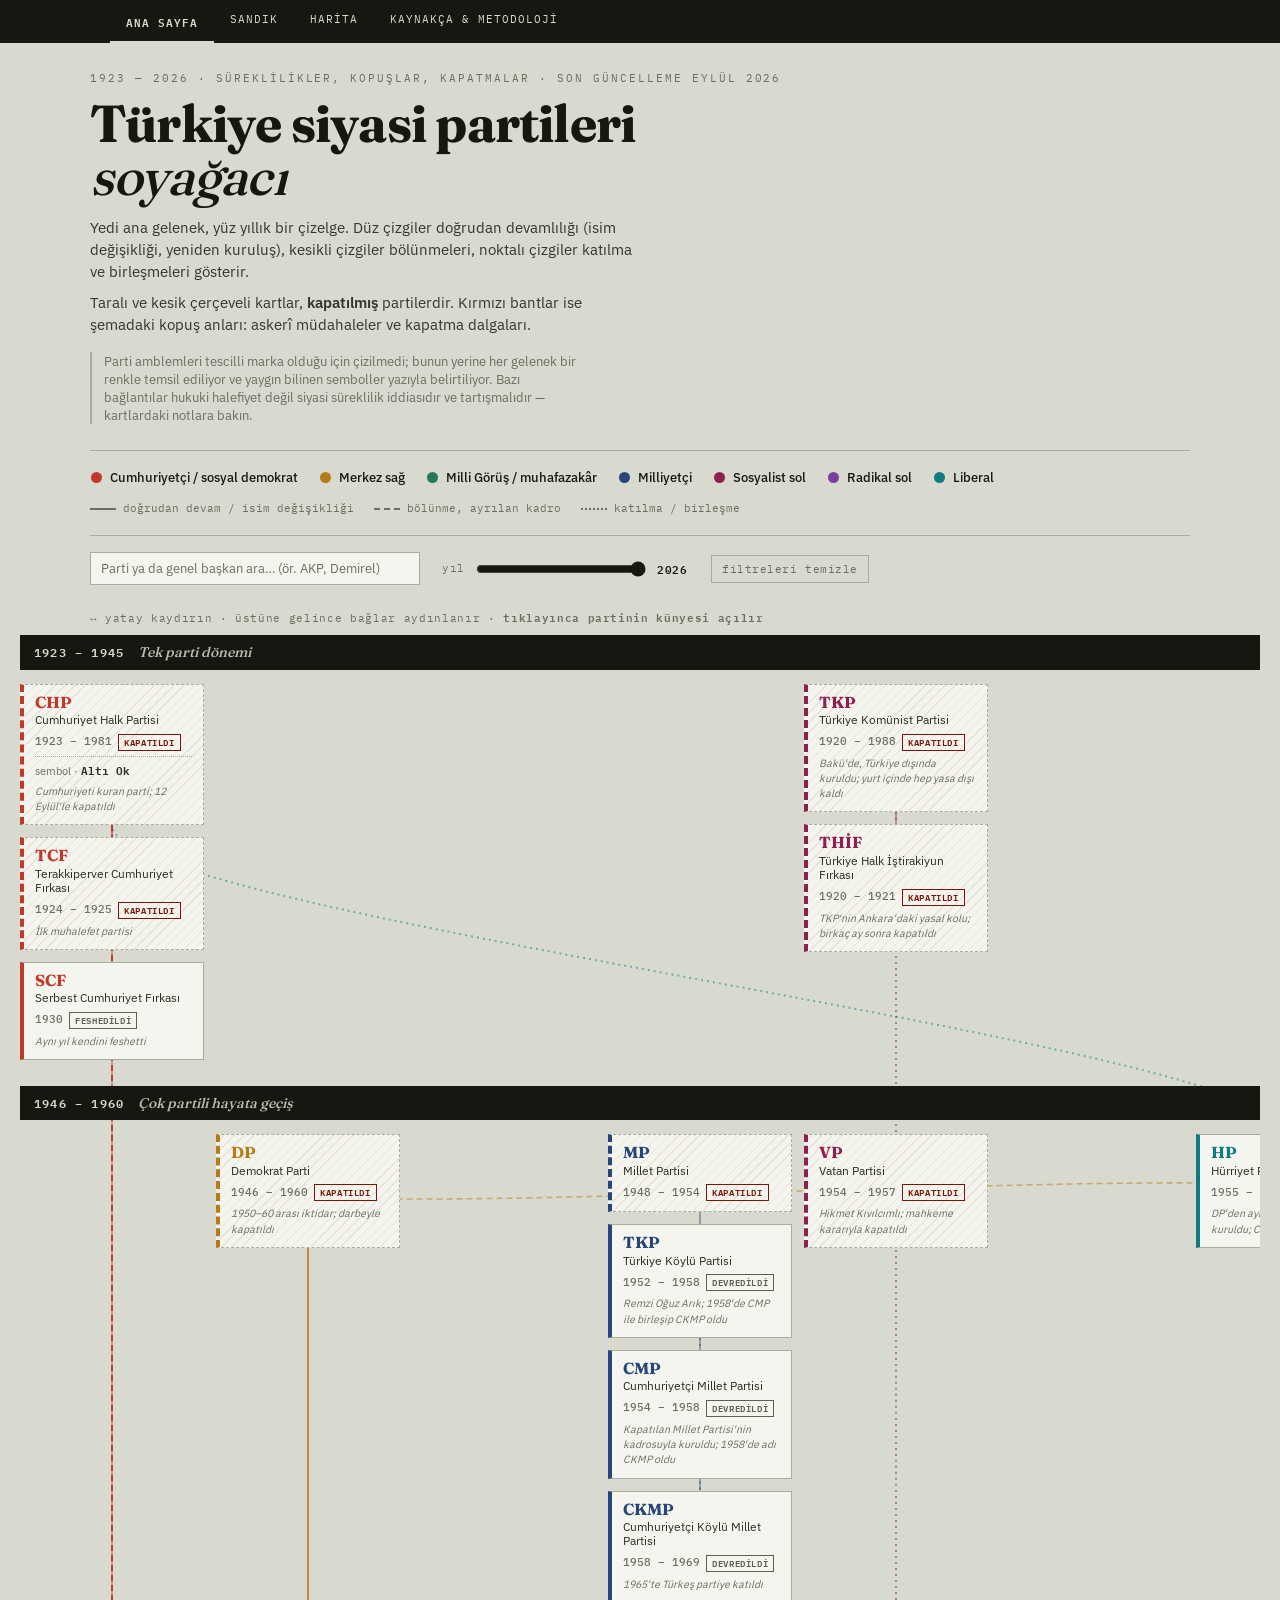
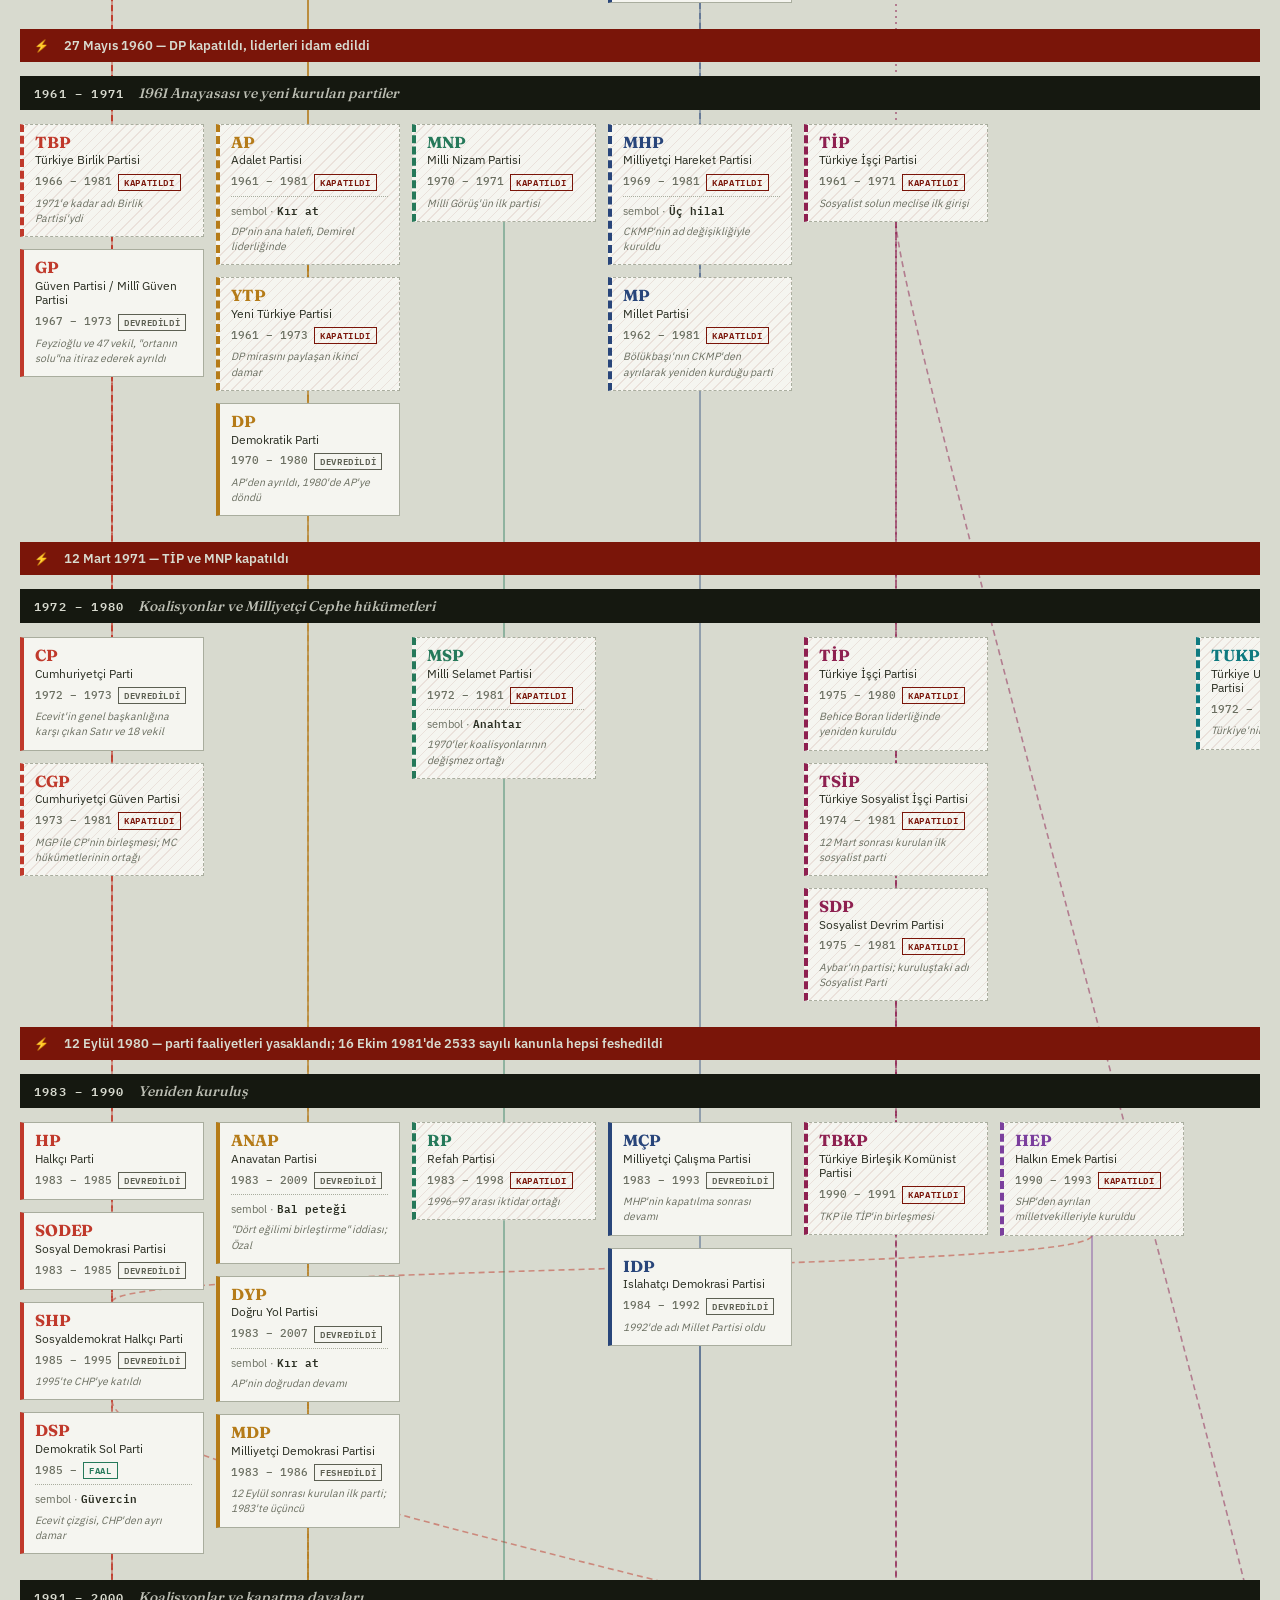
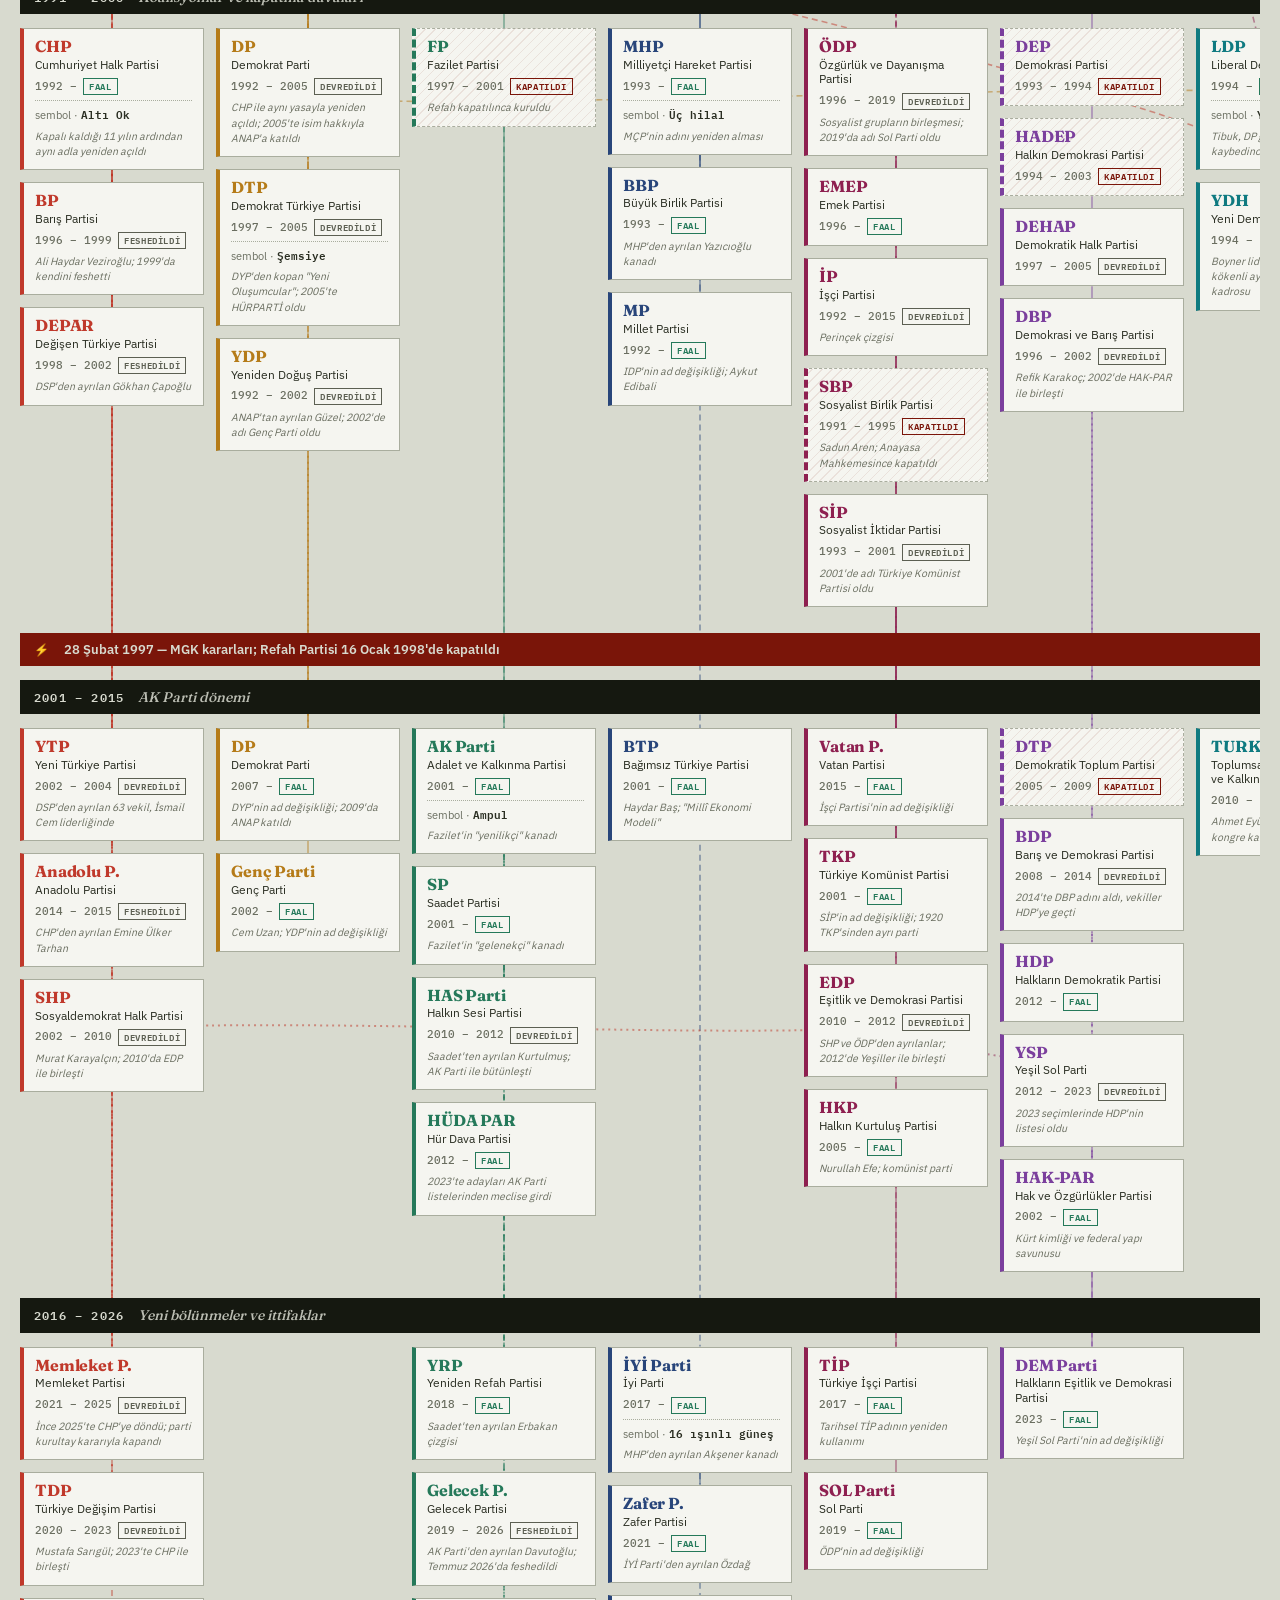
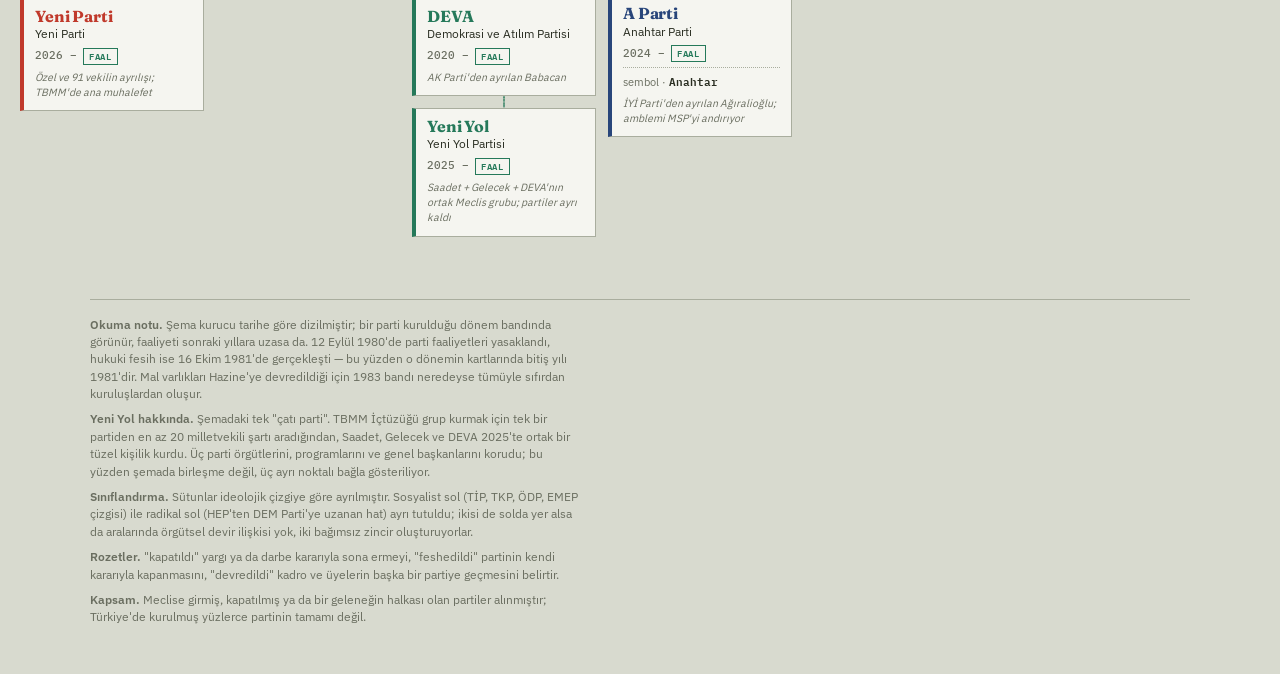
==== index.html @ afc7ee82 "Yalnız deneme: arama motorlarına kapalı (noindex) — asıl siteye taşınmaz Co-Authored-By: Claude Opus" ====
<!DOCTYPE html>
<html lang="tr">
<meta charset="utf-8">
<title>Türkiye Siyasi Partileri Soyağacı</title>
<meta name="viewport" content="width=device-width, initial-scale=1">
<meta name="description" content="1923'ten bugüne Türkiye'de kurulan siyasi partilerin soyağacı: yedi gelenek, süreklilikler, bölünmeler, birleşmeler ve kapatmalar tek şemada.">
<meta property="og:type" content="website">
<meta property="og:title" content="Türkiye Siyasi Partileri Soyağacı">
<meta property="og:description" content="1923'ten bugüne Türkiye'de kurulan siyasi partilerin soyağacı: yedi gelenek, süreklilikler, bölünmeler, birleşmeler ve kapatmalar tek şemada.">
<meta property="og:locale" content="tr_TR">
<meta property="og:site_name" content="Türkiye Siyasi Partileri Soyağacı">
<meta property="og:url" content="https://emrebiltekin.me/soyagaci/">
<meta property="og:image" content="https://emrebiltekin.me/soyagaci/paylasim/kapak-soyagaci.png">
<meta property="og:image:width" content="1200">
<meta property="og:image:height" content="630">
<meta property="og:image:alt" content="Türkiye siyasi partilerinin soyağacı şeması: yedi gelenek, partiler ve aralarındaki bağlar">
<meta name="twitter:card" content="summary_large_image">
<meta name="twitter:title" content="Türkiye Siyasi Partileri Soyağacı">
<meta name="twitter:description" content="1923'ten bugüne Türkiye'de kurulan siyasi partilerin soyağacı: yedi gelenek, süreklilikler, bölünmeler, birleşmeler ve kapatmalar tek şemada.">
<meta name="twitter:image" content="https://emrebiltekin.me/soyagaci/paylasim/kapak-soyagaci.png">
<link rel="canonical" href="https://emrebiltekin.me/soyagaci/">
<meta name="robots" content="noindex">
<link rel="icon" href="paylasim/simge.svg" type="image/svg+xml">
<link rel="apple-touch-icon" href="paylasim/simge-180.png">
<meta name="theme-color" content="#151810">
<link rel="stylesheet" href="ortak.css">
<style>
  /* Bu sayfaya (soyağacı şeması) özel stiller. Fontlar, tasarım tokenları, üst menü ve temel tipografi ortak.css içinde. */

  .lejant{
    max-width:1100px;margin:22px auto 0;display:flex;flex-wrap:wrap;gap:6px 20px;
    padding-top:16px;border-top:1px solid var(--cizgi);
  }
  .lej{
    display:flex;align-items:center;gap:8px;font-size:12.5px;font-weight:500;
    cursor:pointer;padding:2px 6px;margin:-2px -6px;border:1px solid transparent;
  }
  .lej:hover{border-color:var(--cizgi)}
  .lej:focus-visible{outline:2px solid var(--murekkep);outline-offset:2px}
  .lej.secili{border-color:var(--murekkep);background:rgba(21,24,16,.07)}
  .dot{width:11px;height:11px;border-radius:50%;flex:none}
  .lejant2{
    max-width:1100px;margin:14px auto 0;display:flex;flex-wrap:wrap;gap:6px 20px;
    font-family:"IBM Plex Mono",monospace;font-size:11px;color:var(--soluk);
  }
  .lejant2 span{display:flex;align-items:center;gap:7px}
  .swatch{width:26px;height:0;border-top:2px solid var(--soluk);flex:none}
  .swatch.kesik{border-top-style:dashed}
  .swatch.nokta{border-top-style:dotted}


  .kaydir-ipucu{
    max-width:1100px;margin:24px auto 8px;font-family:"IBM Plex Mono",monospace;
    font-size:11px;color:var(--soluk);letter-spacing:.06em;
  }
  .mobil-ipucu{display:none}
  .scroller{overflow-x:auto;overflow-y:hidden;-webkit-overflow-scrolling:touch;padding-bottom:10px}

  #chart{position:relative;min-width:1360px;max-width:1500px;margin:0 auto}
  #edges{position:absolute;inset:0;width:100%;height:100%;pointer-events:none;z-index:0;overflow:visible}

  .satir{
    display:grid;grid-template-columns:repeat(7,1fr);gap:0 12px;
    margin-bottom:26px;position:relative;z-index:1;
  }
  .hucre{display:flex;flex-direction:column;gap:12px}

  .kart .kisa{
    font-family:"Fraunces",serif;font-weight:700;font-size:16px;line-height:1.1;
    color:var(--aile);margin-bottom:2px;letter-spacing:-.01em;
  }
  .kart .ad{font-size:11.5px;line-height:1.25;color:#2A2E22;margin-bottom:6px}
  .kart .yil{
    font-family:"IBM Plex Mono",monospace;font-size:11px;font-weight:500;color:var(--soluk);
    display:flex;align-items:center;gap:6px;flex-wrap:wrap;
  }
  .kart .sembol{
    font-size:10.5px;color:var(--soluk);margin-top:5px;padding-top:5px;
    border-top:1px dotted var(--cizgi);
  }
  .kart .sembol b{font-family:"IBM Plex Mono",monospace;font-weight:600;color:#2A2E22}
  .kart .not{font-size:10.5px;color:var(--soluk);margin-top:5px;font-style:italic}

  .kart.kapatildi{
    background:
      repeating-linear-gradient(-45deg,
        transparent 0 6px,
        rgba(122,21,9,.09) 6px 7px);
    background-color:var(--kart);
    border-style:dashed;
  }

  #chart.odak .kart{opacity:.28}
  #chart.odak .kart.aktif{opacity:1}
  #chart.odak .kart.komsu{opacity:1}

  #chart.filtreli .kart{opacity:.2}
  #chart.filtreli .kart.sonuc{opacity:1}

  path.kenar{fill:none;stroke-width:1.6;opacity:.5;transition:opacity .18s,stroke-width .18s}
  path.kenar.bolunme{stroke-dasharray:6 4}
  path.kenar.katilma{stroke-dasharray:2 4;stroke-width:2}
  #chart.odak path.kenar{opacity:.07}
  #chart.odak path.kenar.aktif{opacity:1;stroke-width:2.6}

  @media (max-width:560px){
    .kart .sembol,.kart .not{font-size:12px}
  }
  @media (max-width:760px){
    .masaustu-ipucu{display:none}
    .mobil-ipucu{display:block}

    .scroller{overflow-x:visible}
    #chart{min-width:0;max-width:100%}
    #edges{display:none}

    .satir{display:flex;flex-direction:column;gap:10px}
    .hucre:empty{display:none}

  }
</style>

<nav class="ustmenu">
  <div class="ustmenu-ic">
    <a href="index.html" class="ustmenu-link aktif">Ana sayfa</a>
    <a href="sandik.html" class="ustmenu-link">Sandık</a>
    <a href="harita.html" class="ustmenu-link">Harita</a>
    <a href="kaynakca.html" class="ustmenu-link">Kaynakça<span class="uzun"> &amp; metodoloji</span></a>
  </div>
</nav>
<div class="wrap">
  <header>
    <div class="eyebrow">1923 — 2026 · süreklilikler, kopuşlar, kapatmalar · son güncelleme Eylül 2026</div>
    <h1>Türkiye siyasi partileri<br><em>soyağacı</em></h1>
    <p class="lede">Yedi ana gelenek, yüz yıllık bir çizelge. Düz çizgiler doğrudan devamlılığı (isim değişikliği, yeniden kuruluş), kesikli çizgiler bölünmeleri, noktalı çizgiler katılma ve birleşmeleri gösterir.</p>
    <p class="lede" style="margin-top:10px">Taralı ve kesik çerçeveli kartlar, <b>kapatılmış</b> partilerdir. Kırmızı bantlar ise şemadaki kopuş anları: askerî müdahaleler ve kapatma dalgaları.</p>
    <p class="disclaimer">Parti amblemleri tescilli marka olduğu için çizilmedi; bunun yerine her gelenek bir renkle temsil ediliyor ve yaygın bilinen semboller yazıyla belirtiliyor. Bazı bağlantılar hukuki halefiyet değil siyasi süreklilik iddiasıdır ve tartışmalıdır — kartlardaki notlara bakın.</p>
  </header>

  <div class="lejant" id="lejant"></div>
  <div class="lejant2">
    <span><i class="swatch"></i> doğrudan devam / isim değişikliği</span>
    <span><i class="swatch kesik"></i> bölünme, ayrılan kadro</span>
    <span><i class="swatch nokta"></i> katılma / birleşme</span>
  </div>

  <div class="araclar">
    <input id="ara" class="ara-kutu" type="search" placeholder="Parti ya da genel başkan ara… (ör. AKP, Demirel)" autocomplete="off" aria-label="Parti ya da genel başkan ara">
    <div class="yil-filtre">
      <span>yıl</span>
      <input id="yilKaydirici" type="range" step="1" aria-label="Yıl filtresi">
      <span id="yilDeger" class="yil-deger"></span>
    </div>
    <button id="filtreTemizle" class="temizle-buton" type="button">filtreleri temizle</button>
  </div>

  <div class="kaydir-ipucu masaustu-ipucu">↔ yatay kaydırın · üstüne gelince bağlar aydınlanır · <b>tıklayınca partinin künyesi açılır</b></div>
  <div class="kaydir-ipucu mobil-ipucu">dönem başlığına dokunarak açıp kapatın · <b>karta dokununca künyesi açılır</b></div>

  <div class="scroller">
    <div id="chart">
      <svg id="edges"></svg>
      <div id="rows"></div>
    </div>
  </div>

  <div id="perde"></div>
  <aside id="panel" role="dialog" aria-modal="true" aria-labelledby="p-kisa" inert aria-hidden="true">
    <button id="kapat" aria-label="Kapat">✕</button>
    <div id="p-govde"></div>
  </aside>

  <footer>
    <p><b>Okuma notu.</b> Şema kurucu tarihe göre dizilmiştir; bir parti kurulduğu dönem bandında görünür, faaliyeti sonraki yıllara uzasa da. 12 Eylül 1980'de parti faaliyetleri yasaklandı, hukuki fesih ise 16 Ekim 1981'de gerçekleşti — bu yüzden o dönemin kartlarında bitiş yılı 1981'dir. Mal varlıkları Hazine'ye devredildiği için 1983 bandı neredeyse tümüyle sıfırdan kuruluşlardan oluşur.</p>
    <p><b>Yeni Yol hakkında.</b> Şemadaki tek "çatı parti". TBMM İçtüzüğü grup kurmak için tek bir partiden en az 20 milletvekili şartı aradığından, Saadet, Gelecek ve DEVA 2025'te ortak bir tüzel kişilik kurdu. Üç parti örgütlerini, programlarını ve genel başkanlarını korudu; bu yüzden şemada birleşme değil, üç ayrı noktalı bağla gösteriliyor.</p>
    <p><b>Sınıflandırma.</b> Sütunlar ideolojik çizgiye göre ayrılmıştır. Sosyalist sol (TİP, TKP, ÖDP, EMEP çizgisi) ile radikal sol (HEP'ten DEM Parti'ye uzanan hat) ayrı tutuldu; ikisi de solda yer alsa da aralarında örgütsel devir ilişkisi yok, iki bağımsız zincir oluşturuyorlar.</p>
    <p><b>Rozetler.</b> "kapatıldı" yargı ya da darbe kararıyla sona ermeyi, "feshedildi" partinin kendi kararıyla kapanmasını, "devredildi" kadro ve üyelerin başka bir partiye geçmesini belirtir.</p>
    <p><b>Kapsam.</b> Meclise girmiş, kapatılmış ya da bir geleneğin halkası olan partiler alınmıştır; Türkiye'de kurulmuş yüzlerce partinin tamamı değil.</p>
  </footer>
</div>

<script src="veri/partiler.js"></script>
<script src="veri/sandik.js"></script>
<script src="veri/genel-baskanlar.js"></script>
<script src="ortak.js"></script>
<script src="sandik-mantik.js"></script>
<script>
(function(){
  const {AILE, BILGI, DONEMLER, N, E, ROZET} = window.PARTILER;
  const SANDIK = window.SANDIK;
  const SM = SandikMantik.olustur(window.PARTILER, Ortak);

  const GUNCEL_YIL=2026;
  let arama="", aileFiltre=null, yilFiltre=null, filtreAktif=false;

  const lej = document.getElementById("lejant");
  AILE.forEach((a,i)=>{
    const d=document.createElement("div"); d.className="lej";
    d.innerHTML='<i class="dot" style="background:'+a.ham+'"></i>'+a.ad;
    d.tabIndex=0; d.setAttribute("role","button"); d.setAttribute("aria-pressed","false");
    function ailesecTogla(){
      document.querySelectorAll(".lej").forEach(x=>{x.classList.remove("secili"); x.setAttribute("aria-pressed","false");});
      if(aileFiltre===i){ aileFiltre=null; }
      else{ aileFiltre=i; d.classList.add("secili"); d.setAttribute("aria-pressed","true"); }
      filtreUygula();
    }
    d.addEventListener("click",ailesecTogla);
    d.addEventListener("keydown",e=>{ if(e.key==="Enter"||e.key===" "){ e.preventDefault(); ailesecTogla(); } });
    lej.appendChild(d);
  });

  const rows=document.getElementById("rows");
  DONEMLER.forEach((d,i)=>{
    const b=document.createElement("div"); b.className="banner";
    b.innerHTML='<span class="yil">'+d.yil+'</span><span class="ad">'+d.ad+'</span><span class="ok" aria-hidden="true">−</span>';
    rows.appendChild(b);

    const s=document.createElement("div"); s.className="satir"; s.id="donem-"+i;
    for(let c=0;c<7;c++){
      const h=document.createElement("div"); h.className="hucre"; h.dataset.col=c;
      N.filter(n=>n.donem===i && n.aile===c).forEach(n=>h.appendChild(kart(n)));
      s.appendChild(h);
    }
    rows.appendChild(s);

    Ortak.bantKur(b, s, ciz);

    if(d.kesinti){
      const k=document.createElement("div"); k.className="banner kesinti";
      k.innerHTML='<span class="yil">⚡</span><span class="ad">'+d.kesinti.metin+'</span>';
      rows.appendChild(k);
    }
  });

  function kart(n){
    const el=document.createElement("div");
    el.className="kart"+(n.durum==="kapatildi"?" kapatildi":"");
    el.style.setProperty("--aile",AILE[n.aile].ham);
    el.dataset.id=n.id;
    el.tabIndex=0;
    el.setAttribute("role","button");
    el.addEventListener("keydown",e=>{
      if(e.key==="Enter"||e.key===" "){ e.preventDefault(); ac(n.id); }
    });
    const r=ROZET[n.durum];
    el.innerHTML =
      '<div class="kisa">'+n.kisa+'</div>'+
      '<div class="ad">'+n.ad+'</div>'+
      '<div class="yil">'+n.yil+' <span class="rozet '+r[1]+'">'+r[0]+'</span></div>'+
      (n.sembol?'<div class="sembol">sembol · <b>'+n.sembol+'</b></div>':'')+
      (n.not?'<div class="not">'+n.not+'</div>':'');
    return el;
  }

  const chart=document.getElementById("chart");
  const svg=document.getElementById("edges");
  const yol={};

  function ciz(){
    svg.innerHTML="";
    const cb=chart.getBoundingClientRect();
    svg.setAttribute("viewBox","0 0 "+chart.offsetWidth+" "+chart.offsetHeight);
    for(const k in yol) delete yol[k];

    E.forEach(e=>{
      const a=chart.querySelector('[data-id="'+e[0]+'"]');
      const b=chart.querySelector('[data-id="'+e[1]+'"]');
      if(!a||!b) return;
      // kapalı dönemdeki kart ölçülemez; ucu görünmeyen bağı hiç çizme
      if(a.offsetParent===null||b.offsetParent===null) return;
      const ra=a.getBoundingClientRect(), rb=b.getBoundingClientRect();
      const ax=ra.left-cb.left+ra.width/2, bx=rb.left-cb.left+rb.width/2;

      let ay,by;
      if(rb.top>=ra.bottom-4){ ay=ra.bottom-cb.top; by=rb.top-cb.top; }
      else if(rb.bottom<=ra.top+4){ ay=ra.top-cb.top; by=rb.bottom-cb.top; }
      else { ay=ra.top-cb.top+ra.height/2; by=rb.top-cb.top+rb.height/2; }

      const dy=(by-ay);
      const c=Math.max(28,Math.min(90,Math.abs(dy)*0.55));
      const d="M "+ax+" "+ay+" C "+ax+" "+(ay+Math.sign(dy||1)*c)+", "+bx+" "+(by-Math.sign(dy||1)*c)+", "+bx+" "+by;

      const p=document.createElementNS("http://www.w3.org/2000/svg","path");
      p.setAttribute("d",d);
      p.setAttribute("class","kenar "+e[2]);
      const kaynak=N.find(n=>n.id===e[0]);
      p.setAttribute("stroke",AILE[kaynak?kaynak.aile:0].ham);
      svg.appendChild(p);

      (yol[e[0]]=yol[e[0]]||[]).push({p:p,other:e[1]});
      (yol[e[1]]=yol[e[1]]||[]).push({p:p,other:e[0]});
    });
  }

  /* ---- arama / sütun / yıl filtreleri ---- */
  function parseYil(y){
    const bas=+y.slice(0,4);
    if(y.indexOf("–")===-1) return {bas:bas, bit:bas};
    const m=y.match(/–\s*(\d{4})/);
    return {bas:bas, bit:m?+m[1]:GUNCEL_YIL};
  }

  function eslesiyorMu(n){
    if(aileFiltre!==null && n.aile!==aileFiltre) return false;
    if(yilFiltre!==null){
      const yr=parseYil(n.yil);
      if(yilFiltre<yr.bas || yilFiltre>yr.bit) return false;
    }
    if(arama){
      const q=arama.toLocaleLowerCase("tr");
      const gb=(window.GENEL_BASKANLAR||{})[n.id]||[];
      const hedef=(n.kisa+" "+n.ad+" "+gb.map(x=>x.ad).join(" ")).toLocaleLowerCase("tr");
      if(hedef.indexOf(q)===-1) return false;
    }
    return true;
  }

  function filtreUygula(){
    filtreAktif=!!(arama || aileFiltre!==null || yilFiltre!==null);
    chart.classList.toggle("filtreli",filtreAktif);
    if(filtreAktif){
      chart.classList.remove("odak");
      chart.querySelectorAll(".aktif,.komsu").forEach(x=>x.classList.remove("aktif","komsu"));
    }
    chart.querySelectorAll(".kart").forEach(el=>{
      const n=bul(el.dataset.id);
      el.classList.toggle("sonuc",filtreAktif && eslesiyorMu(n));
    });
    let duzenDegisti=false;
    if(filtreAktif){
      document.querySelectorAll(".satir.kapali").forEach(s=>{
        if(!s.querySelector(".kart.sonuc")) return;
        duzenDegisti=true;
        const b=document.querySelector('.banner[aria-controls="'+s.id+'"]');
        if(b) Ortak.bantDurum(b, s, false); else s.classList.remove("kapali");
      });
    }
    document.getElementById("filtreTemizle").classList.toggle("aktif",filtreAktif);
    // sadece kapalı bir dönem açıldıysa yükseklikler değişir; her tuş vuruşunda yeniden çizme
    if(duzenDegisti) ciz();
  }

  function vurgula(k){
    if(filtreAktif||!k) return;
    if(k.classList.contains("aktif")) return;   // aynı kart içinde gezinirken titremesin
    vurguyuSil();
    chart.classList.add("odak");
    k.classList.add("aktif");
    (yol[k.dataset.id]||[]).forEach(o=>{
      o.p.classList.add("aktif");
      const m=chart.querySelector('[data-id="'+o.other+'"]');
      if(m) m.classList.add("komsu");
    });
  }
  function vurguyuSil(){
    chart.classList.remove("odak");
    chart.querySelectorAll(".aktif,.komsu").forEach(x=>x.classList.remove("aktif","komsu"));
  }
  chart.addEventListener("mouseover",ev=>vurgula(ev.target.closest(".kart")));
  chart.addEventListener("mouseout",ev=>{
    // kart içindeki alt öğeler arasında gezinirken vurguyu düşürme
    const k=ev.target.closest(".kart"); if(!k) return;
    if(ev.relatedTarget&&k.contains(ev.relatedTarget)) return;
    vurguyuSil();
  });
  chart.addEventListener("focusin",ev=>vurgula(ev.target.closest(".kart")));
  chart.addEventListener("focusout",ev=>{
    const k=ev.target.closest(".kart"); if(!k) return;
    if(ev.relatedTarget&&k.contains(ev.relatedTarget)) return;
    vurguyuSil();
  });

  /* ---- açıklama paneli ---- */
  const panel=document.getElementById("panel");
  const perde=document.getElementById("perde");
  const govde=document.getElementById("p-govde");
  const ETIKET={devam:"doğrudan devam",bolunme:"bölünme",katilma:"katılma"};
  const Panel = Ortak.panelKur({
    panel, perde, govde,
    kapatDugmesi: document.getElementById("kapat"),
    odakSecici: ".kart",
    kapaninca: () => history.replaceState(null, "", location.pathname + location.search)
  });

  function bul(id){ return N.find(n=>n.id===id); }

  function satirlar(liste){
    return liste.map(x=>{
      const n=bul(x.id); if(!n) return "";
      return '<li><i style="background:'+AILE[n.aile].ham+'"></i>'+
             '<button class="p-git" data-git="'+n.id+'">'+n.kisa+'</button>'+
             '<span>'+n.yil+' · '+x.tur+'</span></li>';
    }).join("");
  }

  function ac(id){
    const n=bul(id); if(!n) return;
    const b=BILGI[id]||{};
    const renk=AILE[n.aile].ham;
    const r=ROZET[n.durum];
    const oncul=E.filter(e=>e[1]===id).map(e=>({id:e[0],tur:ETIKET[e[2]]}));
    const ardil=E.filter(e=>e[0]===id).map(e=>({id:e[1],tur:ETIKET[e[2]]}));
    const html =
      '<div class="p-kisa" id="p-kisa" style="color:'+renk+'">'+n.kisa+'</div>'+
      '<div class="p-ad">'+n.ad+'</div>'+
      '<div class="p-meta">'+n.yil+' <span class="rozet '+r[1]+'">'+r[0]+'</span>'+
        ' · '+AILE[n.aile].ad+'</div>'+
      (b.k?'<div class="p-etiket">Kurucu ve öncü isimler</div><div class="p-kurucu">'+b.k+'</div>':'')+
      (b.o?'<div class="p-etiket">Özet</div><div class="p-ozet">'+b.o+'</div>':'')+
      SM.genelBaskanlarHTML(id, window.GENEL_BASKANLAR)+
      (n.sembol?'<div class="p-etiket">Sembol</div><div class="p-sembol">'+n.sembol+'</div>':'')+
      (oncul.length?'<div class="p-etiket">Nereden geldi</div><ul>'+satirlar(oncul)+'</ul>':'')+
      (ardil.length?'<div class="p-etiket">Nereye gitti</div><ul>'+satirlar(ardil)+'</ul>':'')+
      SM.partiHukumetleriHTML(id, SANDIK);
    // il sonuçları (≈240 KB) yalnız bir parti penceresi açılınca yüklenir; "birinci çıktığı iller" sonra dolar
    const ilVar = !!window.IL_SONUCLARI;
    const secimler = SM.kunyeSecimleriHTML(id, SANDIK) + '<div class="p-hk" data-id="'+id+'">' +
      (ilVar ? SM.haritaKunyeHTML(id, SANDIK, window.IL_SONUCLARI) : "") + '</div>';
    Panel.ac(html + secimler, renk);
    history.replaceState(null, "", "#" + id);
    if(!ilVar) Ortak.betikYukle("veri/il-sonuclari.js").then(()=>{
      const yer = govde.querySelector('.p-hk[data-id="'+id+'"]');
      if(yer) yer.innerHTML = SM.haritaKunyeHTML(id, SANDIK, window.IL_SONUCLARI);
    }, ()=>{});
  }

  chart.addEventListener("click",ev=>{
    const k=ev.target.closest(".kart"); if(!k) return;
    ac(k.dataset.id);
  });
  govde.addEventListener("click",ev=>{
    const g=ev.target.closest("[data-git]"); if(!g) return;
    ac(g.dataset.git);
    const hedef=chart.querySelector('[data-id="'+g.dataset.git+'"]');
    if(hedef){ Panel.odakHedefi(hedef); hedef.scrollIntoView({block:"center",inline:"center",behavior:"smooth"}); }
  });

  /* ---- araç çubuğu: arama + yıl kaydırıcı + temizle ---- */
  let YMIN=9999, YMAX=0;
  N.forEach(n=>{ const yr=parseYil(n.yil); if(yr.bas<YMIN) YMIN=yr.bas; if(yr.bit>YMAX) YMAX=yr.bit; });

  const araInput=document.getElementById("ara");
  araInput.addEventListener("input",()=>{ arama=araInput.value.trim(); filtreUygula(); });

  const yilKaydirici=document.getElementById("yilKaydirici");
  const yilDeger=document.getElementById("yilDeger");
  yilKaydirici.min=YMIN; yilKaydirici.max=YMAX; yilKaydirici.value=YMAX;
  yilDeger.textContent=YMAX;
  yilKaydirici.addEventListener("input",()=>{
    const v=+yilKaydirici.value;
    // en sağ uç "filtre yok" demektir; yoksa kaydırıcıyı geri çekince filtre kapanmıyordu
    yilFiltre = (v===YMAX) ? null : v;
    yilDeger.textContent=yilKaydirici.value;
    filtreUygula();
  });

  document.getElementById("filtreTemizle").addEventListener("click",()=>{
    arama=""; araInput.value="";
    aileFiltre=null;
    document.querySelectorAll(".lej.secili").forEach(x=>{x.classList.remove("secili"); x.setAttribute("aria-pressed","false");});
    yilFiltre=null;
    yilKaydirici.value=YMAX; yilDeger.textContent=YMAX;
    filtreUygula();
  });

  /* ---- doğrudan bağlantı: index.html#<parti> ---- */
  function hashAc(){
    const id = Ortak.hashOku(location.hash);
    if(!id || !bul(id)) return;
    const el = chart.querySelector('[data-id="'+id+'"]');
    const s = el.closest(".satir");
    if(s.classList.contains("kapali")){
      const b = document.querySelector('.banner[aria-controls="'+s.id+'"]');
      Ortak.bantDurum(b, s, false); ciz();
    }
    el.scrollIntoView({block:"center", inline:"center"});
    el.focus();
    ac(id);
  }
  window.addEventListener("hashchange", hashAc);
  hashAc();

  ciz();
  window.addEventListener("resize",()=>{clearTimeout(window.__t);window.__t=setTimeout(ciz,120)});
  if(document.fonts&&document.fonts.ready) document.fonts.ready.then(ciz);
  setTimeout(ciz,400);
})();
</script>
---- ortak.css ----
/* Türkiye Siyasi Partileri Soyağacı — ortak stiller (fontlar, tasarım tokenları, üst menü, temel tipografi). index.html ve kaynakca.html tarafından paylaşılır. */

  /* Yerel fontlar (Google Fonts'tan gomulu, harici istek yok). Latin-ext dilimleri Latin Extended-A'ya (U+0100-017F),
     değişken eksenler kullanılan kalınlık aralığına daraltıldı: Fraunces 500-700, Plex Sans 400-600 (araclar/font-incelt.py). */
  @font-face{
    font-family:"Fraunces";font-style:normal;font-weight:500 700;font-display:swap;
    src:url([data-uri]) format("woff2");
    unicode-range:U+0100-017F;
  }
  @font-face{
    font-family:"Fraunces";font-style:normal;font-weight:500 700;font-display:swap;
    src:url([data-uri]) format("woff2");
    unicode-range:U+0000-00FF, U+0131, U+0152-0153, U+02BB-02BC, U+02C6, U+02DA, U+02DC, U+0304, U+0308, U+0329, U+2000-206F, U+20AC, U+2122, U+2191, U+2193, U+2212, U+2215, U+FEFF, U+FFFD;
  }
  @font-face{
    font-family:"IBM Plex Mono";font-style:normal;font-weight:400;font-display:swap;
    src:url([data-uri]) format("woff2");
    unicode-range:U+0100-017F;
  }
  @font-face{
    font-family:"IBM Plex Mono";font-style:normal;font-weight:400;font-display:swap;
    src:url([data-uri]) format("woff2");
    unicode-range:U+0000-00FF, U+0131, U+0152-0153, U+02BB-02BC, U+02C6, U+02DA, U+02DC, U+0304, U+0308, U+0329, U+2000-206F, U+20AC, U+2122, U+2191, U+2193, U+2212, U+2215, U+FEFF, U+FFFD;
  }
  @font-face{
    font-family:"IBM Plex Mono";font-style:normal;font-weight:500;font-display:swap;
    src:url([data-uri]) format("woff2");
    unicode-range:U+0100-017F;
  }
  @font-face{
    font-family:"IBM Plex Mono";font-style:normal;font-weight:500;font-display:swap;
    src:url([data-uri]) format("woff2");
    unicode-range:U+0000-00FF, U+0131, U+0152-0153, U+02BB-02BC, U+02C6, U+02DA, U+02DC, U+0304, U+0308, U+0329, U+2000-206F, U+20AC, U+2122, U+2191, U+2193, U+2212, U+2215, U+FEFF, U+FFFD;
  }
  @font-face{
    font-family:"IBM Plex Mono";font-style:normal;font-weight:600;font-display:swap;
    src:url([data-uri]) format("woff2");
    unicode-range:U+0100-017F;
  }
  @font-face{
    font-family:"IBM Plex Mono";font-style:normal;font-weight:600;font-display:swap;
    src:url([data-uri]) format("woff2");
    unicode-range:U+0000-00FF, U+0131, U+0152-0153, U+02BB-02BC, U+02C6, U+02DA, U+02DC, U+0304, U+0308, U+0329, U+2000-206F, U+20AC, U+2122, U+2191, U+2193, U+2212, U+2215, U+FEFF, U+FFFD;
  }
  @font-face{
    font-family:"IBM Plex Sans";font-style:normal;font-weight:400 600;font-display:swap;
    src:url([data-uri]) format("woff2");
    unicode-range:U+0100-017F;
  }
  @font-face{
    font-family:"IBM Plex Sans";font-style:normal;font-weight:400 600;font-display:swap;
    src:url([data-uri]) format("woff2");
    unicode-range:U+0000-00FF, U+0131, U+0152-0153, U+02BB-02BC, U+02C6, U+02DA, U+02DC, U+0304, U+0308, U+0329, U+2000-206F, U+20AC, U+2122, U+2191, U+2193, U+2212, U+2215, U+FEFF, U+FFFD;
  }
  :root{
    --kagit:#D8DACF;
    --murekkep:#151810;
    --kart:#F5F5F0;
    --soluk:#6A6E60;
    --cizgi:#A9AD9E;

    /* Gelenek renkleri burada tanımlı değil: tek kaynak index.html içindeki AILE dizisidir.
       Kartlara ve panele --aile olarak JS ile yazılır, böylece renk ile veri ayrışmaz. */
  }

  *{box-sizing:border-box}
  body{margin:0}
  .wrap{
    background:var(--kagit);
    color:var(--murekkep);
    font-family:"IBM Plex Sans",system-ui,sans-serif;
    padding:28px 20px 40px;
    line-height:1.45;
  }

  header{max-width:1100px;margin:0 auto 26px}
  .eyebrow{
    font-family:"IBM Plex Mono",monospace;font-size:11px;letter-spacing:.18em;
    text-transform:uppercase;color:var(--soluk);margin-bottom:10px;
  }
  h1{
    font-family:"Fraunces",Georgia,serif;font-weight:700;
    font-size:clamp(30px,5.2vw,52px);line-height:1.02;margin:0 0 14px;
    letter-spacing:-.015em;
  }
  h1 em{font-style:italic;font-weight:500}
  .lede{max-width:62ch;font-size:15px;color:#33372B;margin:0 0 6px}
  .disclaimer{
    max-width:62ch;font-size:12.5px;color:var(--soluk);
    border-left:2px solid var(--cizgi);padding-left:12px;margin-top:16px;
  }

  /* ---------- üst menü ---------- */
  .ustmenu{background:var(--murekkep)}
  .ustmenu-ic{
    max-width:1100px;margin:0 auto;padding:0 20px;
    display:flex;flex-wrap:wrap;
  }
  .ustmenu-link{
    font-family:"IBM Plex Mono",monospace;font-size:11px;letter-spacing:.09em;
    text-transform:uppercase;color:var(--kagit);text-decoration:none;
    padding:12px 16px 10px;border-bottom:2px solid transparent;
  }
  .ustmenu-link:hover{border-bottom-color:rgba(216,218,207,.4)}
  .ustmenu-link.aktif{border-bottom-color:var(--kagit);font-weight:600}
  .ustmenu-link:focus-visible{outline:2px solid var(--kagit);outline-offset:-2px}

  /* ---------- footer ---------- */
  footer{
    max-width:1100px;margin:26px auto 0;padding-top:16px;border-top:1px solid var(--cizgi);
    font-size:12px;color:var(--soluk);
  }
  footer p{margin:0 0 8px;max-width:70ch}
  footer a{color:var(--murekkep);text-underline-offset:3px;text-decoration-color:var(--cizgi)}
  footer a:hover{text-decoration-color:currentColor}

  /* ---------- ortak bileşenler: dönem bandı, kart kutusu, rozet, açıklama paneli ---------- */
  .araclar{
    max-width:1100px;margin:18px auto 0;padding-top:16px;border-top:1px solid var(--cizgi);
    display:flex;flex-wrap:wrap;align-items:center;gap:14px 22px;
  }
  .yil-filtre{
    display:flex;align-items:center;gap:9px;font-family:"IBM Plex Mono",monospace;
    font-size:11px;color:var(--soluk);letter-spacing:.06em;
  }
  .yil-filtre input[type=range]{width:170px;accent-color:var(--murekkep)}
  .yil-deger{font-weight:600;color:var(--murekkep);min-width:32px;display:inline-block}
  /* arama kutusu (Soyağacı ve Sandık) */
  .ara-kutu{
    font-family:"IBM Plex Sans",sans-serif;font-size:13px;color:var(--murekkep);
    background:var(--kart);border:1px solid var(--cizgi);padding:7px 10px;
    width:330px;max-width:60vw;
  }
  .ara-kutu::placeholder{color:var(--soluk)}
  .ara-kutu:focus-visible{outline:2px solid var(--murekkep);outline-offset:1px}

  /* tür düğmeleri (Sandık ve Harita) */
  .turlar{display:flex;flex-wrap:wrap;gap:6px}
  .tur-dugme{
    font-family:"IBM Plex Mono",monospace;font-size:11.5px;letter-spacing:.04em;
    padding:6px 10px;border:1px solid var(--cizgi);background:none;color:var(--soluk);cursor:pointer;
    transition:background .12s,color .12s,border-color .12s;
  }
  .tur-dugme:hover{border-color:var(--murekkep);color:var(--murekkep)}
  .tur-dugme[aria-pressed="true"]{border-color:var(--murekkep);color:var(--murekkep);background:rgba(21,24,16,.07);font-weight:600}
  .tur-dugme:focus-visible{outline:2px solid var(--murekkep);outline-offset:2px}
  .temizle-buton{
    font-family:"IBM Plex Mono",monospace;font-size:11px;letter-spacing:.05em;color:var(--soluk);
    background:none;border:1px solid var(--cizgi);padding:6px 10px;cursor:pointer;
  }
  .temizle-buton:hover{background:var(--murekkep);color:var(--kagit);border-color:var(--murekkep)}
  .temizle-buton.aktif{color:var(--murekkep);border-color:var(--murekkep);font-weight:600}
  .temizle-buton.aktif:hover{color:var(--kagit)}
  .temizle-buton:focus-visible{outline:2px solid var(--murekkep);outline-offset:2px}

  .banner{
    position:relative;z-index:1;
    background:var(--murekkep);color:var(--kagit);
    display:flex;align-items:baseline;gap:14px;flex-wrap:wrap;
    padding:7px 14px;margin:0 0 14px;
  }
  .banner .yil{font-family:"IBM Plex Mono",monospace;font-weight:600;font-size:12px;letter-spacing:.1em}
  .banner .ad{font-family:"Fraunces",serif;font-size:14px;font-style:italic;opacity:.85}
  .banner:not(.kesinti){cursor:pointer}
  .banner:not(.kesinti):focus-visible{outline:2px solid var(--kagit);outline-offset:-3px}
  .banner .ok{
    display:inline-block;margin-left:auto;font-family:"IBM Plex Mono",monospace;
    font-size:14px;line-height:1;
  }
  .banner.kesinti .ok{display:none}
  .banner.kesinti{background:#7A1509}
  .banner.kesinti .ad{opacity:1;font-style:normal;font-weight:600;font-family:"IBM Plex Sans",sans-serif;font-size:12.5px}

  .satir.kapali{display:none}

  .kart{
    background:var(--kart);
    border:1px solid var(--cizgi);
    border-left:4px solid var(--aile);
    padding:9px 11px 10px;
    position:relative;
    transition:box-shadow .18s, transform .18s, opacity .18s;
  }

  .rozet{
    font-family:"IBM Plex Mono",monospace;font-size:9px;font-weight:600;
    letter-spacing:.07em;text-transform:uppercase;
    padding:1px 5px;border:1px solid currentColor;white-space:nowrap;
  }
  .r-kapatildi{color:#7A1509}
  .r-faal{color:#25795A}
  .r-katildi{color:#5C5F52}

  .kart{cursor:pointer}
  .kart:hover{transform:translateY(-2px);box-shadow:0 4px 0 rgba(21,24,16,.18)}
  .kart:focus-visible{outline:2px solid var(--murekkep);outline-offset:2px}

  /* ---------- açıklama paneli ---------- */
  #perde{
    position:fixed;inset:0;background:rgba(21,24,16,.35);
    opacity:0;pointer-events:none;transition:opacity .22s;z-index:40;
  }
  #perde.acik{opacity:1;pointer-events:auto}

  #panel{
    position:fixed;top:0;right:0;bottom:0;width:min(420px,100%);
    background:var(--kart);border-left:6px solid var(--aile,#151810);
    z-index:50;overflow-y:auto;padding:26px 24px 40px;
    transform:translateX(102%);transition:transform .26s cubic-bezier(.4,0,.2,1);
    box-shadow:-6px 0 0 rgba(21,24,16,.12);
  }
  #panel.acik{transform:translateX(0)}

  #kapat{
    position:absolute;top:16px;right:18px;background:none;border:1px solid var(--cizgi);
    color:var(--soluk);font-family:"IBM Plex Mono",monospace;font-size:13px;
    width:30px;height:30px;cursor:pointer;line-height:1;
  }
  #kapat:hover{background:var(--murekkep);color:var(--kagit);border-color:var(--murekkep)}

  #panel .p-kisa{
    font-family:"Fraunces",serif;font-weight:700;font-size:30px;line-height:1.05;
    color:var(--aile);margin:0 0 6px;letter-spacing:-.02em;padding-right:40px;
  }
  #panel .p-ad{font-size:14px;color:#2A2E22;margin-bottom:14px;padding-right:30px}
  #panel .p-meta{
    font-family:"IBM Plex Mono",monospace;font-size:11.5px;color:var(--soluk);
    display:flex;align-items:center;gap:8px;flex-wrap:wrap;
    padding-bottom:14px;border-bottom:1px solid var(--cizgi);margin-bottom:16px;
  }
  #panel .p-etiket{
    font-family:"IBM Plex Mono",monospace;font-size:10px;letter-spacing:.14em;
    text-transform:uppercase;color:var(--soluk);margin:20px 0 7px;
  }
  #panel .p-kurucu{font-size:13px;color:#2A2E22;line-height:1.5}
  #panel .p-ozet{font-size:13.5px;color:#2A2E22;line-height:1.6}
  #panel .p-sembol{
    font-size:12.5px;color:#2A2E22;
    border:1px dashed var(--cizgi);padding:8px 10px;margin-top:6px;
  }
  #panel ul{list-style:none;margin:0;padding:0}
  #panel li{
    font-size:12.5px;padding:7px 0;border-bottom:1px dotted var(--cizgi);
    display:flex;gap:9px;align-items:baseline;
  }
  #panel li b{color:#2A2E22;font-weight:600;flex:none}
  #panel li span{color:var(--soluk);font-size:11.5px}
  #panel li i{width:8px;height:8px;border-radius:50%;flex:none;align-self:center}
  #panel li .p-bnot{display:block;font-style:normal;font-size:11px;line-height:1.4;margin-top:2px}
  #panel .p-dipnot{font-size:12px;color:var(--soluk);line-height:1.45;margin:6px 0 4px}
  #panel .p-hk-ozet{font-size:13px;margin-bottom:2px}
  .p-git{
    background:none;border:none;padding:0;cursor:pointer;text-align:left;
    font:inherit;color:#2A2E22;font-weight:600;text-decoration:underline;
    text-decoration-color:var(--cizgi);text-underline-offset:3px;
  }
  .p-git:hover{text-decoration-color:currentColor}

  @media (prefers-reduced-motion:reduce){*{transition:none!important}}
  @media (max-width:700px){ .wrap{padding:20px 14px 30px} }

  @media (max-width:760px){
    #panel{
      top:auto;left:0;right:0;bottom:0;width:100%;max-height:78vh;
      border-left:none;border-top:6px solid var(--aile,#151810);
      transform:translateY(102%);box-shadow:0 -6px 0 rgba(21,24,16,.12);
      padding:22px 18px 34px;
    }
    #panel.acik{transform:translateY(0)}

    .araclar{gap:12px}
    .ara-kutu{width:100%;max-width:none}
    .yil-filtre{width:100%}
    .yil-filtre input[type=range]{flex:1;height:32px}
  }
  /* Telefon: küçük yazılar okunur boyuta, dokunma alanları parmağa uygun */
  @media (max-width:560px){
    .ustmenu-link .uzun{display:none}
    .ustmenu-ic{padding:0 6px;flex-wrap:nowrap;justify-content:space-between}
    .ustmenu-link{padding:14px 8px 12px;letter-spacing:.06em}
    .rozet{font-size:10.5px;padding:2px 6px}
    .p-git{padding:3px 0}
    .tur-dugme{min-height:38px;padding-left:12px;padding-right:12px}
  }
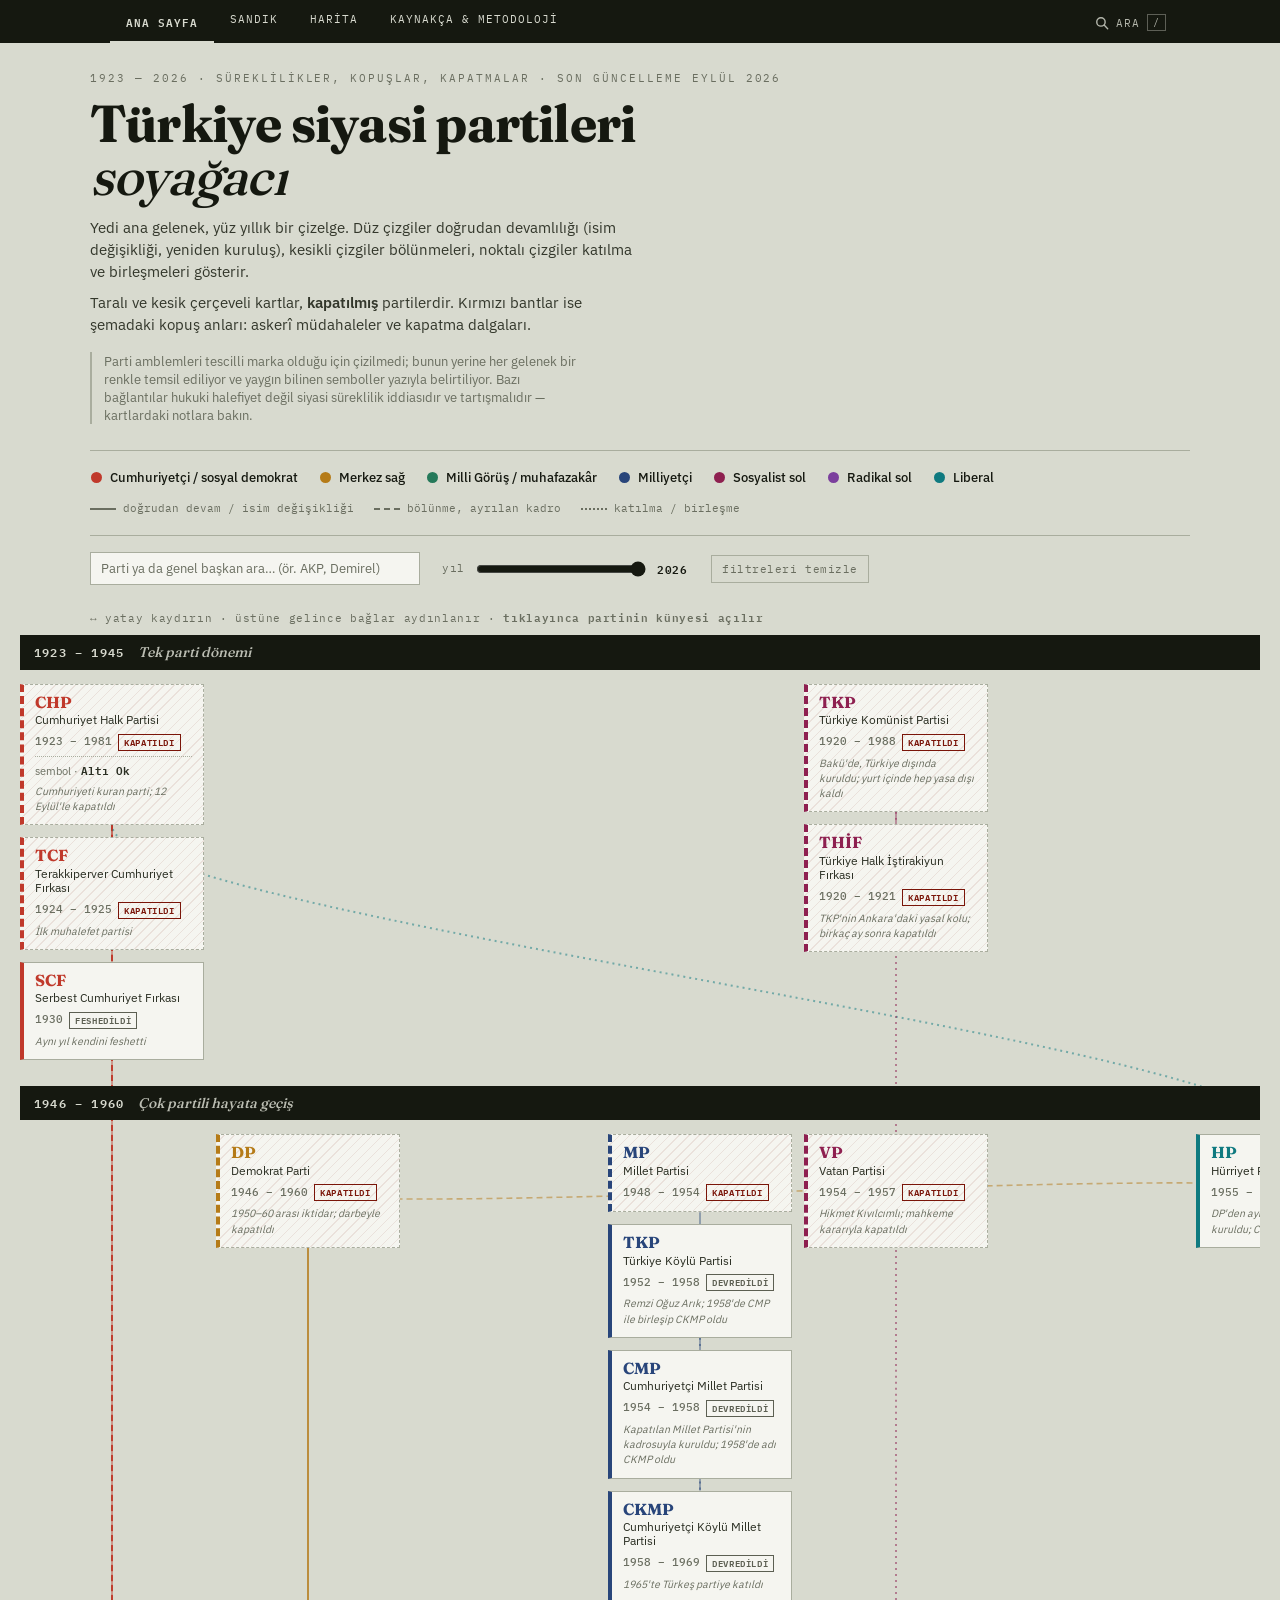
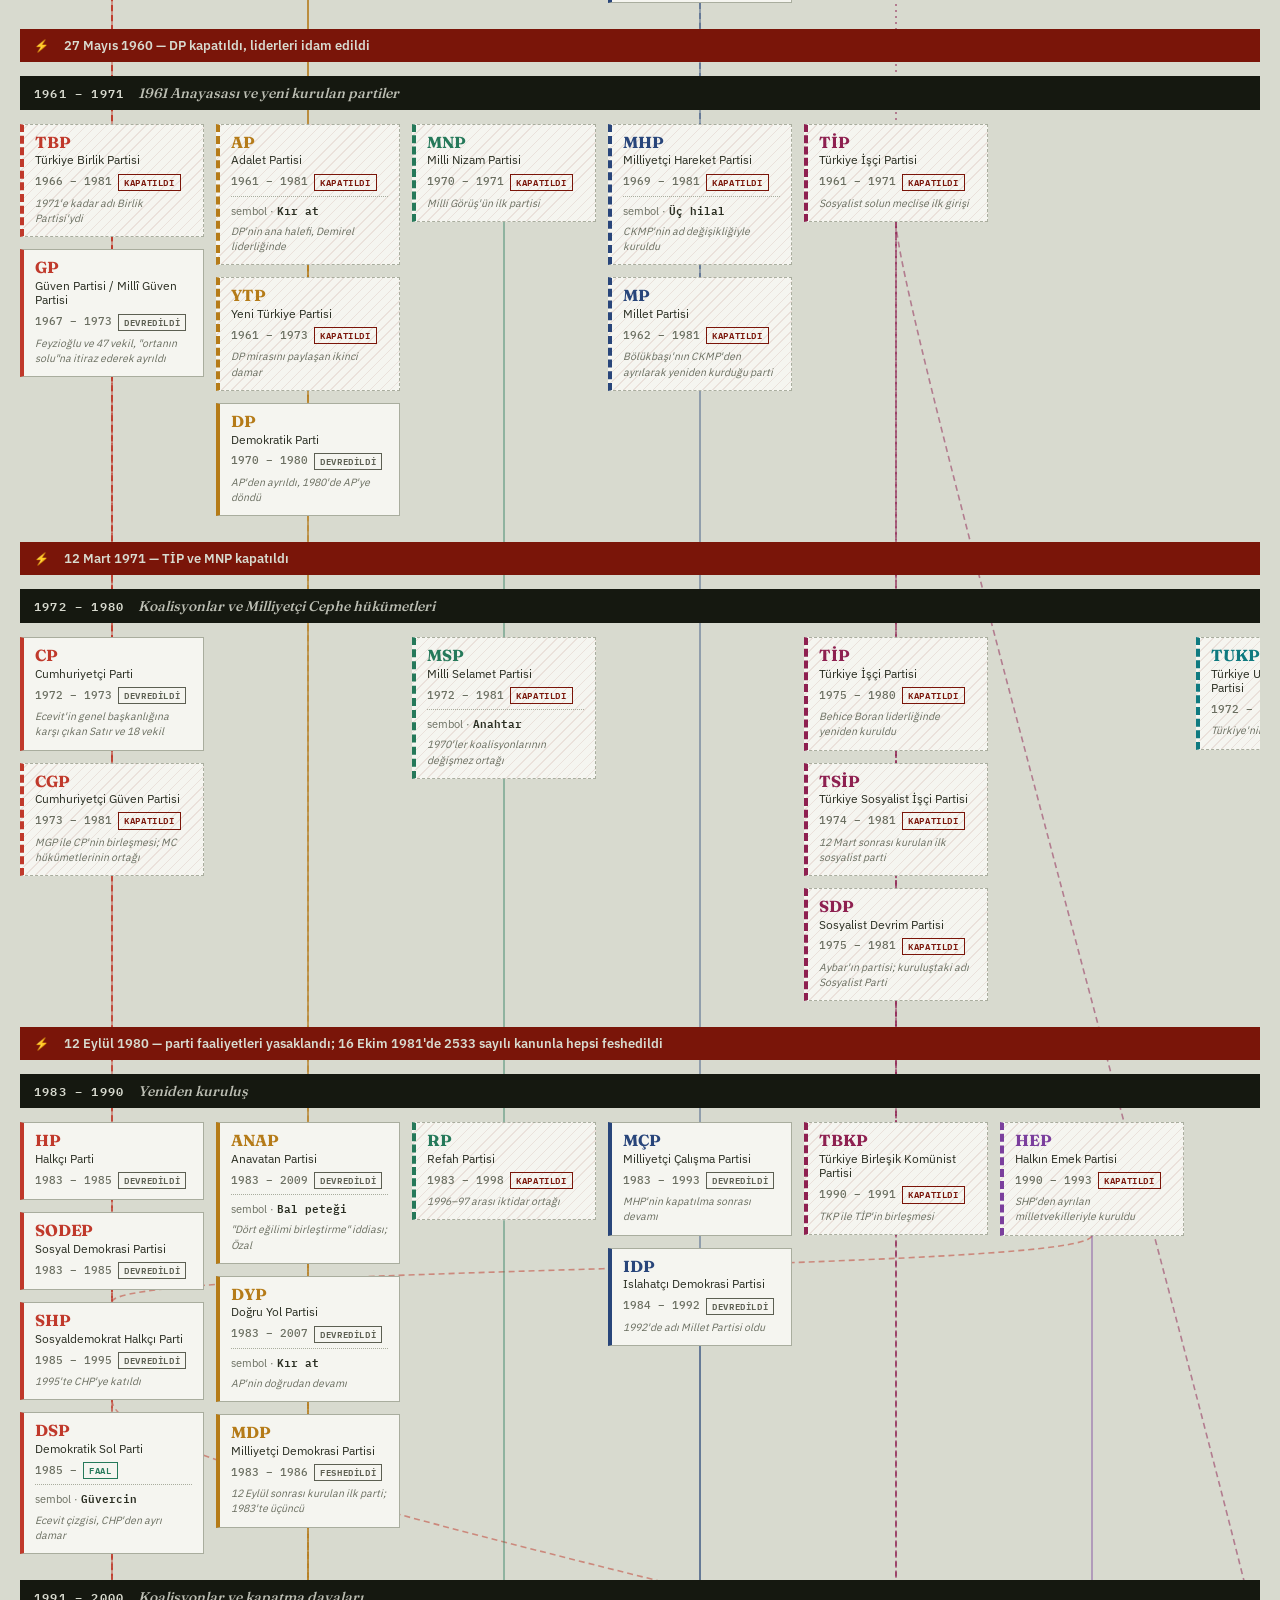
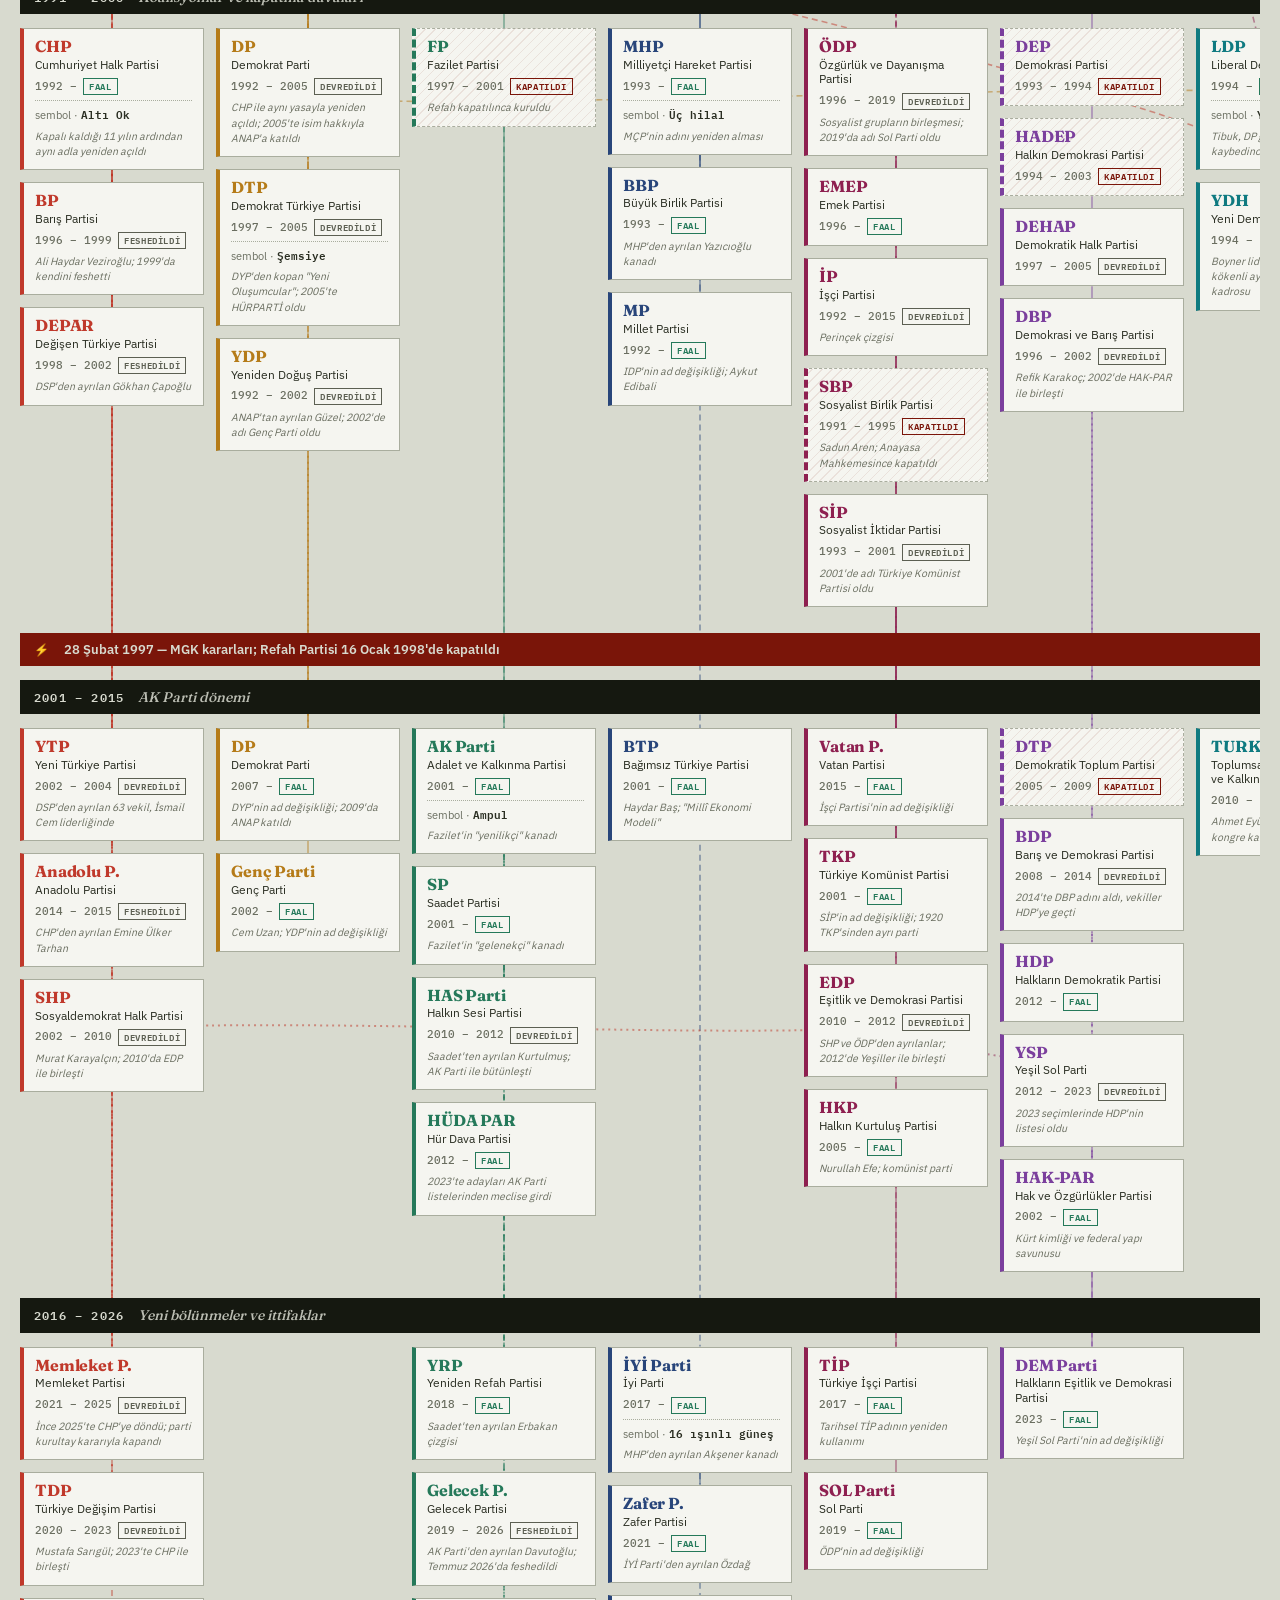
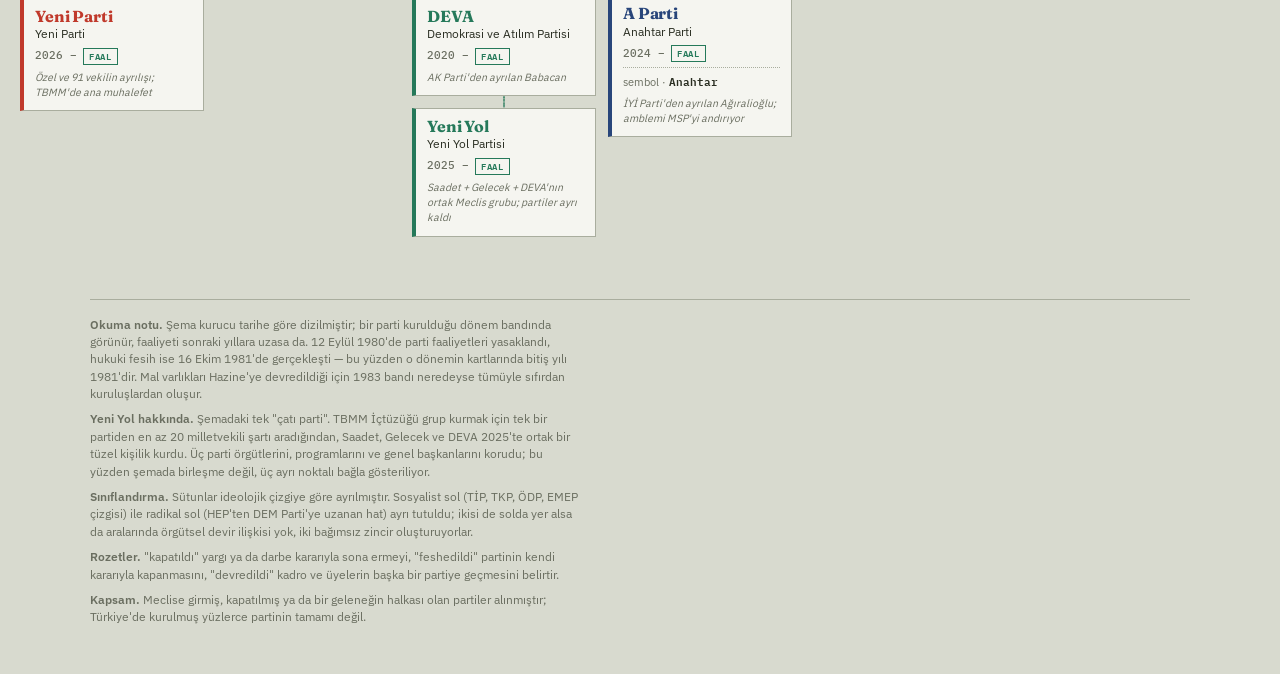
==== commit 3e0ddc44: "Hızlı arama: her sayfada üst menüden, / ya da Ctrl+K ile - Partiler, genel başkanlar, seçimler ve hü" ====
--- a/index.html
+++ b/index.html
@@ -146,6 +146,7 @@
 
   <div class="araclar">
     <input id="ara" class="ara-kutu" type="search" placeholder="Parti ya da genel başkan ara… (ör. AKP, Demirel)" autocomplete="off" aria-label="Parti ya da genel başkan ara">
+    <span id="araSonuc" class="ara-sonuc" aria-live="polite"></span>
     <div class="yil-filtre">
       <span>yıl</span>
       <input id="yilKaydirici" type="range" step="1" aria-label="Yıl filtresi">
@@ -306,14 +307,15 @@
       const yr=parseYil(n.yil);
       if(yilFiltre<yr.bas || yilFiltre>yr.bit) return false;
     }
-    if(arama){
-      const q=arama.toLocaleLowerCase("tr");
-      const gb=(window.GENEL_BASKANLAR||{})[n.id]||[];
-      const hedef=(n.kisa+" "+n.ad+" "+gb.map(x=>x.ad).join(" ")).toLocaleLowerCase("tr");
-      if(hedef.indexOf(q)===-1) return false;
-    }
+    if(arama && !SM.aramaEslesir(aranacak[n.id], arama)) return false;
     return true;
   }
+  // aranacak metin: kısa ad, tam ad, sembol ve genel başkanlar; Türkçe harfler sadeleşir ("ozal" → Özal)
+  const aranacak={};
+  N.forEach(n=>{
+    const gb=(window.GENEL_BASKANLAR||{})[n.id]||[];
+    aranacak[n.id]=SM.aramaNormal([n.kisa,n.ad,n.sembol||""].concat(gb.map(x=>x.ad)).join(" "));
+  });
 
   function filtreUygula(){
     filtreAktif=!!(arama || aileFiltre!==null || yilFiltre!==null);
@@ -322,10 +324,13 @@
       chart.classList.remove("odak");
       chart.querySelectorAll(".aktif,.komsu").forEach(x=>x.classList.remove("aktif","komsu"));
     }
+    let bulunan=0;
     chart.querySelectorAll(".kart").forEach(el=>{
-      const n=bul(el.dataset.id);
-      el.classList.toggle("sonuc",filtreAktif && eslesiyorMu(n));
+      const e=filtreAktif && eslesiyorMu(bul(el.dataset.id));
+      el.classList.toggle("sonuc",e);
+      if(e) bulunan++;
     });
+    document.getElementById("araSonuc").textContent = filtreAktif ? (bulunan ? bulunan+" parti" : "eşleşen parti yok") : "";
     let duzenDegisti=false;
     if(filtreAktif){
       document.querySelectorAll(".satir.kapali").forEach(s=>{
@@ -379,7 +384,16 @@
     panel, perde, govde,
     kapatDugmesi: document.getElementById("kapat"),
     odakSecici: ".kart",
-    kapaninca: () => history.replaceState(null, "", location.pathname + location.search)
+    kapaninca: () => history.replaceState(null, "", location.pathname + location.search),
+    // önceki / sonraki: şemadaki sırayla (dönem, sonra gelenek); süzgeç varken yalnız eşleşen kartlar
+    gezinti: {
+      komsu(id, yon){
+        const l=[...chart.querySelectorAll(filtreAktif?".kart.sonuc":".kart")];
+        const i=l.findIndex(el=>el.dataset.id===id), h=i<0?null:l[i+yon];
+        return h ? {id:h.dataset.id, ad:bul(h.dataset.id).kisa} : null;
+      },
+      git(id){ ac(id); Panel.odakHedefi(kartaGit(id,true)); }
+    }
   });
 
   function bul(id){ return N.find(n=>n.id===id); }
@@ -416,7 +430,7 @@
     const ilVar = !!window.IL_SONUCLARI;
     const secimler = SM.kunyeSecimleriHTML(id, SANDIK) + '<div class="p-hk" data-id="'+id+'">' +
       (ilVar ? SM.haritaKunyeHTML(id, SANDIK, window.IL_SONUCLARI) : "") + '</div>';
-    Panel.ac(html + secimler, renk);
+    Panel.ac(html + secimler, renk, id);
     history.replaceState(null, "", "#" + id);
     if(!ilVar) Ortak.betikYukle("veri/il-sonuclari.js").then(()=>{
       const yer = govde.querySelector('.p-hk[data-id="'+id+'"]');
@@ -431,9 +445,18 @@
   govde.addEventListener("click",ev=>{
     const g=ev.target.closest("[data-git]"); if(!g) return;
     ac(g.dataset.git);
-    const hedef=chart.querySelector('[data-id="'+g.dataset.git+'"]');
-    if(hedef){ Panel.odakHedefi(hedef); hedef.scrollIntoView({block:"center",inline:"center",behavior:"smooth"}); }
-  });
+    Panel.odakHedefi(kartaGit(g.dataset.git,true));
+  });
+  // kartın dönemi kapalıysa açılır, kart ekranın ortasına getirilir (pencerenin arkasında)
+  function kartaGit(id,yumusak){
+    const el=chart.querySelector('[data-id="'+id+'"]'); if(!el) return null;
+    const s=el.closest(".satir");
+    if(s.classList.contains("kapali")){
+      Ortak.bantDurum(document.querySelector('.banner[aria-controls="'+s.id+'"]'), s, false); ciz();
+    }
+    el.scrollIntoView({block:"center",inline:"center",behavior:yumusak?"smooth":"auto"});
+    return el;
+  }
 
   /* ---- araç çubuğu: arama + yıl kaydırıcı + temizle ---- */
   let YMIN=9999, YMAX=0;
@@ -467,14 +490,7 @@
   function hashAc(){
     const id = Ortak.hashOku(location.hash);
     if(!id || !bul(id)) return;
-    const el = chart.querySelector('[data-id="'+id+'"]');
-    const s = el.closest(".satir");
-    if(s.classList.contains("kapali")){
-      const b = document.querySelector('.banner[aria-controls="'+s.id+'"]');
-      Ortak.bantDurum(b, s, false); ciz();
-    }
-    el.scrollIntoView({block:"center", inline:"center"});
-    el.focus();
+    kartaGit(id,false).focus({preventScroll:true});
     ac(id);
   }
   window.addEventListener("hashchange", hashAc);
@@ -486,3 +502,4 @@
   setTimeout(ciz,400);
 })();
 </script>
+<script src="hizli-ara.js"></script>
--- a/ortak.css
+++ b/ortak.css
@@ -105,6 +105,69 @@
   .ustmenu-link.aktif{border-bottom-color:var(--kagit);font-weight:600}
   .ustmenu-link:focus-visible{outline:2px solid var(--kagit);outline-offset:-2px}
 
+  /* ---------- hızlı arama (hizli-ara.js): menü düğmesi ve arama kutusu ---------- */
+  .ustmenu-ara{
+    margin-left:auto;display:flex;align-items:center;gap:7px;background:none;border:0;cursor:pointer;
+    color:var(--kagit);font-family:"IBM Plex Mono",monospace;font-size:11px;letter-spacing:.09em;
+    text-transform:uppercase;padding:10px 4px 8px 16px;opacity:.82;transition:opacity .12s;
+  }
+  .ustmenu-ara:hover{opacity:1}
+  .ustmenu-ara:focus-visible{outline:2px solid var(--kagit);outline-offset:-2px;opacity:1}
+  .ustmenu-ara kbd{font-family:inherit;font-size:10px;line-height:15px;padding:0 5px;border:1px solid rgba(216,218,207,.45)}
+
+  dialog.ha{
+    width:min(640px,calc(100% - 32px));max-height:min(580px,calc(100vh - 110px));margin:9vh auto auto;padding:0;
+    border:1px solid var(--murekkep);background:var(--kart);color:var(--murekkep);
+    font-family:"IBM Plex Sans",system-ui,sans-serif;line-height:1.4;box-shadow:0 8px 0 rgba(21,24,16,.16);
+  }
+  dialog.ha[open]{display:flex;flex-direction:column;animation:ha-gir .16s ease-out}
+  dialog.ha::backdrop{background:rgba(21,24,16,.42)}
+  @keyframes ha-gir{from{opacity:0;transform:translateY(-6px)}}
+  .ha-ust{display:flex;align-items:center;gap:11px;padding:13px 14px 13px 16px;border-bottom:1px solid var(--cizgi);color:var(--soluk)}
+  .ha-girdi{flex:1;min-width:0;border:0;background:none;outline:none;font:inherit;font-size:17px;color:var(--murekkep)}
+  .ha-girdi::placeholder{color:var(--soluk)}
+  .ha-girdi::-webkit-search-cancel-button{display:none}
+  .ha-kapat{
+    font-family:"IBM Plex Mono",monospace;font-size:10px;letter-spacing:.06em;text-transform:uppercase;
+    background:none;border:1px solid var(--cizgi);color:var(--soluk);padding:3px 7px;cursor:pointer;
+  }
+  .ha-kapat:hover{background:var(--murekkep);color:var(--kagit);border-color:var(--murekkep)}
+  .ha-liste{flex:1;overflow-y:auto;overscroll-behavior:contain;padding:4px 0 10px}
+  .ha-grup{
+    display:flex;justify-content:space-between;padding:13px 16px 5px;
+    font-family:"IBM Plex Mono",monospace;font-size:10px;letter-spacing:.14em;text-transform:uppercase;color:var(--soluk);
+  }
+  .ha-sonuc{
+    display:flex;align-items:baseline;gap:10px;min-width:0;padding:8px 16px 8px 13px;
+    border-left:3px solid transparent;color:inherit;text-decoration:none;
+  }
+  .ha-sonuc.secili{background:rgba(21,24,16,.06);border-left-color:var(--murekkep)}
+  .ha-sonuc:focus-visible{outline:2px solid var(--murekkep);outline-offset:-2px}
+  .ha-nokta{width:9px;height:9px;flex:none;align-self:center;border-radius:50%;background:var(--cizgi)}
+  .ha-bas{flex:none;max-width:60%;overflow:hidden;text-overflow:ellipsis;white-space:nowrap;font-size:14px;font-weight:600}
+  .ha-ek{min-width:0;overflow:hidden;text-overflow:ellipsis;white-space:nowrap;font-size:12.5px;color:var(--soluk)}
+  .ha-sonuc mark{background:none;color:inherit;box-shadow:inset 0 -.38em rgba(21,24,16,.13)}
+  .ha-tumu{padding-left:35px;font-family:"IBM Plex Mono",monospace;font-size:11px;color:var(--soluk)}
+  .ha-bilgi{margin:0;padding:18px 16px;font-size:13px;color:var(--soluk)}
+  .ha-ipucu{display:flex;flex-wrap:wrap;align-items:center;gap:6px;padding:14px 16px 2px;font-size:12px;color:var(--soluk)}
+  .ha-ornek{
+    font-family:"IBM Plex Mono",monospace;font-size:11px;padding:3px 8px;cursor:pointer;
+    background:none;border:1px solid var(--cizgi);color:var(--murekkep);
+  }
+  .ha-ornek:hover{background:var(--murekkep);color:var(--kagit);border-color:var(--murekkep)}
+  .ha-kisayol dl{display:grid;grid-template-columns:auto 1fr;gap:6px 14px;margin:0;padding:2px 16px 4px;font-size:12.5px}
+  .ha-kisayol dt{white-space:nowrap}
+  .ha-kisayol dd{margin:0;color:var(--soluk)}
+  .ha kbd{
+    font-family:"IBM Plex Mono",monospace;font-size:10.5px;line-height:16px;padding:0 5px;
+    border:1px solid var(--cizgi);border-bottom-width:2px;background:var(--kart);color:var(--murekkep);
+  }
+  .ha-alt{
+    display:flex;gap:18px;padding:8px 16px;border-top:1px solid var(--cizgi);
+    font-family:"IBM Plex Mono",monospace;font-size:10.5px;color:var(--soluk);
+  }
+  @media (hover:none){ .ha-alt,.ha-kisayol,.ustmenu-ara kbd{display:none} }
+
   /* ---------- footer ---------- */
   footer{
     max-width:1100px;margin:26px auto 0;padding-top:16px;border-top:1px solid var(--cizgi);
@@ -132,6 +195,8 @@
     width:330px;max-width:60vw;
   }
   .ara-kutu::placeholder{color:var(--soluk)}
+  .ara-sonuc{font-family:"IBM Plex Mono",monospace;font-size:11px;color:var(--soluk);min-width:5em}
+  .ara-sonuc:empty{display:none}
   .ara-kutu:focus-visible{outline:2px solid var(--murekkep);outline-offset:1px}
 
   /* tür düğmeleri (Sandık ve Harita) */
@@ -205,24 +270,38 @@
   #panel{
     position:fixed;top:0;right:0;bottom:0;width:min(420px,100%);
     background:var(--kart);border-left:6px solid var(--aile,#151810);
-    z-index:50;overflow-y:auto;padding:26px 24px 40px;
+    z-index:50;overflow-y:auto;overscroll-behavior:contain;padding:0 24px 40px;
     transform:translateX(102%);transition:transform .26s cubic-bezier(.4,0,.2,1);
     box-shadow:-6px 0 0 rgba(21,24,16,.12);
   }
   #panel.acik{transform:translateX(0)}
 
-  #kapat{
-    position:absolute;top:16px;right:18px;background:none;border:1px solid var(--cizgi);
-    color:var(--soluk);font-family:"IBM Plex Mono",monospace;font-size:13px;
-    width:30px;height:30px;cursor:pointer;line-height:1;
-  }
-  #kapat:hover{background:var(--murekkep);color:var(--kagit);border-color:var(--murekkep)}
+  /* üst çubuk: önceki / sonraki kayıt, bağlantı, kapat; pencere kayarken üstte kalır */
+  #panel .p-ust{
+    position:sticky;top:0;z-index:2;display:flex;align-items:center;gap:6px;
+    margin:0 -24px 14px;padding:16px 24px 10px;background:var(--kart);
+    border-bottom:1px solid transparent;transition:border-color .15s;
+  }
+  #panel .p-ust.golge{border-bottom-color:var(--cizgi)}
+  .p-bosluk{flex:1}
+  .p-dugme{
+    background:none;border:1px solid var(--cizgi);color:var(--soluk);
+    font-family:"IBM Plex Mono",monospace;font-size:13px;line-height:1;
+    min-width:30px;height:30px;padding:0 8px;cursor:pointer;
+    transition:background .12s,color .12s,border-color .12s;
+  }
+  .p-dugme:hover:not(:disabled){background:var(--murekkep);color:var(--kagit);border-color:var(--murekkep)}
+  .p-dugme:disabled{opacity:.3;cursor:default}
+  .p-dugme:focus-visible{outline:2px solid var(--murekkep);outline-offset:2px}
+  .p-gez{font-size:17px;padding:0 6px 2px}
+  .p-bag{font-size:10.5px;letter-spacing:.06em;text-transform:uppercase}
+  .p-tutamak{display:none}
 
   #panel .p-kisa{
     font-family:"Fraunces",serif;font-weight:700;font-size:30px;line-height:1.05;
-    color:var(--aile);margin:0 0 6px;letter-spacing:-.02em;padding-right:40px;
-  }
-  #panel .p-ad{font-size:14px;color:#2A2E22;margin-bottom:14px;padding-right:30px}
+    color:var(--aile);margin:0 0 6px;letter-spacing:-.02em;
+  }
+  #panel .p-ad{font-size:14px;color:#2A2E22;margin-bottom:14px}
   #panel .p-meta{
     font-family:"IBM Plex Mono",monospace;font-size:11.5px;color:var(--soluk);
     display:flex;align-items:center;gap:8px;flex-wrap:wrap;
@@ -264,9 +343,13 @@
       top:auto;left:0;right:0;bottom:0;width:100%;max-height:78vh;
       border-left:none;border-top:6px solid var(--aile,#151810);
       transform:translateY(102%);box-shadow:0 -6px 0 rgba(21,24,16,.12);
-      padding:22px 18px 34px;
+      padding:0 18px 34px;
     }
     #panel.acik{transform:translateY(0)}
+    #panel .p-ust{margin:0 -18px 12px;padding:20px 18px 10px}
+    /* aşağı çekip kapatma tutamağı */
+    .p-tutamak{display:block;position:absolute;top:7px;left:50%;width:38px;height:4px;margin-left:-19px;
+      border-radius:2px;background:var(--cizgi)}
 
     .araclar{gap:12px}
     .ara-kutu{width:100%;max-width:none}
@@ -278,6 +361,11 @@
     .ustmenu-link .uzun{display:none}
     .ustmenu-ic{padding:0 6px;flex-wrap:nowrap;justify-content:space-between}
     .ustmenu-link{padding:14px 8px 12px;letter-spacing:.06em}
+    .ustmenu-ara{margin-left:0;padding:14px 8px 12px}
+    .ustmenu-ara-yazi,.ustmenu-ara kbd{display:none}
+    dialog.ha{margin-top:10px;max-height:calc(100vh - 20px);width:calc(100% - 20px)}
+    .ha-girdi{font-size:16px}
+    .ha-alt{display:none}
     .rozet{font-size:10.5px;padding:2px 6px}
     .p-git{padding:3px 0}
     .tur-dugme{min-height:38px;padding-left:12px;padding-right:12px}
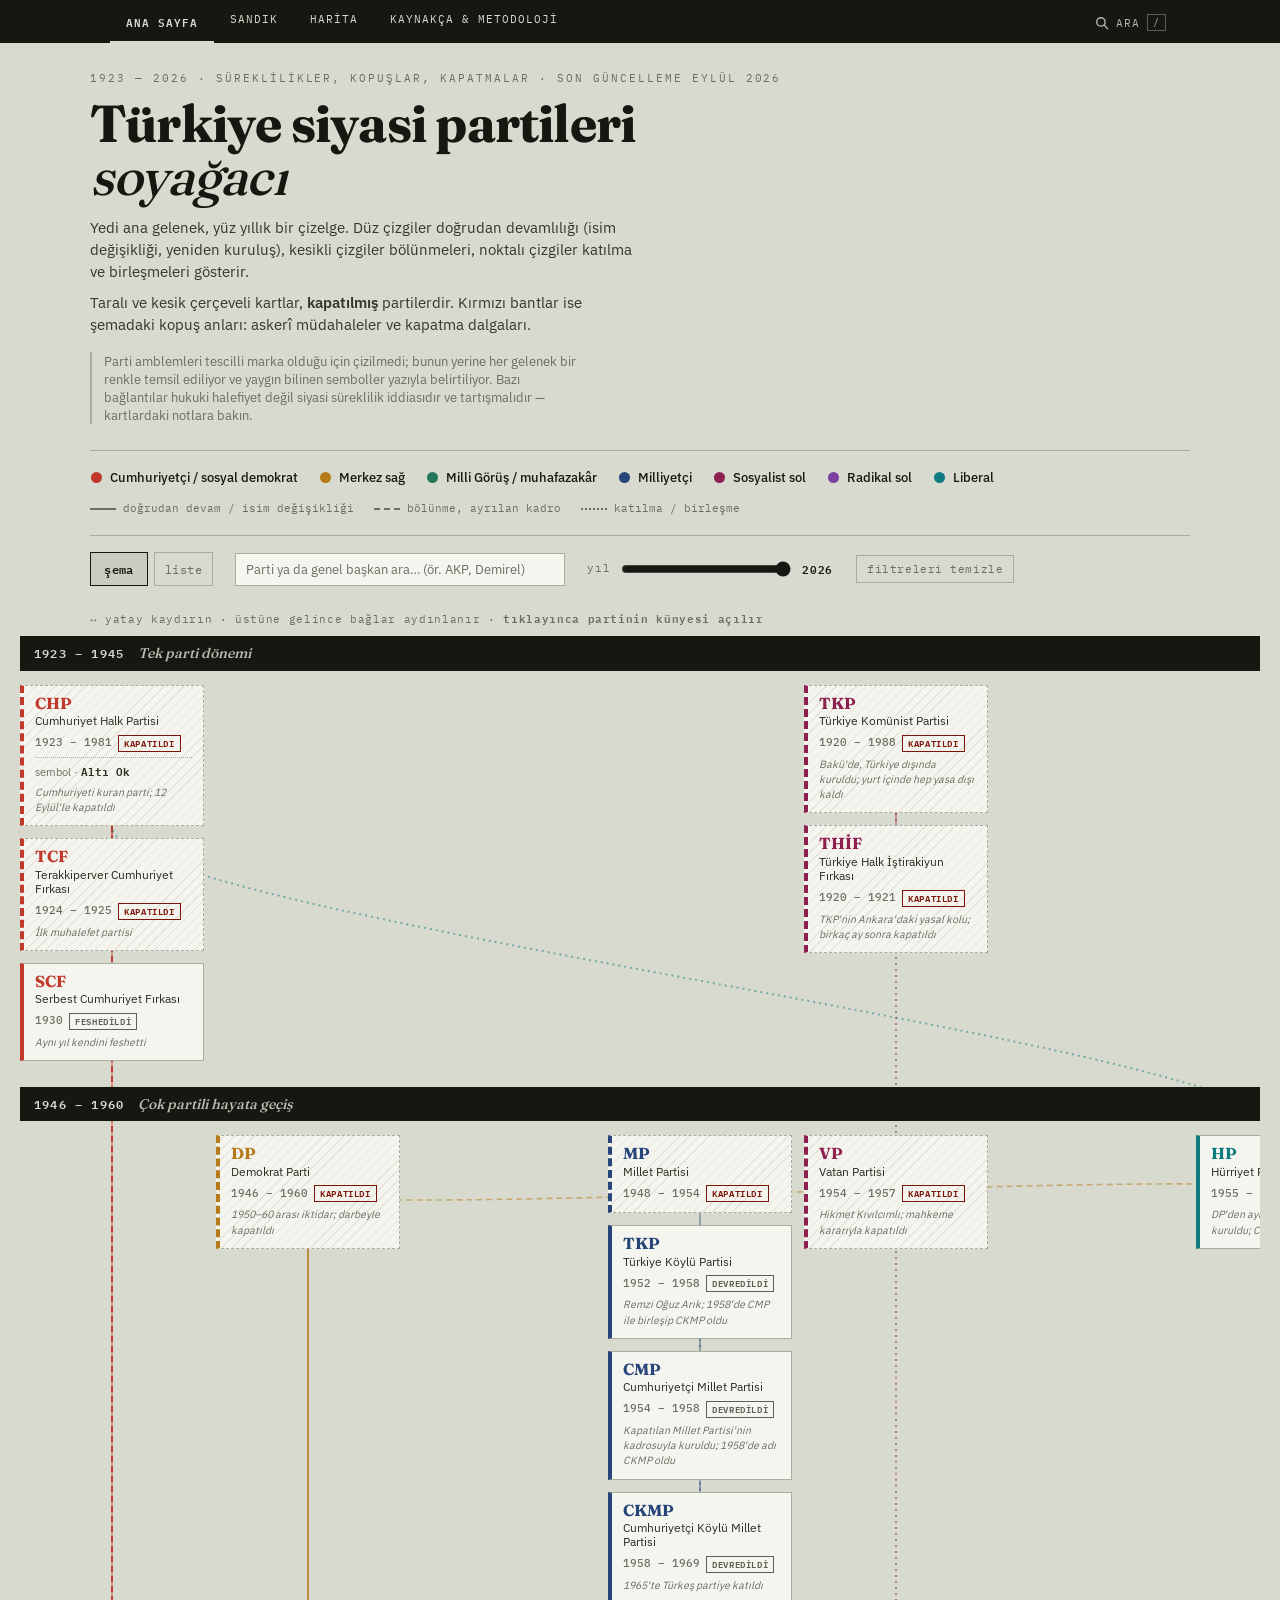
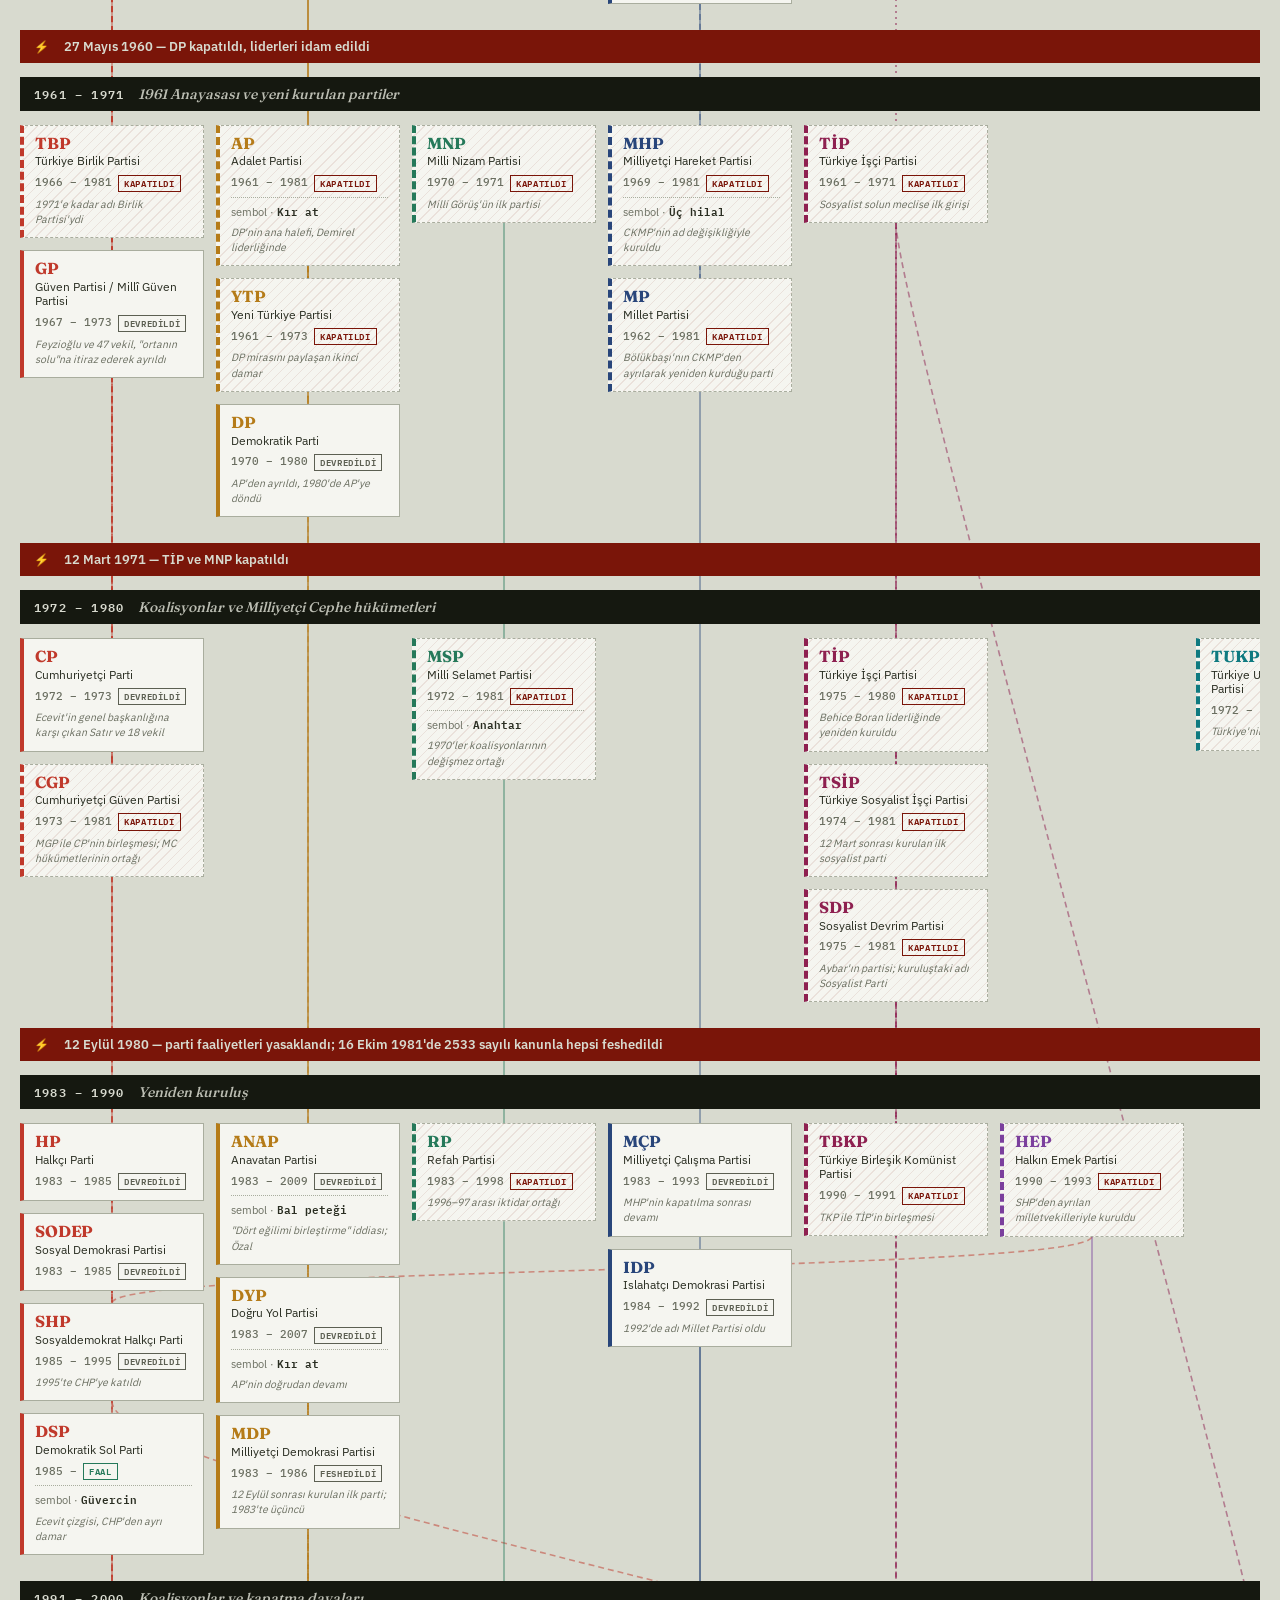
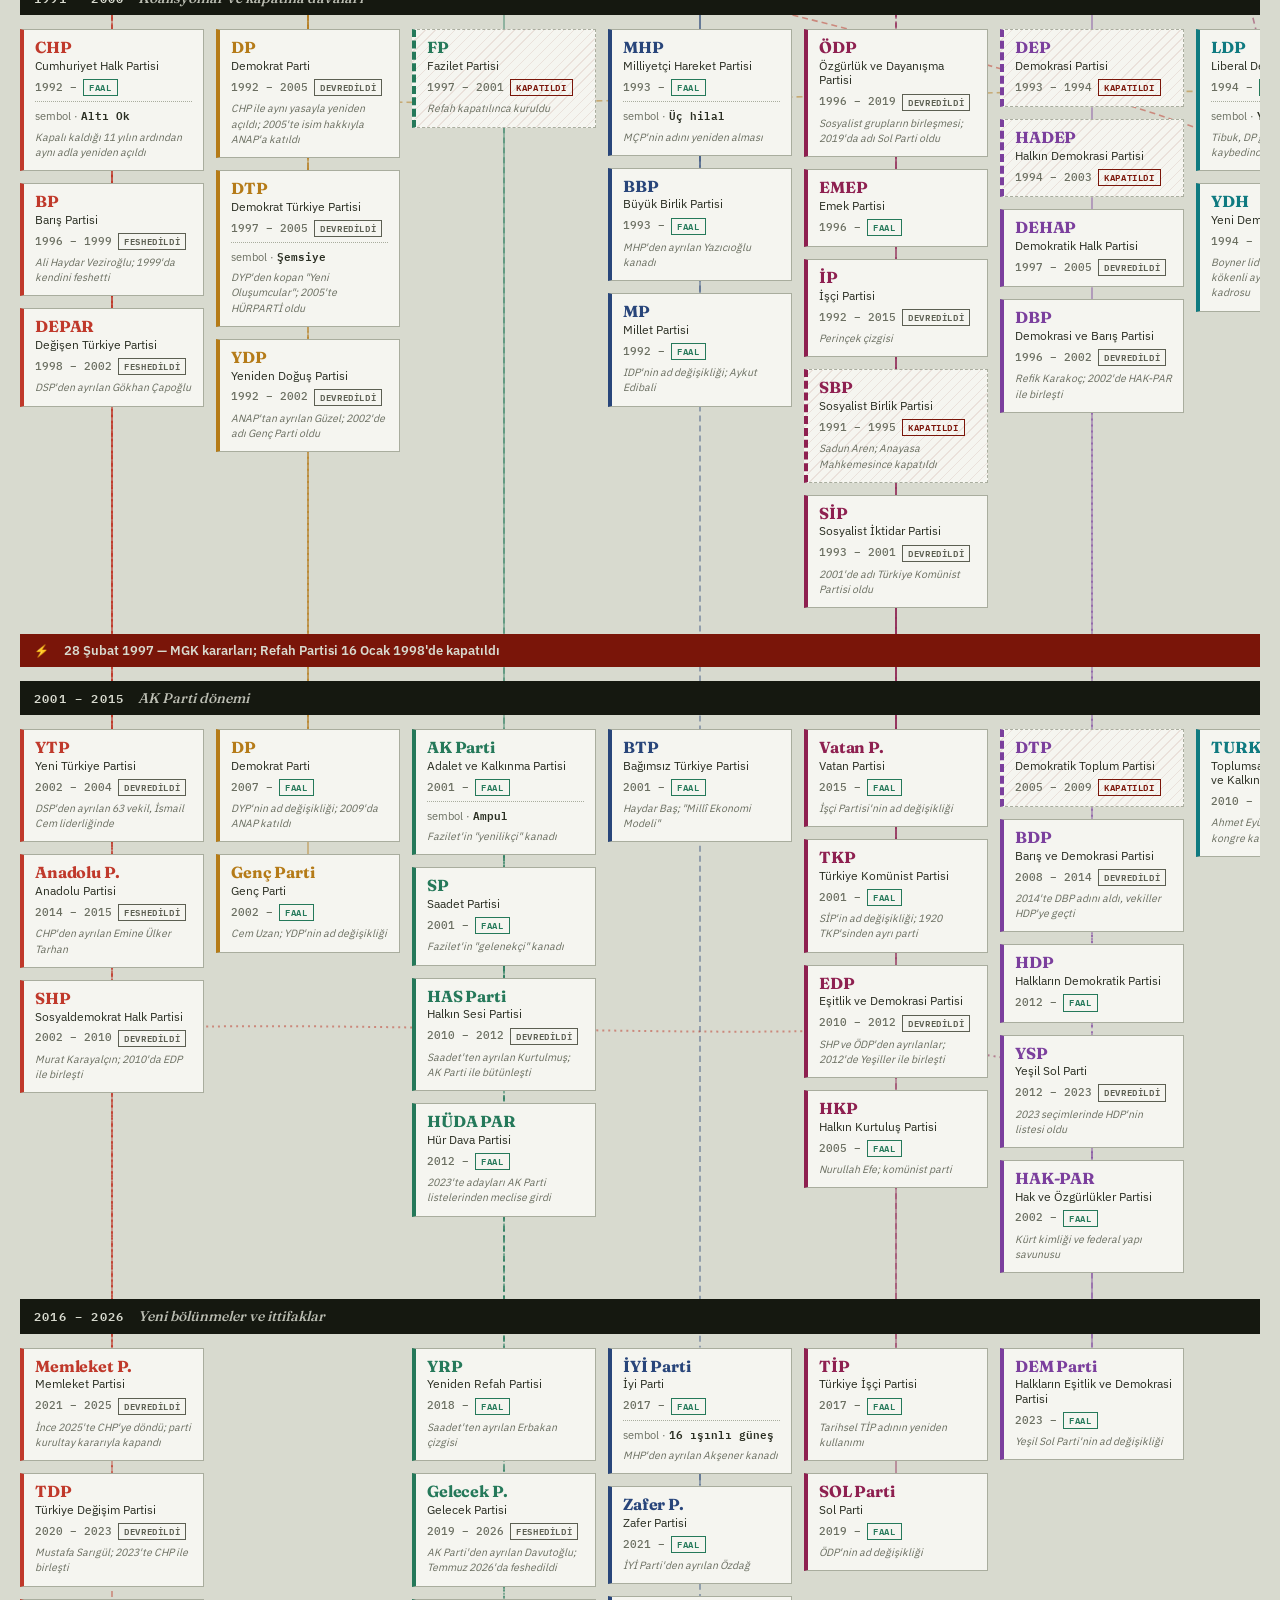
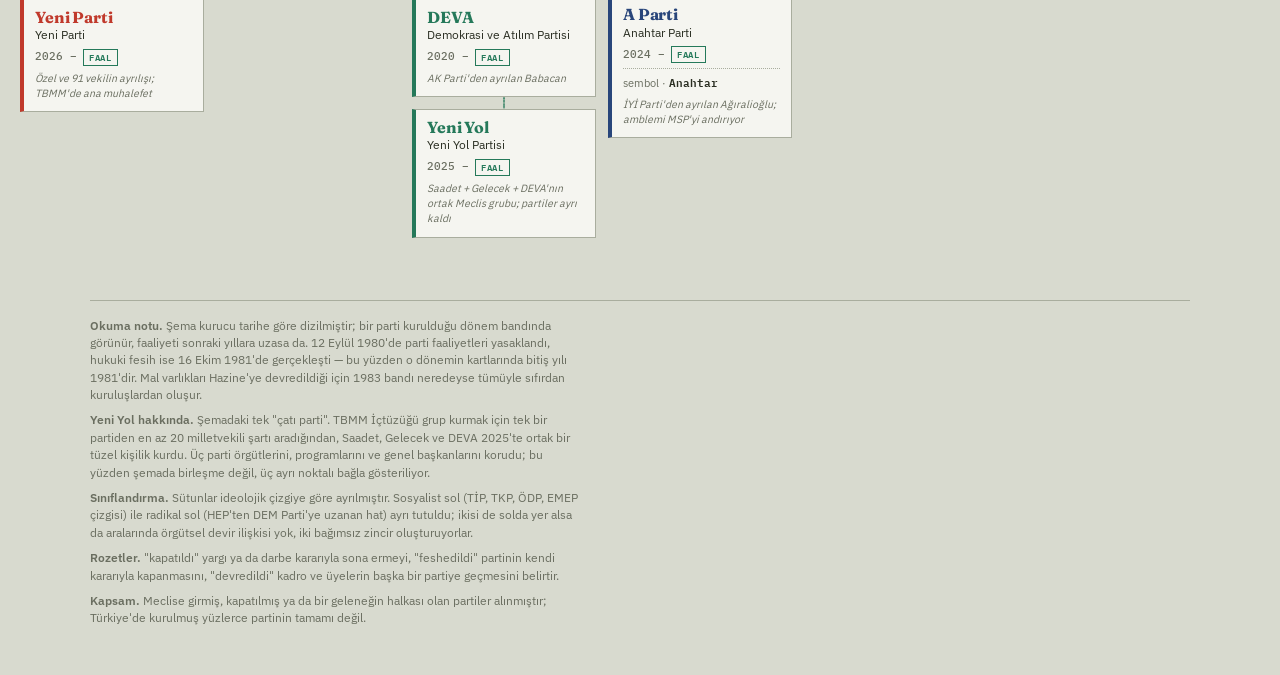
==== commit a913121b: "Yeni bölüm: soyağacında liste görünümü (parti dizini) - Şema / liste düğmesi; liste, bütün partileri" ====
--- a/index.html
+++ b/index.html
@@ -103,6 +103,41 @@
   #chart.odak path.kenar{opacity:.07}
   #chart.odak path.kenar.aktif{opacity:1;stroke-width:2.6}
 
+  /* liste görünümü: parti dizini */
+  .gorunum .tur-dugme{min-width:58px}
+  .liste-ipucu{display:none}
+  .mobil-yana{display:none}
+  body.liste .masaustu-ipucu,body.liste .mobil-ipucu,body.liste .scroller,body.liste .lejant2{display:none}
+  body.liste .liste-ipucu{display:block}
+  .dizin{max-width:1100px;margin:0 auto}
+  .dz-tablo{width:100%;border-collapse:collapse;background:var(--kart);border:1px solid var(--cizgi);
+    font-size:13px;font-variant-numeric:tabular-nums}
+  .dz-tablo th,.dz-tablo td{text-align:left;padding:9px 12px;border-bottom:1px dotted var(--cizgi);white-space:nowrap}
+  .dz-tablo thead th{position:sticky;top:0;z-index:2;padding:0;background:var(--kart);border-bottom:1px solid var(--murekkep)}
+  .dz-tablo thead button{
+    display:block;width:100%;padding:11px 12px 9px;background:none;border:0;cursor:pointer;text-align:inherit;
+    font-family:"IBM Plex Mono",monospace;font-size:10px;letter-spacing:.12em;text-transform:uppercase;color:var(--soluk);
+  }
+  .dz-tablo thead button:hover,.dz-tablo th[aria-sort] button{color:var(--murekkep)}
+  .dz-tablo th[aria-sort] button{font-weight:600}
+  .dz-tablo th[aria-sort="ascending"] button::after{content:" ↑"}
+  .dz-tablo th[aria-sort="descending"] button::after{content:" ↓"}
+  .dz-tablo thead button:focus-visible{outline:2px solid var(--murekkep);outline-offset:-2px}
+  .dz-tablo tbody tr{cursor:pointer;transition:background .12s}
+  .dz-tablo tbody tr:hover{background:rgba(21,24,16,.045)}
+  .dz-tablo tbody tr:focus-visible{outline:2px solid var(--murekkep);outline-offset:-2px}
+  .dz-tablo tbody td:first-child{border-left:4px solid var(--aile)}
+  .dz-tablo .dz-sayi{text-align:right}
+  .dz-tablo td.dz-sayi{font-family:"IBM Plex Mono",monospace;font-size:12px}
+  .dz-parti{white-space:normal!important;min-width:230px}
+  .dz-parti b{font-family:"Fraunces",serif;font-size:15.5px;font-weight:700;color:var(--aile);margin-right:9px;letter-spacing:-.01em}
+  .dz-parti span{font-size:12px;color:#2A2E22}
+  .dz-gelenek{font-size:12px;color:var(--soluk)}
+  .dz-gelenek i{display:inline-block;width:8px;height:8px;border-radius:50%;margin-right:7px;vertical-align:1px}
+  .dz-yil{font-family:"IBM Plex Mono",monospace;font-size:12px}
+  .dz-oy small{font-size:11px;color:var(--soluk);margin-left:7px}
+  .dz-not{font-size:12px;color:var(--soluk);max-width:80ch;margin:10px 0 0}
+
   @media (max-width:560px){
     .kart .sembol,.kart .not{font-size:12px}
   }
@@ -116,6 +151,15 @@
 
     .satir{display:flex;flex-direction:column;gap:10px}
     .hucre:empty{display:none}
+
+    /* telefonda tablo yatay kayar, parti sütunu solda sabit kalır; gelenek rengi kenarda */
+    .dz-kap{overflow-x:auto;margin:0 -14px;padding:0 14px}
+    .dz-tablo thead th{position:static}
+    .dz-tablo td:first-child,.dz-tablo th:first-child{position:sticky;left:0;z-index:1;background:var(--kart)}
+    .dz-gelenek-s{display:none}
+    .mobil-yana{display:inline}
+    .dz-parti{min-width:180px}
+    .dz-parti b{display:block;margin:0 0 1px}
 
   }
 </style>
@@ -145,6 +189,10 @@
   </div>
 
   <div class="araclar">
+    <div class="turlar gorunum" role="group" aria-label="Görünüm">
+      <button type="button" class="tur-dugme" data-gorunum="sema" aria-pressed="true">şema</button>
+      <button type="button" class="tur-dugme" data-gorunum="liste" aria-pressed="false">liste</button>
+    </div>
     <input id="ara" class="ara-kutu" type="search" placeholder="Parti ya da genel başkan ara… (ör. AKP, Demirel)" autocomplete="off" aria-label="Parti ya da genel başkan ara">
     <span id="araSonuc" class="ara-sonuc" aria-live="polite"></span>
     <div class="yil-filtre">
@@ -157,6 +205,7 @@
 
   <div class="kaydir-ipucu masaustu-ipucu">↔ yatay kaydırın · üstüne gelince bağlar aydınlanır · <b>tıklayınca partinin künyesi açılır</b></div>
   <div class="kaydir-ipucu mobil-ipucu">dönem başlığına dokunarak açıp kapatın · <b>karta dokununca künyesi açılır</b></div>
+  <div class="kaydir-ipucu liste-ipucu">sütun başlığına tıklayınca sıralanır<span class="mobil-yana"> · tablo yana kayar</span> · <b>satıra tıklayınca partinin künyesi açılır</b></div>
 
   <div class="scroller">
     <div id="chart">
@@ -164,6 +213,7 @@
       <div id="rows"></div>
     </div>
   </div>
+  <div id="dizin" class="dizin" hidden></div>
 
   <div id="perde"></div>
   <aside id="panel" role="dialog" aria-modal="true" aria-labelledby="p-kisa" inert aria-hidden="true">
@@ -330,6 +380,7 @@
       el.classList.toggle("sonuc",e);
       if(e) bulunan++;
     });
+    dizinSuz();
     document.getElementById("araSonuc").textContent = filtreAktif ? (bulunan ? bulunan+" parti" : "eşleşen parti yok") : "";
     let duzenDegisti=false;
     if(filtreAktif){
@@ -383,16 +434,17 @@
   const Panel = Ortak.panelKur({
     panel, perde, govde,
     kapatDugmesi: document.getElementById("kapat"),
-    odakSecici: ".kart",
+    odakSecici: ".kart, .dz-tablo tr",
     kapaninca: () => history.replaceState(null, "", location.pathname + location.search),
     // önceki / sonraki: şemadaki sırayla (dönem, sonra gelenek); süzgeç varken yalnız eşleşen kartlar
     gezinti: {
       komsu(id, yon){
-        const l=[...chart.querySelectorAll(filtreAktif?".kart.sonuc":".kart")];
+        const l = gorunum==="liste" ? [...dizin.querySelectorAll("tbody tr:not([hidden])")]
+          : [...chart.querySelectorAll(filtreAktif?".kart.sonuc":".kart")];
         const i=l.findIndex(el=>el.dataset.id===id), h=i<0?null:l[i+yon];
         return h ? {id:h.dataset.id, ad:bul(h.dataset.id).kisa} : null;
       },
-      git(id){ ac(id); Panel.odakHedefi(kartaGit(id,true)); }
+      git(id){ ac(id); Panel.odakHedefi(ogeyeGit(id,true)); }
     }
   });
 
@@ -445,10 +497,16 @@
   govde.addEventListener("click",ev=>{
     const g=ev.target.closest("[data-git]"); if(!g) return;
     ac(g.dataset.git);
-    Panel.odakHedefi(kartaGit(g.dataset.git,true));
-  });
-  // kartın dönemi kapalıysa açılır, kart ekranın ortasına getirilir (pencerenin arkasında)
-  function kartaGit(id,yumusak){
+    Panel.odakHedefi(ogeyeGit(g.dataset.git,true));
+  });
+  // şemada kartın dönemi kapalıysa açılır, kart ekranın ortasına getirilir (pencerenin arkasında);
+  // listede satır görünür alana getirilir
+  function ogeyeGit(id,yumusak){
+    if(gorunum==="liste"){
+      const tr=dizin.querySelector('tr[data-id="'+id+'"]');
+      if(tr) tr.scrollIntoView({block:"nearest",behavior:yumusak?"smooth":"auto"});
+      return tr;
+    }
     const el=chart.querySelector('[data-id="'+id+'"]'); if(!el) return null;
     const s=el.closest(".satir");
     if(s.classList.contains("kapali")){
@@ -486,11 +544,95 @@
     filtreUygula();
   });
 
+  /* ---- liste görünümü (parti dizini): bütün partiler sıralanabilir bir tabloda. Süzgeçler (arama, gelenek,
+     yıl) iki görünümde ortaktır. Sayılar yalnız kayıtlı veriden türetilir; değeri olmayan hücre boş kalır. ---- */
+  const dizin=document.getElementById("dizin");
+  let gorunum="sema", dizinSira={k:"yil", yon:1};
+  const DZ=N.map(n=>Object.assign({n, yr:parseYil(n.yil)}, SM.dizinSatiri(n.id, SANDIK)));
+  const SUTUN=[
+    {k:"parti", ad:"Parti", d:x=>x.n.kisa},
+    {k:"gelenek", ad:"Gelenek", d:x=>x.n.aile, s:"dz-gelenek-s"},
+    {k:"yil", ad:"Yıllar", d:x=>x.yr.bas*10000+x.yr.bit},
+    {k:"durum", ad:"Durum", d:x=>ROZET[x.n.durum][0]},
+    {k:"genel", ad:"Genel seçim", d:x=>x.genel||null, sayi:true},
+    {k:"oy", ad:"En yüksek oy", d:x=>x.enIyi?x.enIyi.oy:null, sayi:true},
+    {k:"hukumet", ad:"Hükümet", d:x=>x.hukumet||null, sayi:true}
+  ];
+  function dizinKur(){
+    const say=d=>N.filter(n=>n.durum===d).length;
+    dizin.innerHTML='<div class="dz-kap"><table class="dz-tablo"><caption class="gizli">Partiler</caption><thead><tr>'+
+      SUTUN.map(c=>'<th scope="col" class="'+(c.sayi?"dz-sayi ":"")+(c.s||"")+'" data-k="'+c.k+'"><button type="button">'+c.ad+'</button></th>').join("")+
+      '</tr></thead><tbody>'+DZ.map(x=>{
+        const n=x.n, r=ROZET[n.durum], a=AILE[n.aile];
+        return '<tr data-id="'+n.id+'" tabindex="0" style="--aile:'+a.ham+'">'+
+          '<td class="dz-parti"><b>'+n.kisa+'</b><span>'+n.ad+'</span></td>'+
+          '<td class="dz-gelenek dz-gelenek-s"><i style="background:'+a.ham+'"></i>'+a.ad+'</td>'+
+          '<td class="dz-yil">'+n.yil+'</td>'+
+          '<td><span class="rozet '+r[1]+'">'+r[0]+'</span></td>'+
+          '<td class="dz-sayi">'+(x.genel||"")+'</td>'+
+          '<td class="dz-sayi dz-oy">'+(x.enIyi?Ortak.yuzdeYaz(x.enIyi.oy)+'<small>'+x.enIyi.kayit.tarih.slice(0,4)+'</small>':"")+'</td>'+
+          '<td class="dz-sayi">'+(x.hukumet||"")+'</td></tr>';
+      }).join("")+'</tbody></table></div>'+
+      '<p class="dz-not">'+N.length+' parti: '+say("faal")+' faal, '+say("kapatildi")+' kapatıldı, '+say("kapandi")+' feshedildi, '+
+      say("katildi")+' devredildi. <b>Genel seçim</b>, sitede sonucu kayıtlı genel seçimlerin sayısıdır (başka partinin '+
+      'listesinden girilenler dahil; sonuçlarda "diğer" içinde kalan seçimler sayılamaz). <b>En yüksek oy</b> yalnız oy oranı '+
+      'kayıtlı genel seçimlerden seçilir (1923–1957 seçimlerinde parti oy oranları kayıtlı değildir); <b>hükümet</b> sayısı hükümet kayıtlarındaki ortaklardan hesaplanır. Boş hücre, kayıtlı değer olmadığını gösterir.</p>';
+    dizin.querySelector("thead").addEventListener("click",e=>{
+      const th=e.target.closest("th"); if(!th) return;
+      const c=SUTUN.find(x=>x.k===th.dataset.k);
+      dizinSira = dizinSira.k===c.k ? {k:c.k, yon:-dizinSira.yon} : {k:c.k, yon:c.sayi?-1:1};
+      dizinSirala();
+    });
+    const tb=dizin.querySelector("tbody");
+    tb.addEventListener("click",e=>{ const tr=e.target.closest("tr"); if(tr) ac(tr.dataset.id); });
+    tb.addEventListener("keydown",e=>{
+      const tr=e.target.closest("tr");
+      if(tr&&(e.key==="Enter"||e.key===" ")){ e.preventDefault(); ac(tr.dataset.id); }
+    });
+    dizinSirala();
+  }
+  // boş değerler yöne bakılmaksızın sona; eşitlikte kuruluş sırası
+  function dizinSirala(){
+    const c=SUTUN.find(x=>x.k===dizinSira.k), tb=dizin.querySelector("tbody");
+    const sirali=DZ.slice().sort((a,b)=>{
+      const x=c.d(a), y=c.d(b);
+      if(x==null||y==null) return (x==null)-(y==null) || a.yr.bas-b.yr.bas;
+      const f=typeof x==="string" ? x.localeCompare(y,"tr") : x-y;
+      return f*dizinSira.yon || a.yr.bas-b.yr.bas;
+    });
+    sirali.forEach(x=>tb.appendChild(tb.querySelector('[data-id="'+x.n.id+'"]')));
+    dizin.querySelectorAll("thead th").forEach(th=>{
+      if(th.dataset.k===c.k) th.setAttribute("aria-sort", dizinSira.yon>0?"ascending":"descending");
+      else th.removeAttribute("aria-sort");
+    });
+  }
+  function dizinSuz(){
+    if(!dizin.firstChild) return;
+    dizin.querySelectorAll("tbody tr").forEach(tr=>{ tr.hidden = filtreAktif && !eslesiyorMu(bul(tr.dataset.id)); });
+  }
+  function gorunumSec(g, adresYaz){
+    gorunum=g;
+    document.body.classList.toggle("liste", g==="liste");
+    document.querySelectorAll("[data-gorunum]").forEach(d=>d.setAttribute("aria-pressed", String(d.dataset.gorunum===g)));
+    dizin.hidden = g!=="liste";
+    if(g==="liste"){ if(!dizin.firstChild) dizinKur(); dizinSuz(); }
+    else ciz();
+    if(adresYaz){
+      const u=new URLSearchParams(location.search);
+      if(g==="liste") u.set("gorunum","liste"); else u.delete("gorunum");
+      history.replaceState(null,"",location.pathname+(u.toString()?"?"+u:"")+location.hash);
+    }
+  }
+  document.querySelector(".gorunum").addEventListener("click",e=>{
+    const d=e.target.closest("[data-gorunum]"); if(d) gorunumSec(d.dataset.gorunum, true);
+  });
+  if(new URLSearchParams(location.search).get("gorunum")==="liste") gorunumSec("liste", false);
+
   /* ---- doğrudan bağlantı: index.html#<parti> ---- */
   function hashAc(){
     const id = Ortak.hashOku(location.hash);
     if(!id || !bul(id)) return;
-    kartaGit(id,false).focus({preventScroll:true});
+    ogeyeGit(id,false).focus({preventScroll:true});
     ac(id);
   }
   window.addEventListener("hashchange", hashAc);
--- a/ortak.css
+++ b/ortak.css
@@ -64,6 +64,8 @@
   }
 
   *{box-sizing:border-box}
+  /* yalnız ekran okuyucular için */
+  .gizli{position:absolute;width:1px;height:1px;overflow:hidden;clip:rect(0 0 0 0);white-space:nowrap}
   body{margin:0}
   .wrap{
     background:var(--kagit);
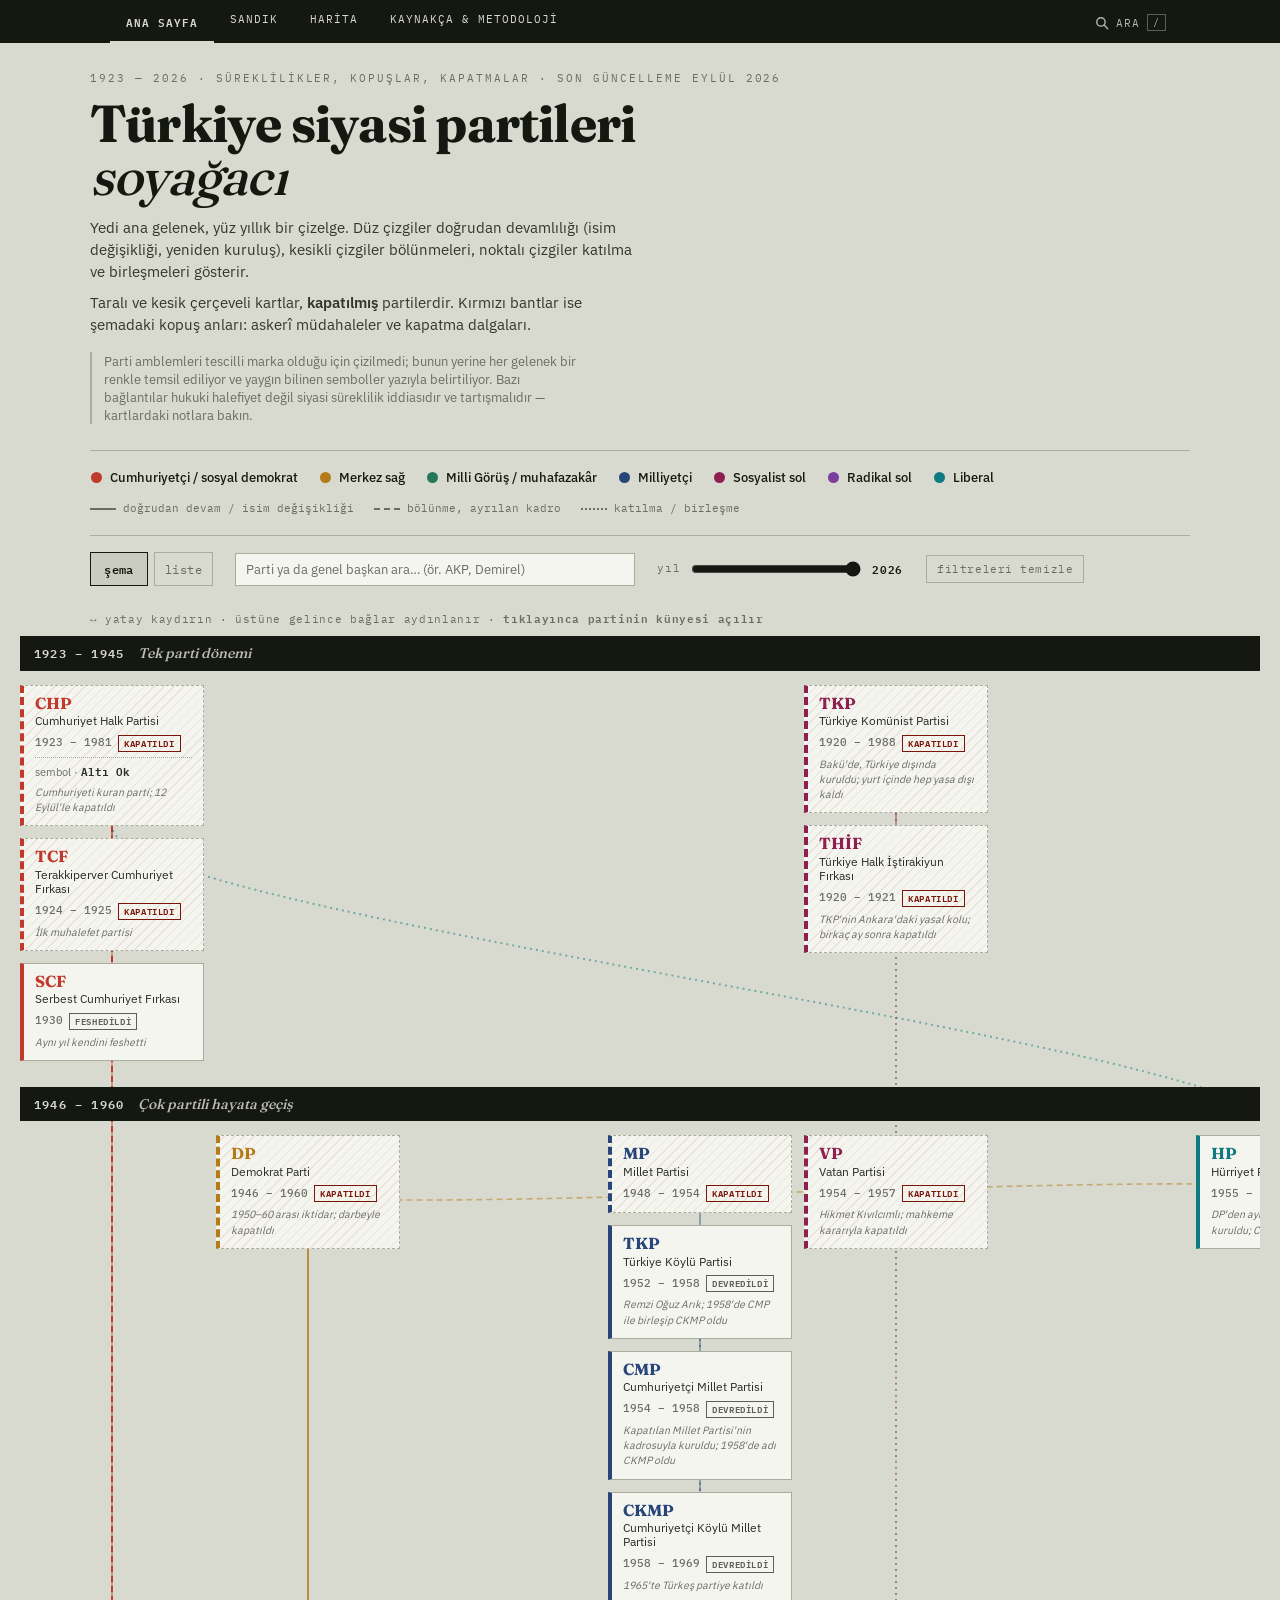
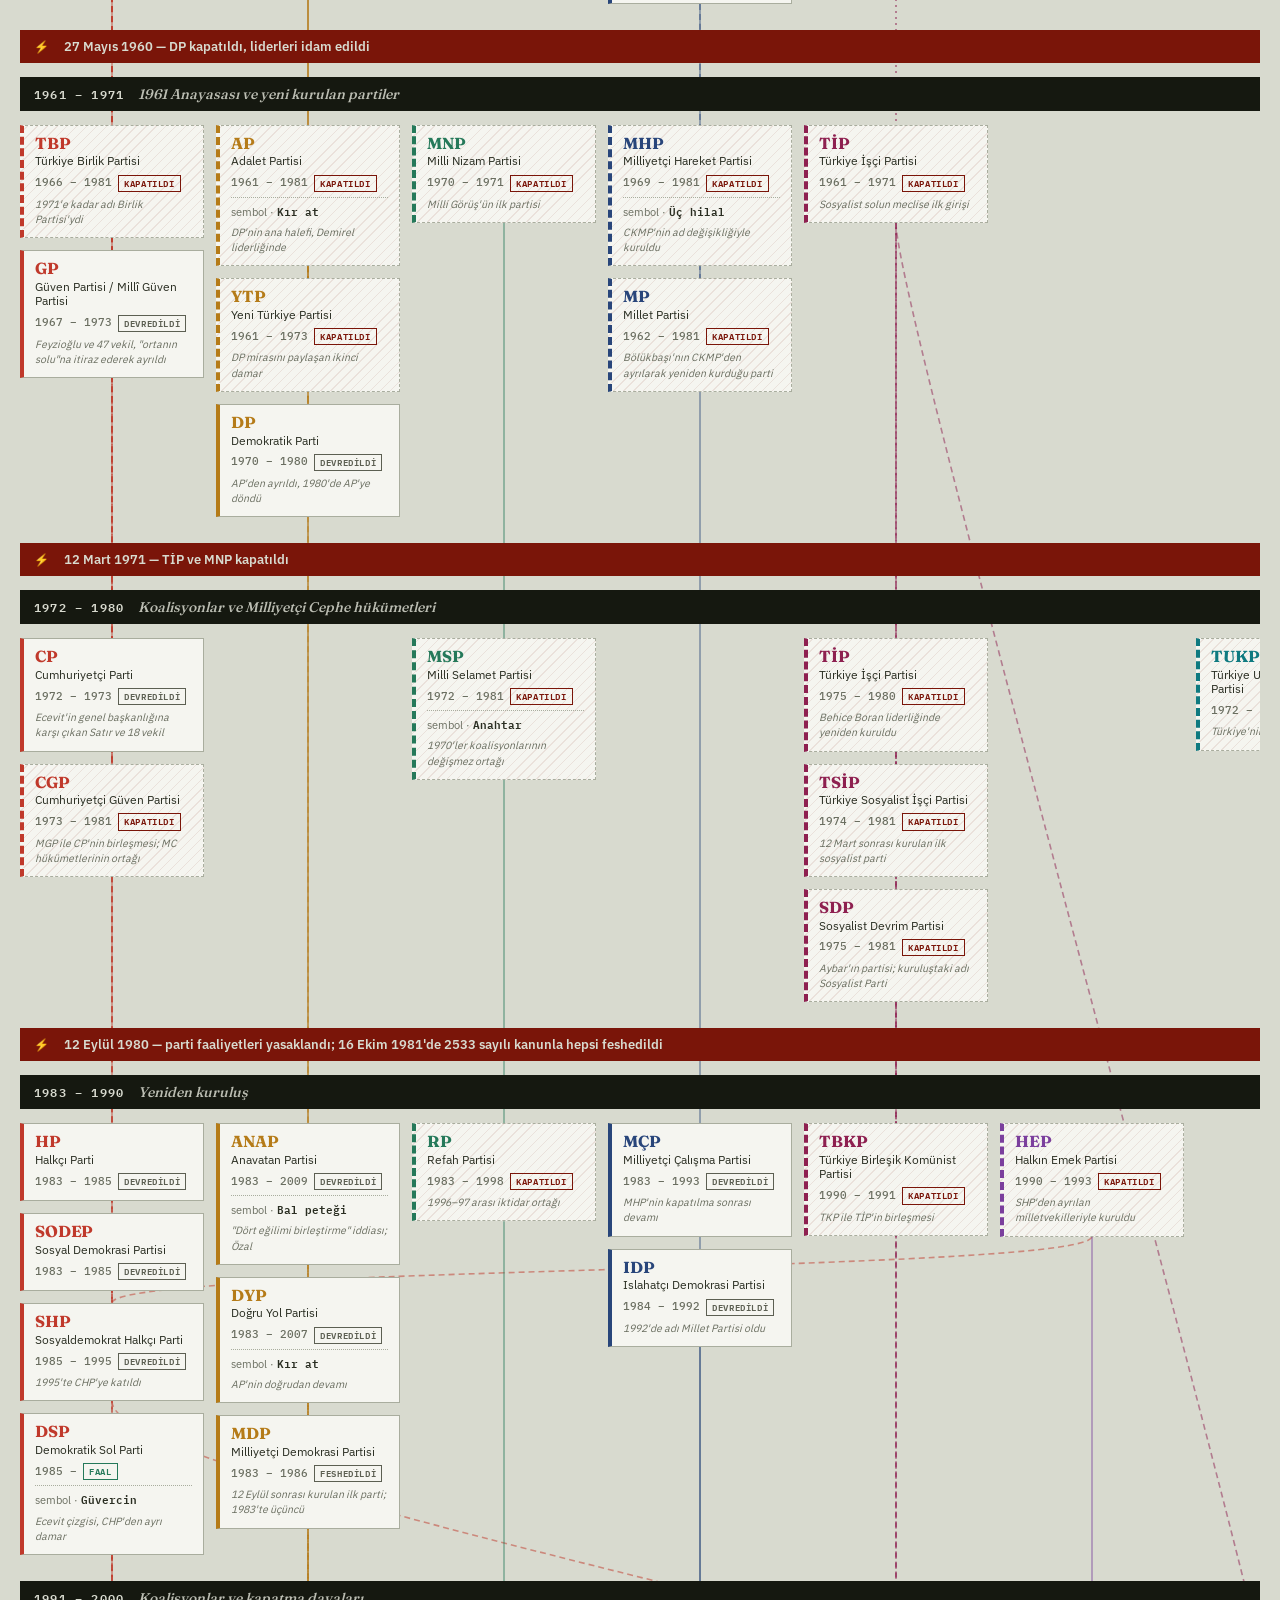
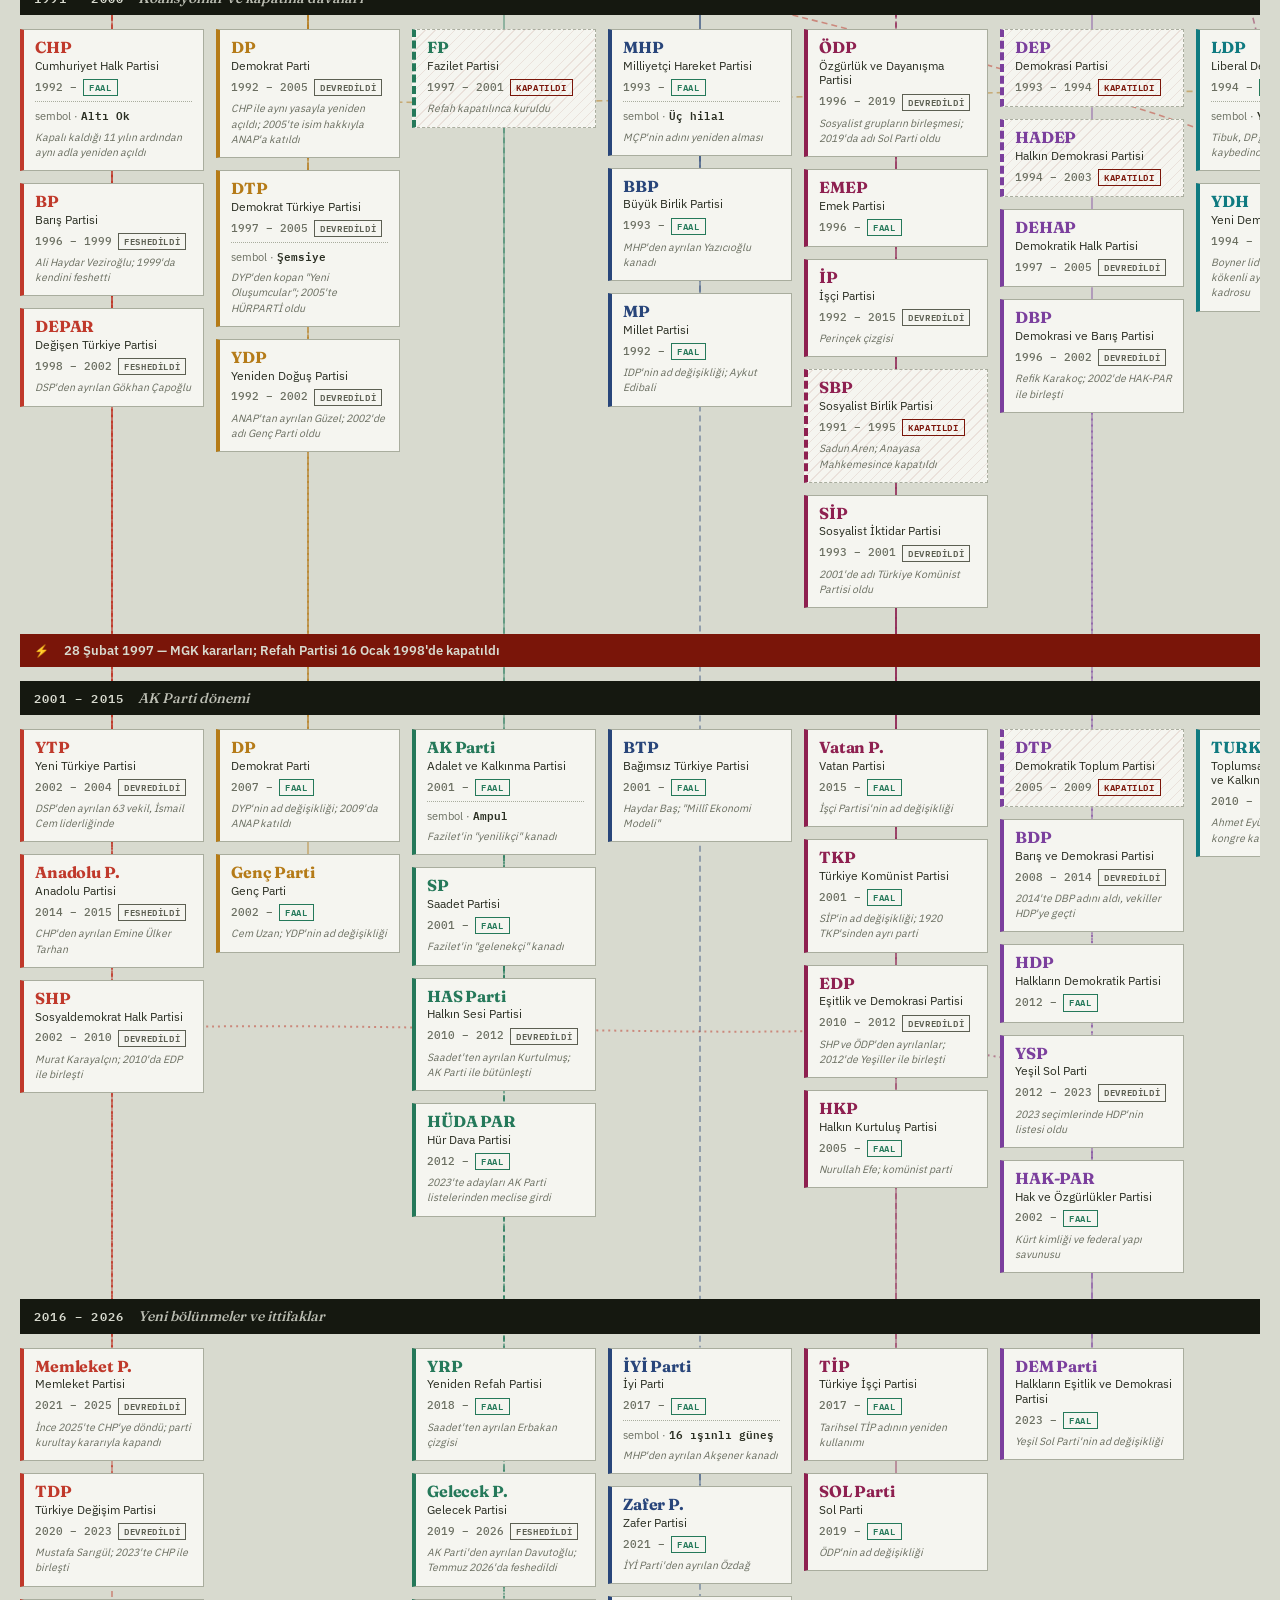
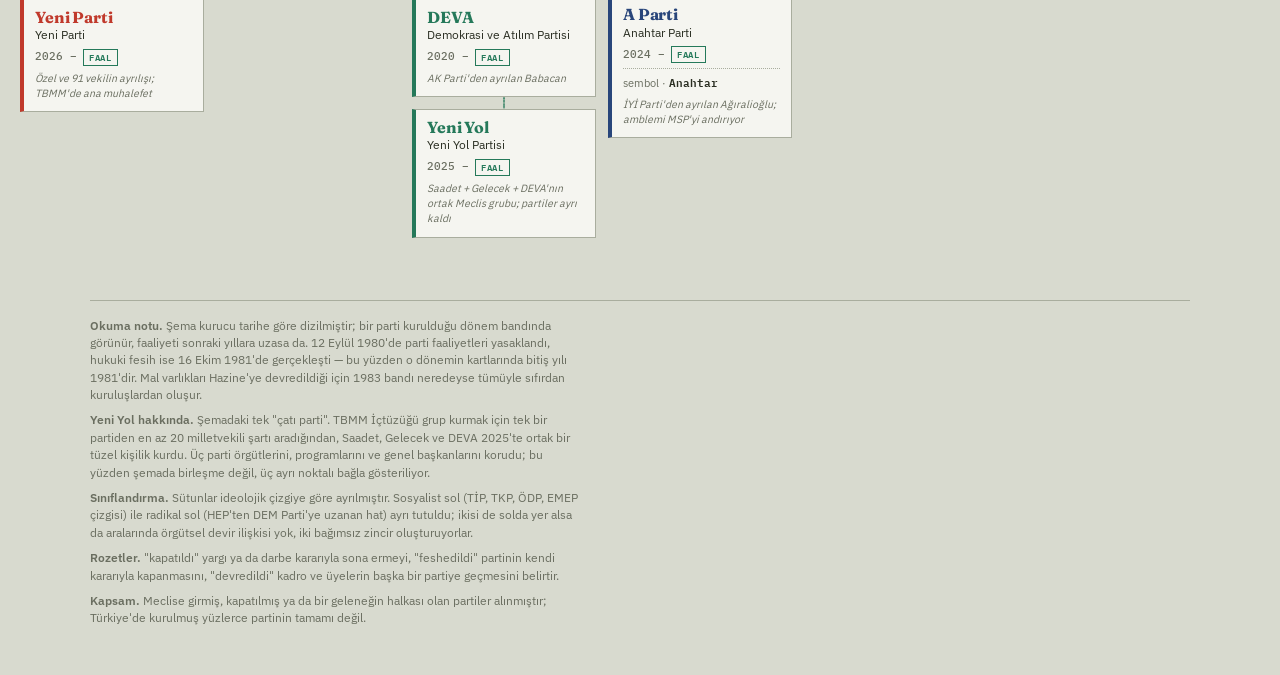
==== commit 519ca051: "Açılış hafifletildi: liste tablosu ilk açılışta, arama dizini ilk aramada hesaplanır; README - Liste" ====
--- a/index.html
+++ b/index.html
@@ -548,7 +548,7 @@
      yıl) iki görünümde ortaktır. Sayılar yalnız kayıtlı veriden türetilir; değeri olmayan hücre boş kalır. ---- */
   const dizin=document.getElementById("dizin");
   let gorunum="sema", dizinSira={k:"yil", yon:1};
-  const DZ=N.map(n=>Object.assign({n, yr:parseYil(n.yil)}, SM.dizinSatiri(n.id, SANDIK)));
+  let DZ=null;   // tablo verisi liste ilk açılınca hesaplanır
   const SUTUN=[
     {k:"parti", ad:"Parti", d:x=>x.n.kisa},
     {k:"gelenek", ad:"Gelenek", d:x=>x.n.aile, s:"dz-gelenek-s"},
@@ -559,6 +559,7 @@
     {k:"hukumet", ad:"Hükümet", d:x=>x.hukumet||null, sayi:true}
   ];
   function dizinKur(){
+    DZ=N.map(n=>Object.assign({n, yr:parseYil(n.yil)}, SM.dizinSatiri(n.id, SANDIK)));
     const say=d=>N.filter(n=>n.durum===d).length;
     dizin.innerHTML='<div class="dz-kap"><table class="dz-tablo"><caption class="gizli">Partiler</caption><thead><tr>'+
       SUTUN.map(c=>'<th scope="col" class="'+(c.sayi?"dz-sayi ":"")+(c.s||"")+'" data-k="'+c.k+'"><button type="button">'+c.ad+'</button></th>').join("")+
@@ -644,4 +645,4 @@
   setTimeout(ciz,400);
 })();
 </script>
-<script src="hizli-ara.js"></script>
+<script src="arayuz.js"></script>
--- a/ortak.css
+++ b/ortak.css
@@ -93,7 +93,7 @@
   }
 
   /* ---------- üst menü ---------- */
-  .ustmenu{background:var(--murekkep)}
+  .ustmenu{background:var(--murekkep);view-transition-name:ustmenu}   /* sayfa geçişinde yerinde kalır */
   .ustmenu-ic{
     max-width:1100px;margin:0 auto;padding:0 20px;
     display:flex;flex-wrap:wrap;
@@ -107,7 +107,7 @@
   .ustmenu-link.aktif{border-bottom-color:var(--kagit);font-weight:600}
   .ustmenu-link:focus-visible{outline:2px solid var(--kagit);outline-offset:-2px}
 
-  /* ---------- hızlı arama (hizli-ara.js): menü düğmesi ve arama kutusu ---------- */
+  /* ---------- hızlı arama (arayuz.js): menü düğmesi ve arama kutusu ---------- */
   .ustmenu-ara{
     margin-left:auto;display:flex;align-items:center;gap:7px;background:none;border:0;cursor:pointer;
     color:var(--kagit);font-family:"IBM Plex Mono",monospace;font-size:11px;letter-spacing:.09em;
@@ -128,7 +128,6 @@
   .ha-ust{display:flex;align-items:center;gap:11px;padding:13px 14px 13px 16px;border-bottom:1px solid var(--cizgi);color:var(--soluk)}
   .ha-girdi{flex:1;min-width:0;border:0;background:none;outline:none;font:inherit;font-size:17px;color:var(--murekkep)}
   .ha-girdi::placeholder{color:var(--soluk)}
-  .ha-girdi::-webkit-search-cancel-button{display:none}
   .ha-kapat{
     font-family:"IBM Plex Mono",monospace;font-size:10px;letter-spacing:.06em;text-transform:uppercase;
     background:none;border:1px solid var(--cizgi);color:var(--soluk);padding:3px 7px;cursor:pointer;
@@ -170,6 +169,21 @@
   }
   @media (hover:none){ .ha-alt,.ha-kisayol,.ustmenu-ara kbd{display:none} }
 
+  /* ---------- başa dön düğmesi (arayuz.js) ---------- */
+  .basa-don{
+    position:fixed;right:18px;bottom:18px;z-index:30;width:40px;height:40px;
+    display:flex;align-items:center;justify-content:center;cursor:pointer;
+    background:var(--murekkep);color:var(--kagit);border:0;box-shadow:0 3px 0 rgba(21,24,16,.18);
+    opacity:0;transform:translateY(8px);pointer-events:none;transition:opacity .2s,transform .2s;
+  }
+  .basa-don.gorunur{opacity:.88;transform:none;pointer-events:auto}
+  .basa-don:hover{opacity:1}
+  .basa-don:focus-visible{outline:2px solid var(--murekkep);outline-offset:3px}
+
+  /* sayfalar arası yumuşak geçiş (destekleyen tarayıcılarda) */
+  @view-transition{navigation:auto}
+  @media (prefers-reduced-motion:reduce){ @view-transition{navigation:none} }
+
   /* ---------- footer ---------- */
   footer{
     max-width:1100px;margin:26px auto 0;padding-top:16px;border-top:1px solid var(--cizgi);
@@ -194,7 +208,7 @@
   .ara-kutu{
     font-family:"IBM Plex Sans",sans-serif;font-size:13px;color:var(--murekkep);
     background:var(--kart);border:1px solid var(--cizgi);padding:7px 10px;
-    width:330px;max-width:60vw;
+    width:400px;max-width:60vw;
   }
   .ara-kutu::placeholder{color:var(--soluk)}
   .ara-sonuc{font-family:"IBM Plex Mono",monospace;font-size:11px;color:var(--soluk);min-width:5em}
@@ -234,7 +248,6 @@
     display:inline-block;margin-left:auto;font-family:"IBM Plex Mono",monospace;
     font-size:14px;line-height:1;
   }
-  .banner.kesinti .ok{display:none}
   .banner.kesinti{background:#7A1509}
   .banner.kesinti .ad{opacity:1;font-style:normal;font-weight:600;font-family:"IBM Plex Sans",sans-serif;font-size:12.5px}
 
@@ -245,7 +258,7 @@
     border:1px solid var(--cizgi);
     border-left:4px solid var(--aile);
     padding:9px 11px 10px;
-    position:relative;
+    position:relative;cursor:pointer;
     transition:box-shadow .18s, transform .18s, opacity .18s;
   }
 
@@ -258,7 +271,6 @@
   .r-faal{color:#25795A}
   .r-katildi{color:#5C5F52}
 
-  .kart{cursor:pointer}
   .kart:hover{transform:translateY(-2px);box-shadow:0 4px 0 rgba(21,24,16,.18)}
   .kart:focus-visible{outline:2px solid var(--murekkep);outline-offset:2px}
 
@@ -273,10 +285,11 @@
     position:fixed;top:0;right:0;bottom:0;width:min(420px,100%);
     background:var(--kart);border-left:6px solid var(--aile,#151810);
     z-index:50;overflow-y:auto;overscroll-behavior:contain;padding:0 24px 40px;
-    transform:translateX(102%);transition:transform .26s cubic-bezier(.4,0,.2,1);
-    box-shadow:-6px 0 0 rgba(21,24,16,.12);
-  }
-  #panel.acik{transform:translateX(0)}
+    transform:translateX(102%);box-shadow:-6px 0 0 rgba(21,24,16,.12);
+    /* kapalıyken kayma bitince tümden gizlenir (telefonda ekranın altında beklemesin) */
+    visibility:hidden;transition:transform .26s cubic-bezier(.4,0,.2,1),visibility 0s linear .26s;
+  }
+  #panel.acik{transform:translateX(0);visibility:visible;transition:transform .26s cubic-bezier(.4,0,.2,1)}
 
   /* üst çubuk: önceki / sonraki kayıt, bağlantı, kapat; pencere kayarken üstte kalır */
   #panel .p-ust{
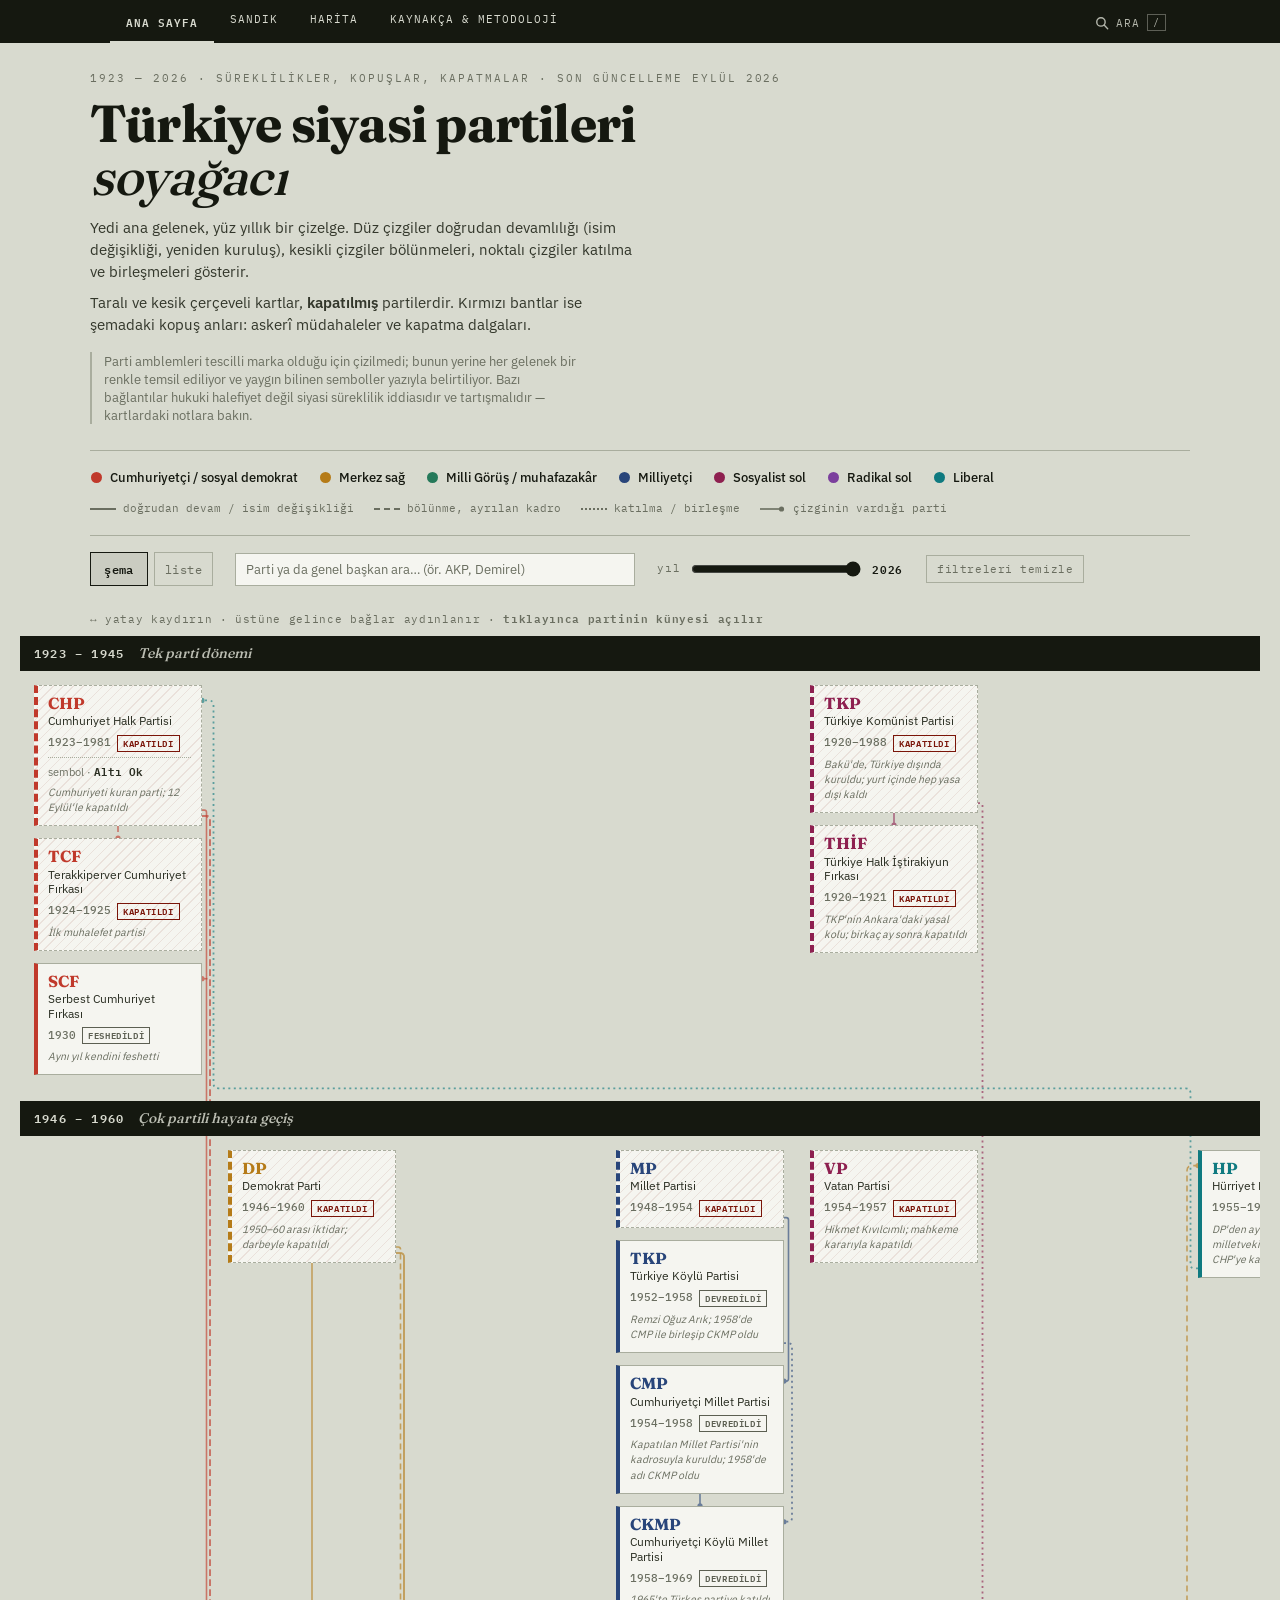
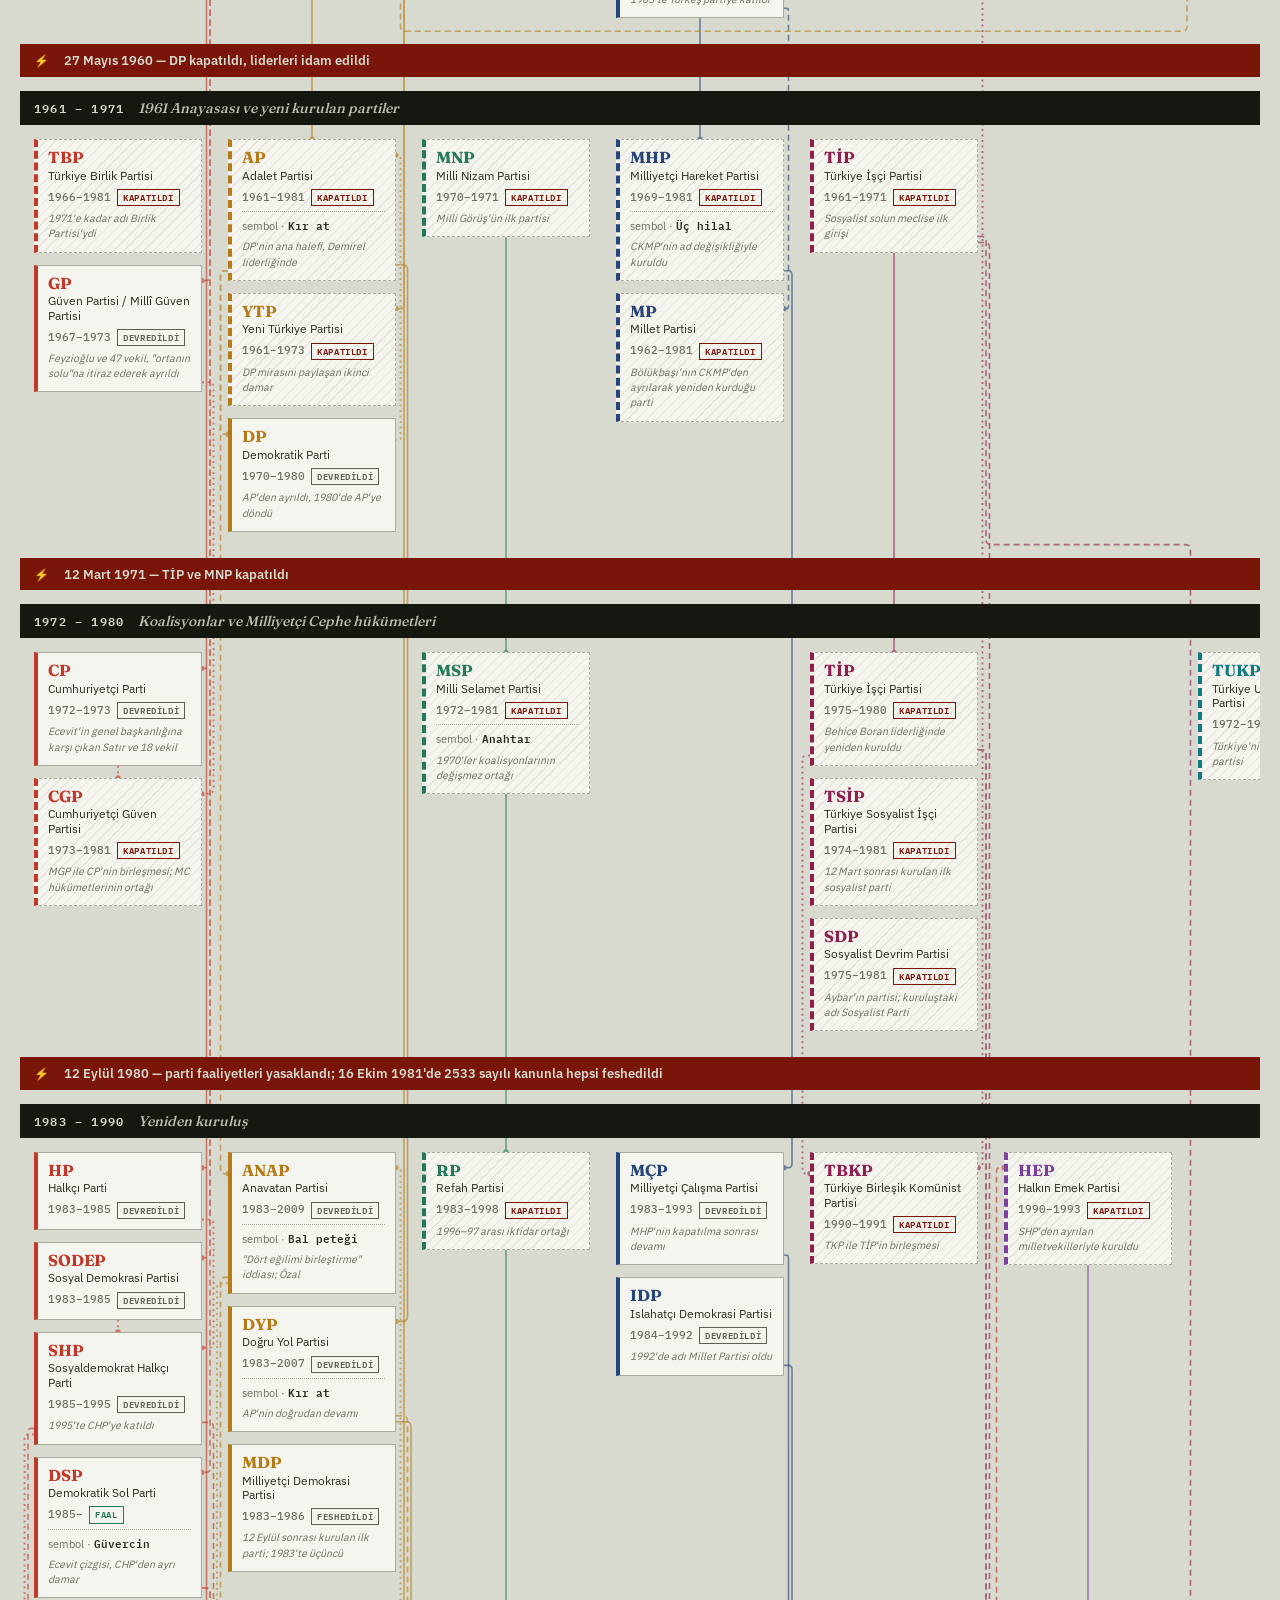
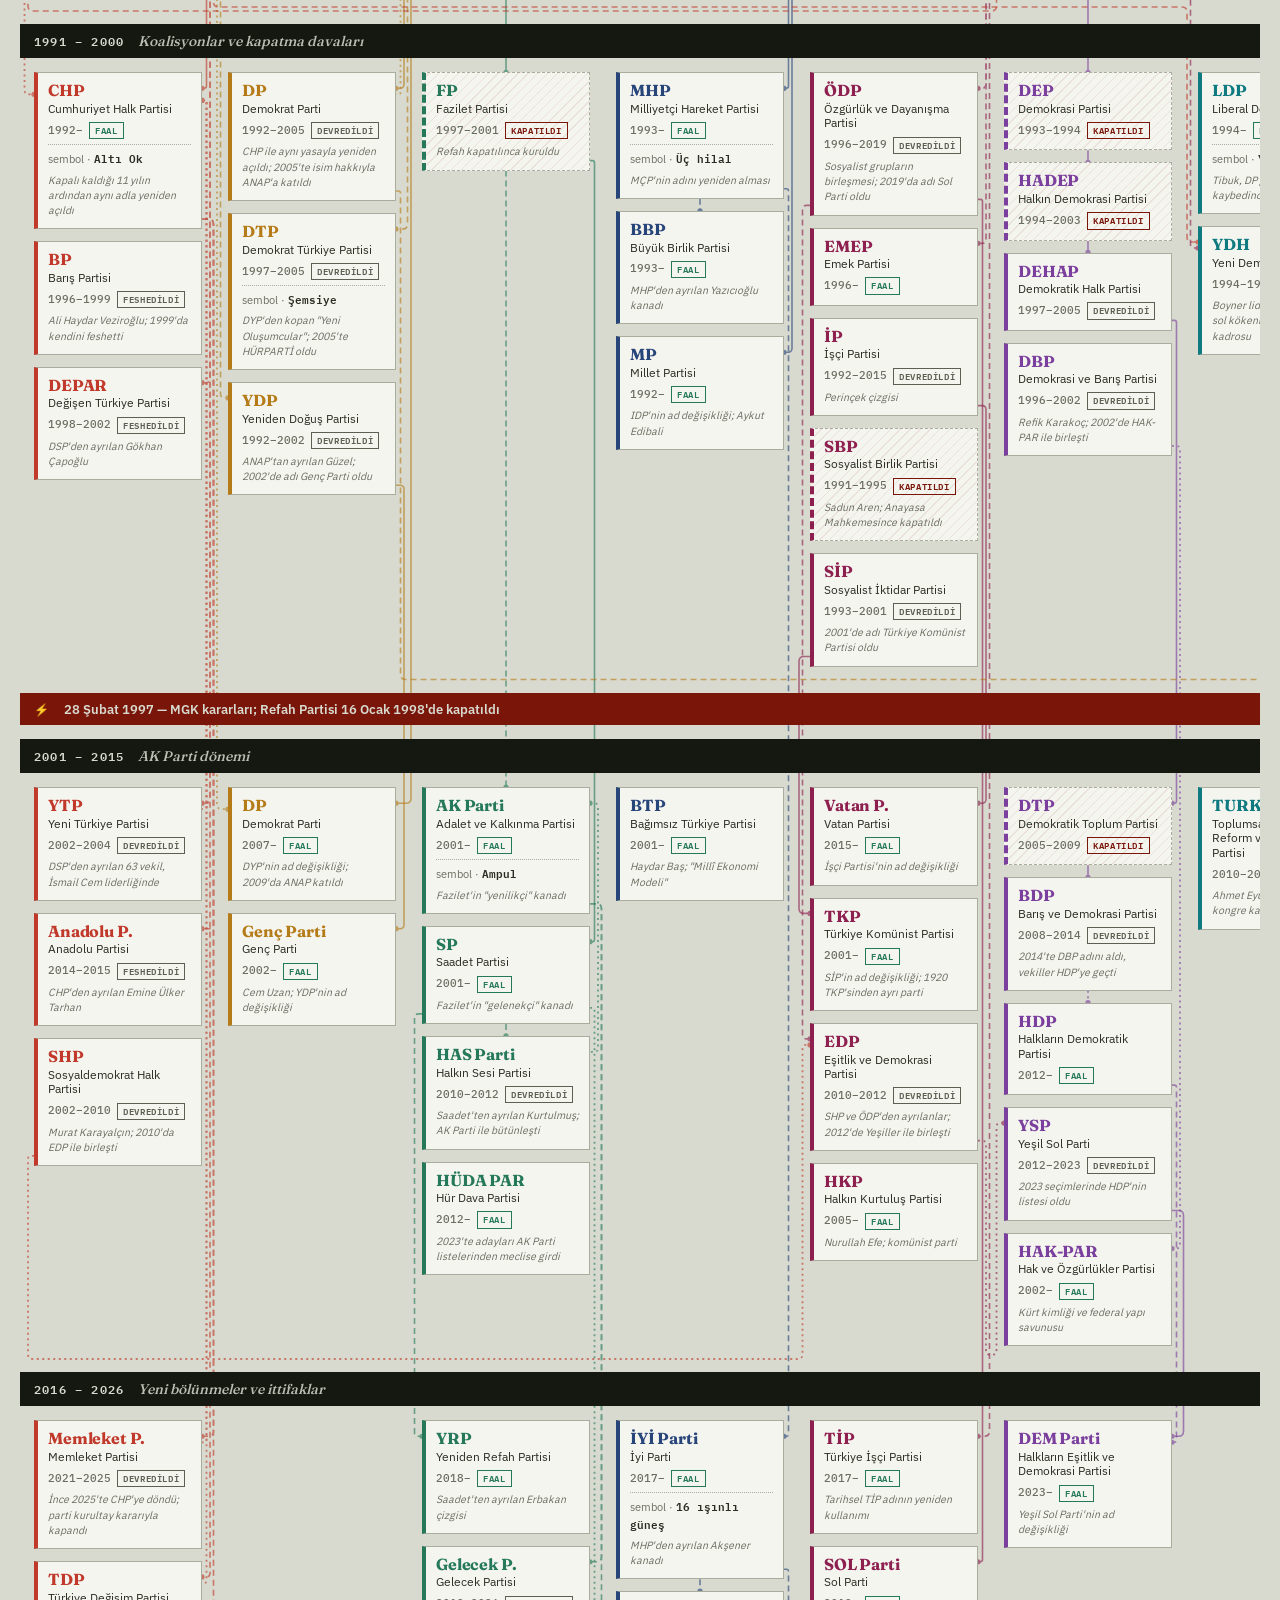
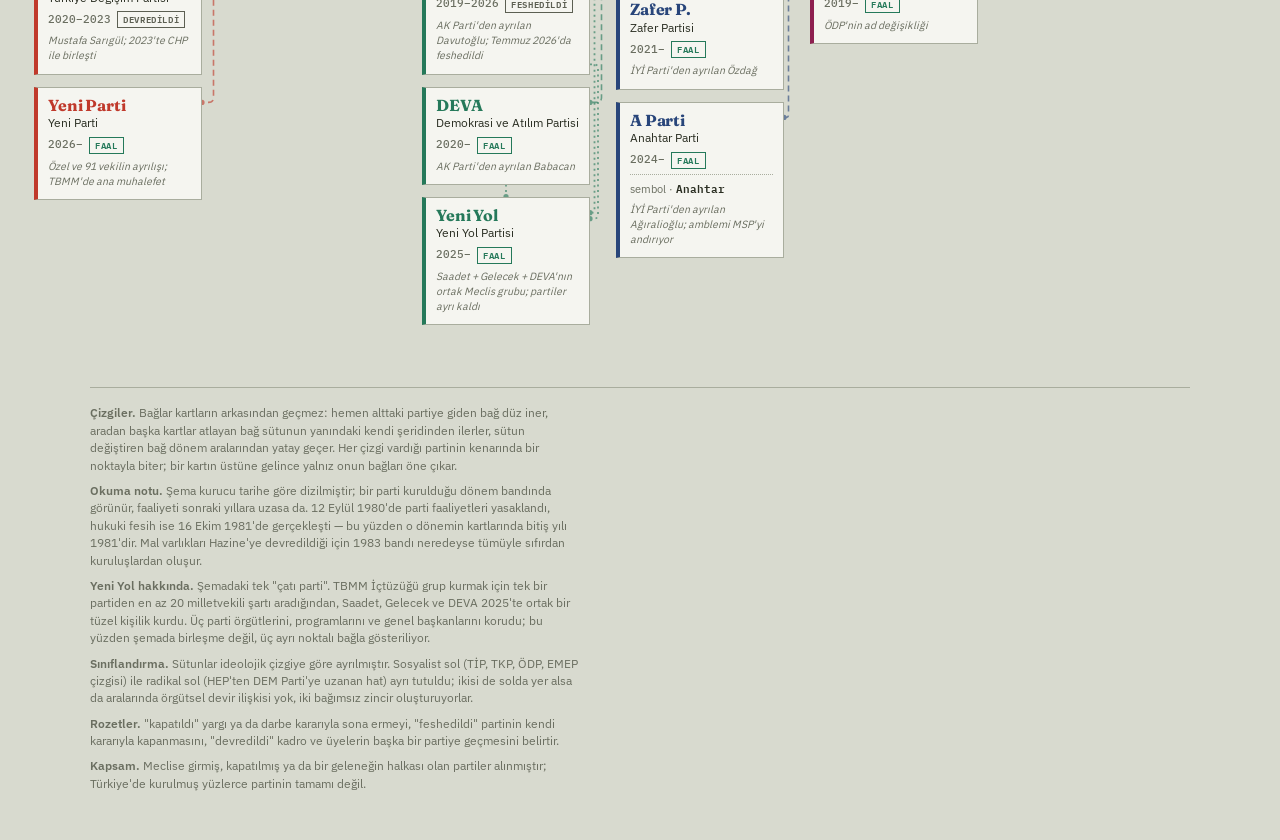
==== commit 1092c2e8: "Soyağacı şeması: çizgiler kartların arkasından geçmiyor, birbirinin üstüne binmiyor - Hemen alttaki " ====
--- a/index.html
+++ b/index.html
@@ -44,6 +44,7 @@
     font-family:"IBM Plex Mono",monospace;font-size:11px;color:var(--soluk);
   }
   .lejant2 span{display:flex;align-items:center;gap:7px}
+  .lejant2 svg{flex:none;color:var(--soluk)}
   .swatch{width:26px;height:0;border-top:2px solid var(--soluk);flex:none}
   .swatch.kesik{border-top-style:dashed}
   .swatch.nokta{border-top-style:dotted}
@@ -59,12 +60,14 @@
   #chart{position:relative;min-width:1360px;max-width:1500px;margin:0 auto}
   #edges{position:absolute;inset:0;width:100%;height:100%;pointer-events:none;z-index:0;overflow:visible}
 
+  /* sütun araları ve iki dış kenar, bağ çizgilerinin şeritleridir (her sütunun iki yanında üçer şerit) */
   .satir{
-    display:grid;grid-template-columns:repeat(7,1fr);gap:0 12px;
+    display:grid;grid-template-columns:repeat(7,minmax(0,1fr));gap:0 26px;padding:0 14px;
     margin-bottom:26px;position:relative;z-index:1;
   }
   .hucre{display:flex;flex-direction:column;gap:12px}
 
+  #chart .kart{padding:9px 10px 10px}
   .kart .kisa{
     font-family:"Fraunces",serif;font-weight:700;font-size:16px;line-height:1.1;
     color:var(--aile);margin-bottom:2px;letter-spacing:-.01em;
@@ -97,11 +100,17 @@
   #chart.filtreli .kart{opacity:.2}
   #chart.filtreli .kart.sonuc{opacity:1}
 
-  path.kenar{fill:none;stroke-width:1.6;opacity:.5;transition:opacity .18s,stroke-width .18s}
-  path.kenar.bolunme{stroke-dasharray:6 4}
-  path.kenar.katilma{stroke-dasharray:2 4;stroke-width:2}
-  #chart.odak path.kenar{opacity:.07}
-  #chart.odak path.kenar.aktif{opacity:1;stroke-width:2.6}
+  /* bağlar: aynı şeridi paylaşan bağlar bir demette çizilir (üst üste binen kısımları koyulaşmasın diye
+     saydamlık demete verilir); her bağın ucu hedef kartın kenarında bir noktadır */
+  #edges .demet{opacity:.62;transition:opacity .18s}
+  #edges .kenar{transition:opacity .18s}
+  #edges .kenar path{fill:none;stroke-width:1.6;stroke-linejoin:round;transition:stroke-width .18s}
+  #edges .kenar.bolunme path{stroke-dasharray:6 4}
+  #edges .kenar.katilma path{stroke-dasharray:2 3.5;stroke-width:1.8}
+  #chart.odak #edges .demet{opacity:1}
+  #chart.odak #edges .kenar{opacity:.07}
+  #chart.odak #edges .kenar.aktif{opacity:1}
+  #chart.odak #edges .kenar.aktif path{stroke-width:2.4}
 
   /* liste görünümü: parti dizini */
   .gorunum .tur-dugme{min-width:58px}
@@ -149,7 +158,7 @@
     #chart{min-width:0;max-width:100%}
     #edges{display:none}
 
-    .satir{display:flex;flex-direction:column;gap:10px}
+    .satir{display:flex;flex-direction:column;gap:10px;padding:0}
     .hucre:empty{display:none}
 
     /* telefonda tablo yatay kayar, parti sütunu solda sabit kalır; gelenek rengi kenarda */
@@ -186,6 +195,7 @@
     <span><i class="swatch"></i> doğrudan devam / isim değişikliği</span>
     <span><i class="swatch kesik"></i> bölünme, ayrılan kadro</span>
     <span><i class="swatch nokta"></i> katılma / birleşme</span>
+    <span><svg width="26" height="8" aria-hidden="true"><line x1="0" y1="4" x2="21" y2="4" stroke="currentColor" stroke-width="1.6"/><circle cx="21.5" cy="4" r="2.6" fill="currentColor"/></svg> çizginin vardığı parti</span>
   </div>
 
   <div class="araclar">
@@ -222,6 +232,9 @@
   </aside>
 
   <footer>
+    <p><b>Çizgiler.</b> Bağlar kartların arkasından geçmez: hemen alttaki partiye giden bağ düz iner, aradan başka
+      kartlar atlayan bağ sütunun yanındaki kendi şeridinden ilerler, sütun değiştiren bağ dönem aralarından yatay geçer.
+      Her çizgi vardığı partinin kenarında bir noktayla biter; bir kartın üstüne gelince yalnız onun bağları öne çıkar.</p>
     <p><b>Okuma notu.</b> Şema kurucu tarihe göre dizilmiştir; bir parti kurulduğu dönem bandında görünür, faaliyeti sonraki yıllara uzasa da. 12 Eylül 1980'de parti faaliyetleri yasaklandı, hukuki fesih ise 16 Ekim 1981'de gerçekleşti — bu yüzden o dönemin kartlarında bitiş yılı 1981'dir. Mal varlıkları Hazine'ye devredildiği için 1983 bandı neredeyse tümüyle sıfırdan kuruluşlardan oluşur.</p>
     <p><b>Yeni Yol hakkında.</b> Şemadaki tek "çatı parti". TBMM İçtüzüğü grup kurmak için tek bir partiden en az 20 milletvekili şartı aradığından, Saadet, Gelecek ve DEVA 2025'te ortak bir tüzel kişilik kurdu. Üç parti örgütlerini, programlarını ve genel başkanlarını korudu; bu yüzden şemada birleşme değil, üç ayrı noktalı bağla gösteriliyor.</p>
     <p><b>Sınıflandırma.</b> Sütunlar ideolojik çizgiye göre ayrılmıştır. Sosyalist sol (TİP, TKP, ÖDP, EMEP çizgisi) ile radikal sol (HEP'ten DEM Parti'ye uzanan hat) ayrı tutuldu; ikisi de solda yer alsa da aralarında örgütsel devir ilişkisi yok, iki bağımsız zincir oluşturuyorlar.</p>
@@ -297,7 +310,7 @@
     el.innerHTML =
       '<div class="kisa">'+n.kisa+'</div>'+
       '<div class="ad">'+n.ad+'</div>'+
-      '<div class="yil">'+n.yil+' <span class="rozet '+r[1]+'">'+r[0]+'</span></div>'+
+      '<div class="yil">'+n.yil.replace(/\s–\s?/,"–")+' <span class="rozet '+r[1]+'">'+r[0]+'</span></div>'+
       (n.sembol?'<div class="sembol">sembol · <b>'+n.sembol+'</b></div>':'')+
       (n.not?'<div class="not">'+n.not+'</div>':'');
     return el;
@@ -307,39 +320,157 @@
   const svg=document.getElementById("edges");
   const yol={};
 
+  /* ---- bağ çizimi. Çizgiler kartların arkasından geçmez:
+     · aynı sütunda hemen alttaki karta giden bağ düz iner;
+     · aynı sütunda arada kart varsa bağ sütunun yanındaki bir şeritten iner ve hedef kartın kenarına bağlanır;
+       aynı kaynaktan aynı türde çıkan bağlar (yukarı giden katılmalarda aynı hedefe varanlar) bir şeridi paylaşır;
+     · sütun değiştiren bağ şeritten dönem altındaki boşluğa iner, oradan yatay geçip hedef sütunun şeridine girer.
+     Şeritler, üst üste binmesinler diye aralık boyama ile dağıtılır. ---- */
+  const SIRA={};   // sütun içindeki yukarıdan aşağı sıra (dönem, sonra hücre içi)
+  for(let c=0;c<7;c++){ let i=0; DONEMLER.forEach((d,di)=>N.filter(n=>n.donem===di&&n.aile===c).forEach(n=>{SIRA[n.id]=i++;})); }
+  const SVGNS="http://www.w3.org/2000/svg";
+  const SERIT_ILK=4.5, SERIT_ARA=3.5, KOSE=5;
+  // dik açılı kırık çizgi; köşeler yuvarlatılır, aynı doğrultudaki ara noktalar atlanır
+  function kirikYol(nk){
+    const l=[];
+    nk.forEach(n=>{
+      const s=l[l.length-1]; if(s&&s[0]===n[0]&&s[1]===n[1]) return;
+      const o=l[l.length-2];
+      if(s&&o&&((o[0]===s[0]&&s[0]===n[0])||(o[1]===s[1]&&s[1]===n[1]))) l[l.length-1]=n; else l.push(n);
+    });
+    let d="M "+l[0][0].toFixed(1)+" "+l[0][1].toFixed(1);
+    for(let i=1;i<l.length-1;i++){
+      const [x0,y0]=l[i-1],[x1,y1]=l[i],[x2,y2]=l[i+1];
+      const r=Math.min(KOSE,Math.hypot(x1-x0,y1-y0)/2,Math.hypot(x2-x1,y2-y1)/2);
+      d+=" L "+(x1-Math.sign(x1-x0)*r).toFixed(1)+" "+(y1-Math.sign(y1-y0)*r).toFixed(1)+
+         " Q "+x1.toFixed(1)+" "+y1.toFixed(1)+" "+(x1+Math.sign(x2-x1)*r).toFixed(1)+" "+(y1+Math.sign(y2-y1)*r).toFixed(1);
+    }
+    const s=l[l.length-1];
+    return d+" L "+s[0].toFixed(1)+" "+s[1].toFixed(1);
+  }
   function ciz(){
     svg.innerHTML="";
     const cb=chart.getBoundingClientRect();
     svg.setAttribute("viewBox","0 0 "+chart.offsetWidth+" "+chart.offsetHeight);
     for(const k in yol) delete yol[k];
-
+    if(getComputedStyle(svg).display==="none") return;   // telefonda bağlar çizilmez
+    // görünür kartların kutuları ve sütun sınırları (şema koordinatlarında); kapalı dönemdeki kart ölçülemez
+    const K={};
+    chart.querySelectorAll(".kart").forEach(el=>{
+      if(el.offsetParent===null) return;
+      const r=el.getBoundingClientRect();
+      K[el.dataset.id]={x1:r.left-cb.left, x2:r.right-cb.left, y1:r.top-cb.top, y2:r.bottom-cb.top};
+    });
+    const satir=[...chart.querySelectorAll(".satir")].find(x=>x.offsetParent!==null);
+    if(!satir) return;
+    const SX=[...satir.children].map(h=>{ const r=h.getBoundingClientRect(); return {x1:r.left-cb.left, x2:r.right-cb.left}; });
+    // dönem altındaki yatay geçit: satırın altındaki boşluğun ortası
+    const GECIT={};
+    chart.querySelectorAll(".satir").forEach(x=>{
+      if(x.offsetParent===null) return;
+      GECIT[+x.id.replace("donem-","")]=x.getBoundingClientRect().bottom-cb.top+13;
+    });
+    const nb=id=>N.find(n=>n.id===id);
+    // bir karta bağlanan her bağ kartın kenarında ayrı bir yükseklikte durur: girişler başlığın hizasından
+    // aşağı, çıkışlar kartın altından yukarı doğru 6 px arayla dizilir
+    const ustSay={}, altSay={};
+    const ustY=id=>K[id].y1+16+6*(ustSay[id]=(ustSay[id]||0)+1)-6;
+    const altY=id=>K[id].y2-10-6*(altSay[id]=(altSay[id]||0)+1)+6;
+
+    // şerit yuvaları: her sütun arası (ve iki dış kenar) eşit aralıklı yuvalara bölünür; komşu iki sütun aynı
+    // yuvaları paylaşır, böylece iki şerit aynı yerde aynı yükseklikte hiç buluşmaz. Sütunun sağındaki aralıkta
+    // yuvalar soldan, solundakinde sağdan doldurulur; önce sütunun kendi yarısı, gerekirse aralığın tamamı.
+    const ARALIK=[], W=chart.offsetWidth;
+    for(let g=0;g<=7;g++){
+      const x1=g===0?0:SX[g-1].x2, x2=g===7?W:SX[g].x1, yuva=[];
+      for(let x=x1+SERIT_ILK;x<=x2-SERIT_ILK+0.01;x+=SERIT_ARA) yuva.push({x, dolu:[]});
+      ARALIK.push({orta:(x1+x2)/2, yuva});
+    }
+    function seritAl(c,yanlar,y1,y2){
+      const bos=y=>!y.dolu.some(([p,q])=>p<y2+6&&y1<q+6);
+      for(const tum of [false,true]) for(const yan of yanlar){
+        const a=ARALIK[yan==="R"?c+1:c], sira=yan==="R"?a.yuva:a.yuva.slice().reverse();
+        const y=sira.find(y=>(tum||(yan==="R"?y.x<=a.orta:y.x>=a.orta))&&bos(y));
+        if(y){ y.dolu.push([y1,y2]); return {yan, x:y.x}; }
+      }
+      // hiç boş yuva yoksa (şimdiki veride olmuyor) ilk yanın en yakın yuvası
+      const a=ARALIK[yanlar[0]==="R"?c+1:c], y=yanlar[0]==="R"?a.yuva[0]:a.yuva[a.yuva.length-1];
+      if(!y) return {yan:yanlar[0], x:a.orta};
+      y.dolu.push([y1,y2]); return {yan:yanlar[0], x:y.x};
+    }
+    const kenarX=(kutu,yan)=> yan==="L" ? kutu.x1 : kutu.x2;
+
+    // bağları sınıfla
+    const duz=[], gruplar={}, capraz=[], CY=new Map(), GECIT_IZ={};
     E.forEach(e=>{
-      const a=chart.querySelector('[data-id="'+e[0]+'"]');
-      const b=chart.querySelector('[data-id="'+e[1]+'"]');
-      if(!a||!b) return;
-      // kapalı dönemdeki kart ölçülemez; ucu görünmeyen bağı hiç çizme
-      if(a.offsetParent===null||b.offsetParent===null) return;
-      const ra=a.getBoundingClientRect(), rb=b.getBoundingClientRect();
-      const ax=ra.left-cb.left+ra.width/2, bx=rb.left-cb.left+rb.width/2;
-
-      let ay,by;
-      if(rb.top>=ra.bottom-4){ ay=ra.bottom-cb.top; by=rb.top-cb.top; }
-      else if(rb.bottom<=ra.top+4){ ay=ra.top-cb.top; by=rb.bottom-cb.top; }
-      else { ay=ra.top-cb.top+ra.height/2; by=rb.top-cb.top+rb.height/2; }
-
-      const dy=(by-ay);
-      const c=Math.max(28,Math.min(90,Math.abs(dy)*0.55));
-      const d="M "+ax+" "+ay+" C "+ax+" "+(ay+Math.sign(dy||1)*c)+", "+bx+" "+(by-Math.sign(dy||1)*c)+", "+bx+" "+by;
-
-      const p=document.createElementNS("http://www.w3.org/2000/svg","path");
-      p.setAttribute("d",d);
-      p.setAttribute("class","kenar "+e[2]);
-      const kaynak=N.find(n=>n.id===e[0]);
-      p.setAttribute("stroke",AILE[kaynak?kaynak.aile:0].ham);
-      svg.appendChild(p);
-
-      (yol[e[0]]=yol[e[0]]||[]).push({p:p,other:e[1]});
-      (yol[e[1]]=yol[e[1]]||[]).push({p:p,other:e[0]});
+      const A=K[e[0]], B=K[e[1]]; if(!A||!B) return;
+      const a=nb(e[0]), b=nb(e[1]);
+      if(a.aile===b.aile){
+        const fark=SIRA[b.id]-SIRA[a.id];
+        if(Math.abs(fark)===1){ duz.push(e); return; }
+        const anahtar = fark>0 ? "a|"+e[0]+"|"+e[2] : "y|"+e[1]+"|"+e[2];
+        let g=gruplar[anahtar];
+        if(!g){ const kok=fark>0?e[0]:e[1];
+          g=gruplar[anahtar]={c:a.aile, yukari:fark<0, kok:K[kok], y1:fark>0?altY(kok):ustY(kok), bag:[], uc:new Map()}; }
+        g.bag.push(e);
+        g.uc.set(e, ustY(fark>0?e[1]:e[0]));   // öbür ucun kenardaki yüksekliği
+      } else capraz.push(e);
+    });
+    // şeritleri yukarıdan aşağı ayır (aralık boyama)
+    const istek=[];
+    Object.values(gruplar).forEach(g=>{
+      g.y2 = Math.max(...g.uc.values());
+      // önce sağ yan: kartın sağ kenarı renksizdir, şerit kartın renkli sol şeridiyle karışmaz
+      istek.push({y:g.y1, isle:()=>{ g.s=seritAl(g.c,["R","L"],g.y1,g.y2); }});
+    });
+    capraz.forEach(e=>{
+      const a=nb(e[0]), b=nb(e[1]), A=K[e[0]], B=K[e[1]];
+      // geçitte yatay kısımları çakışan bağlar ayrı izlere (geçidin ortası, 4 px yukarı, 4 px aşağı…) yerleşir
+      const gi=Math.min(a.donem,b.donem), gx1=SX[Math.min(a.aile,b.aile)].x1-26, gx2=SX[Math.max(a.aile,b.aile)].x2+26;
+      const izler=GECIT_IZ[gi]=GECIT_IZ[gi]||[];
+      let iz=0; while(izler[iz]&&izler[iz].some(([p,q])=>p<gx2&&gx1<q)) iz++;
+      (izler[iz]=izler[iz]||[]).push([gx1,gx2]);
+      const gy=GECIT[gi]+[0,-4,4,-8,8][Math.min(iz,4)];
+      const sag=b.aile>a.aile, y={gy, ay:altY(e[0]), by:ustY(e[1])};
+      CY.set(e,y);
+      istek.push({y:Math.min(y.ay,gy), isle:()=>{
+        // önce karşıya bakan yan; o aralık doluysa öbür yan (geçit yatay olduğu için iki yan da varır)
+        y.sa=seritAl(a.aile, sag?["R","L"]:["L","R"], Math.min(y.ay,gy), Math.max(y.ay,gy));
+        y.sb=seritAl(b.aile, sag?["L","R"]:["R","L"], Math.min(y.by,gy), Math.max(y.by,gy));
+      }});
+    });
+    istek.sort((x,y)=>x.y-y.y).forEach(x=>x.isle());
+
+    // çizim
+    function bagCiz(demet,e,noktalar,ucBasta){
+      const kaynak=nb(e[0]), renk=AILE[kaynak.aile].ham;
+      const g=document.createElementNS(SVGNS,"g"); g.setAttribute("class","kenar "+e[2]);
+      const p=document.createElementNS(SVGNS,"path");
+      p.setAttribute("d",kirikYol(noktalar)); p.setAttribute("stroke",renk);
+      const uc=noktalar[ucBasta?0:noktalar.length-1], u=document.createElementNS(SVGNS,"circle");
+      u.setAttribute("cx",uc[0]); u.setAttribute("cy",uc[1]); u.setAttribute("r",2.6); u.setAttribute("fill",renk);
+      g.appendChild(p); g.appendChild(u); demet.appendChild(g);
+      (yol[e[0]]=yol[e[0]]||[]).push({p:g,other:e[1]});
+      (yol[e[1]]=yol[e[1]]||[]).push({p:g,other:e[0]});
+    }
+    const yeniDemet=()=>{ const d=document.createElementNS(SVGNS,"g"); d.setAttribute("class","demet"); svg.appendChild(d); return d; };
+    duz.forEach(e=>{
+      const A=K[e[0]], B=K[e[1]], x=(A.x1+A.x2)/2;
+      bagCiz(yeniDemet(), e, B.y1>A.y1 ? [[x,A.y2],[x,B.y1]] : [[x,A.y1],[x,B.y2]]);
+    });
+    Object.values(gruplar).forEach(g=>{
+      const d=yeniDemet(), x=g.s.x, kx=kenarX(g.kok,g.s.yan);
+      g.bag.forEach(e=>{
+        // yol, demetin ortak ucundan başlar ki kesik çizgilerin desenleri ortak kısımda örtüşsün
+        const u=K[g.yukari?e[0]:e[1]], uy=g.uc.get(e);
+        // yukarı giden katılmada yol hedeften başlar, uç noktası hedeftedir
+        bagCiz(d, e, [[kx,g.y1],[x,g.y1],[x,uy],[kenarX(u,g.s.yan),uy]], g.yukari);
+      });
+    });
+    capraz.forEach(e=>{
+      const a=nb(e[0]), b=nb(e[1]), A=K[e[0]], B=K[e[1]], y=CY.get(e);
+      const xa=y.sa.x, xb=y.sb.x;
+      bagCiz(yeniDemet(), e, [[kenarX(A,y.sa.yan),y.ay],[xa,y.ay],[xa,y.gy],[xb,y.gy],[xb,y.by],[kenarX(B,y.sb.yan),y.by]]);
     });
   }
 
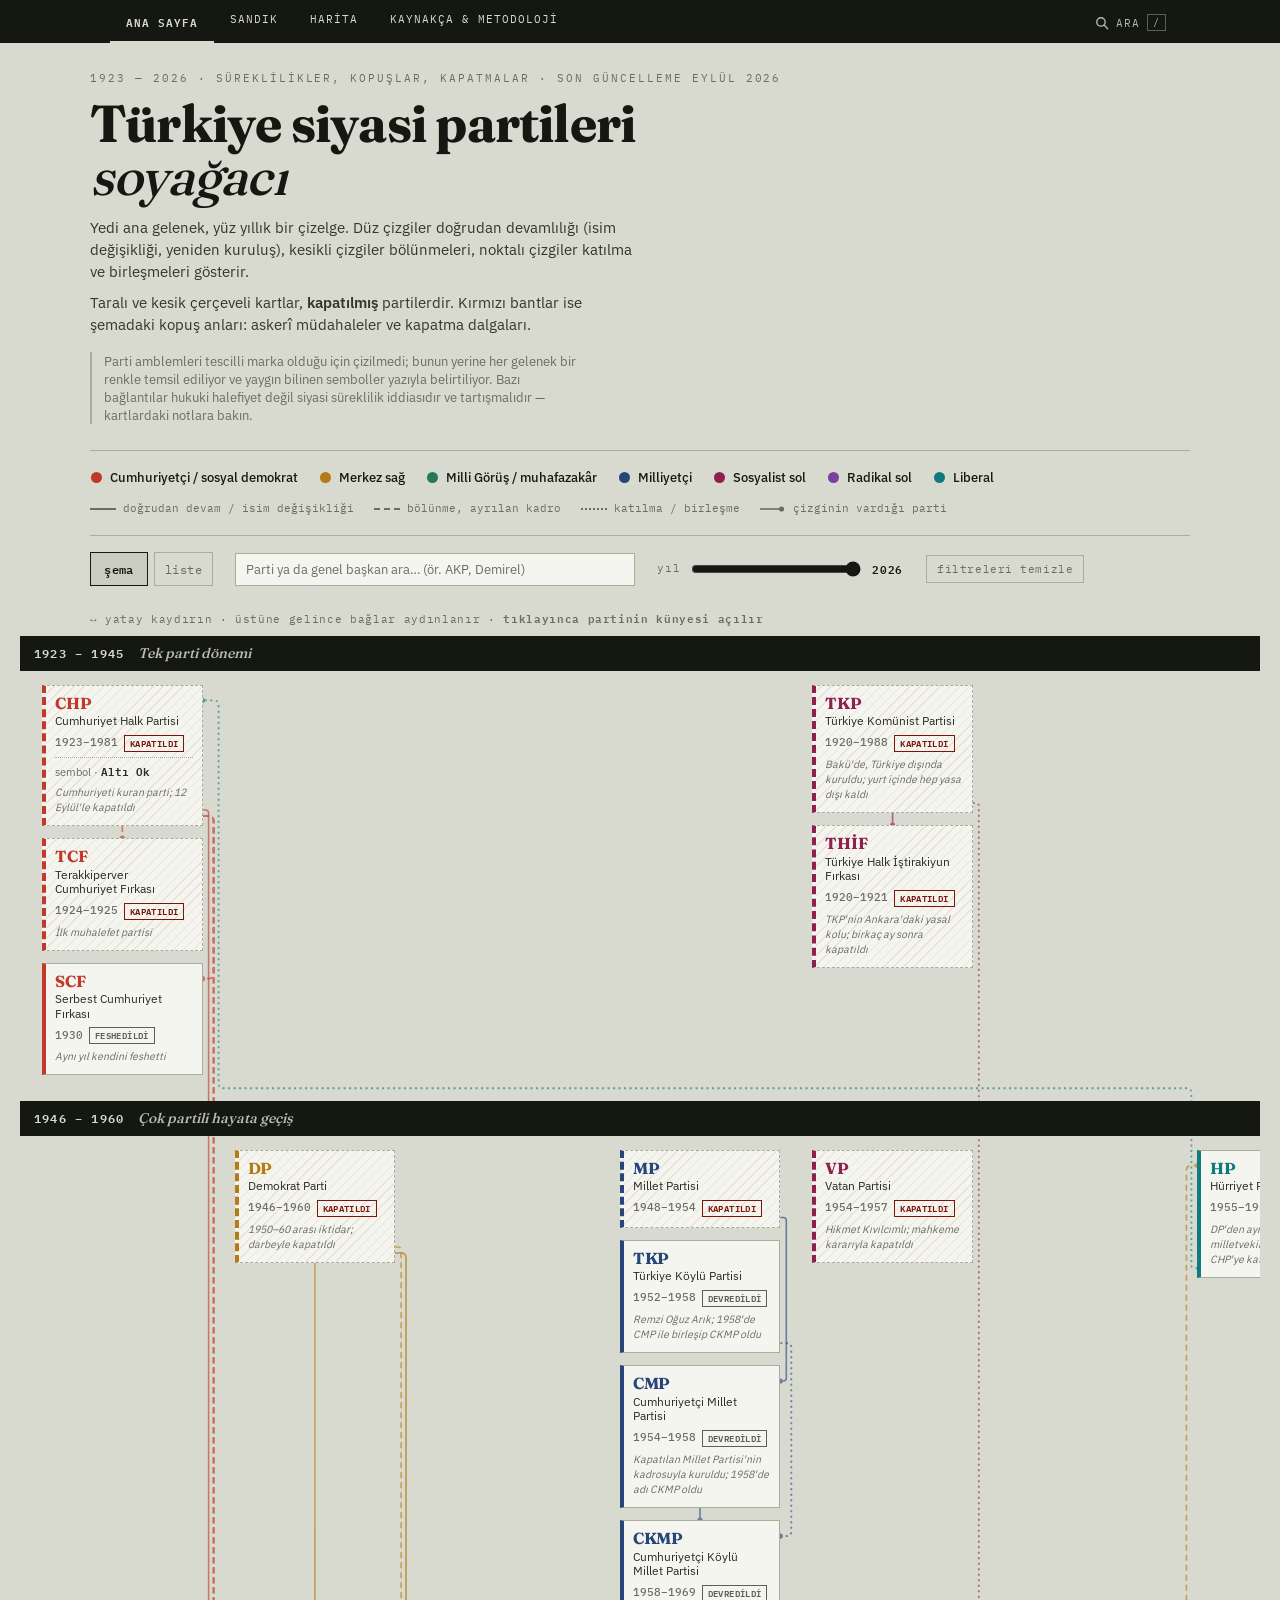
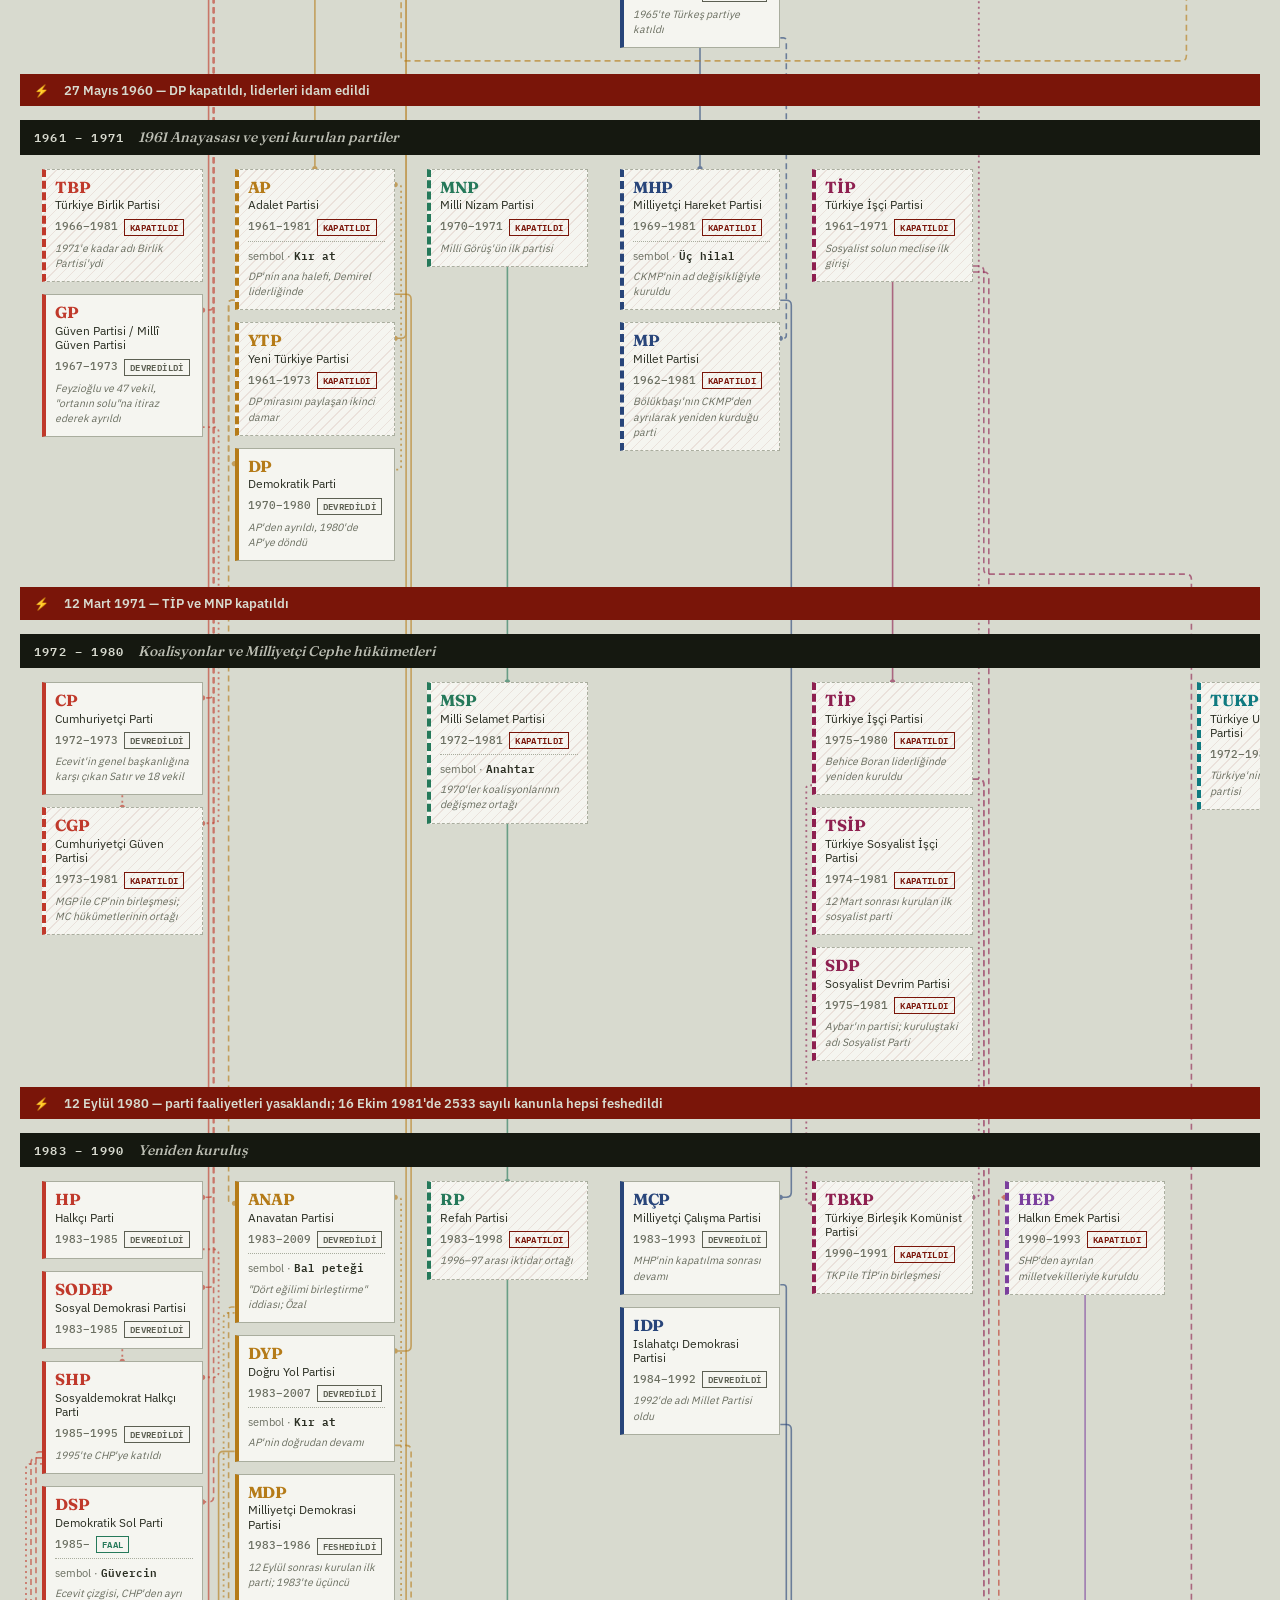
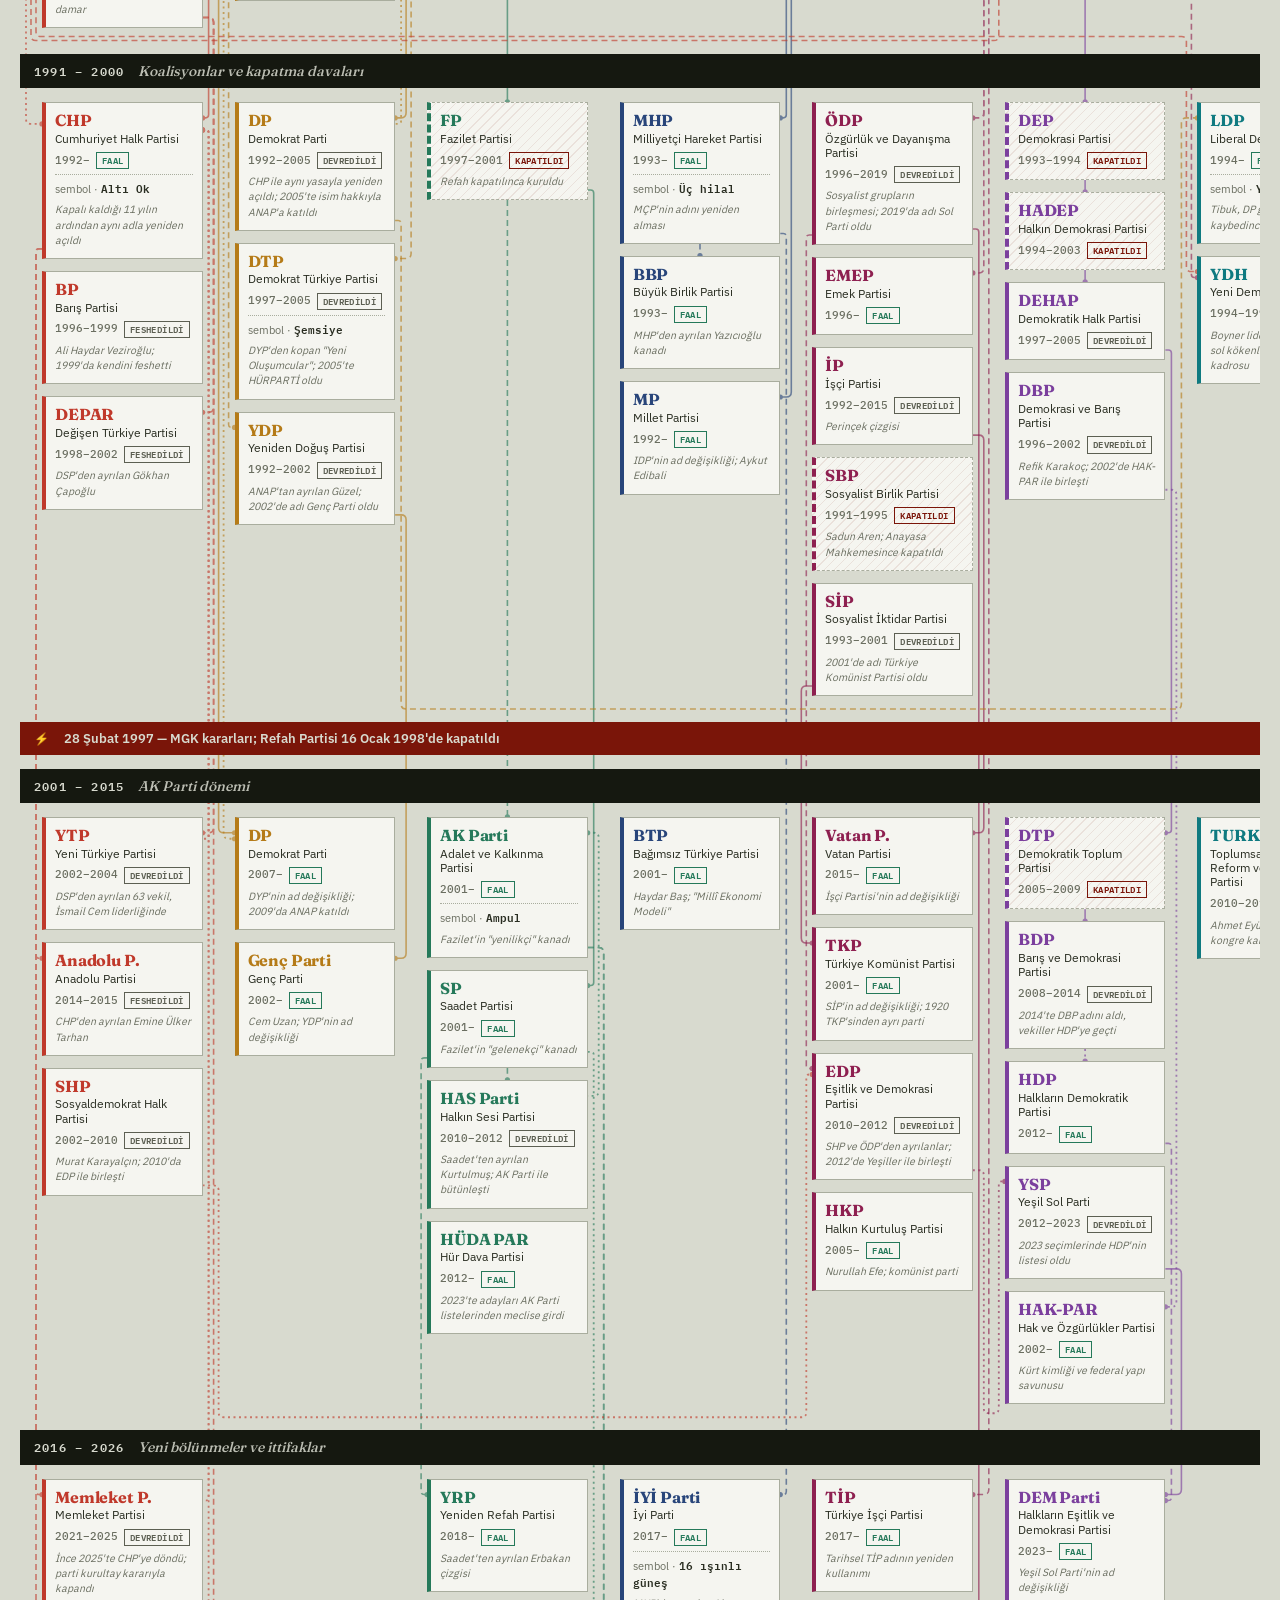
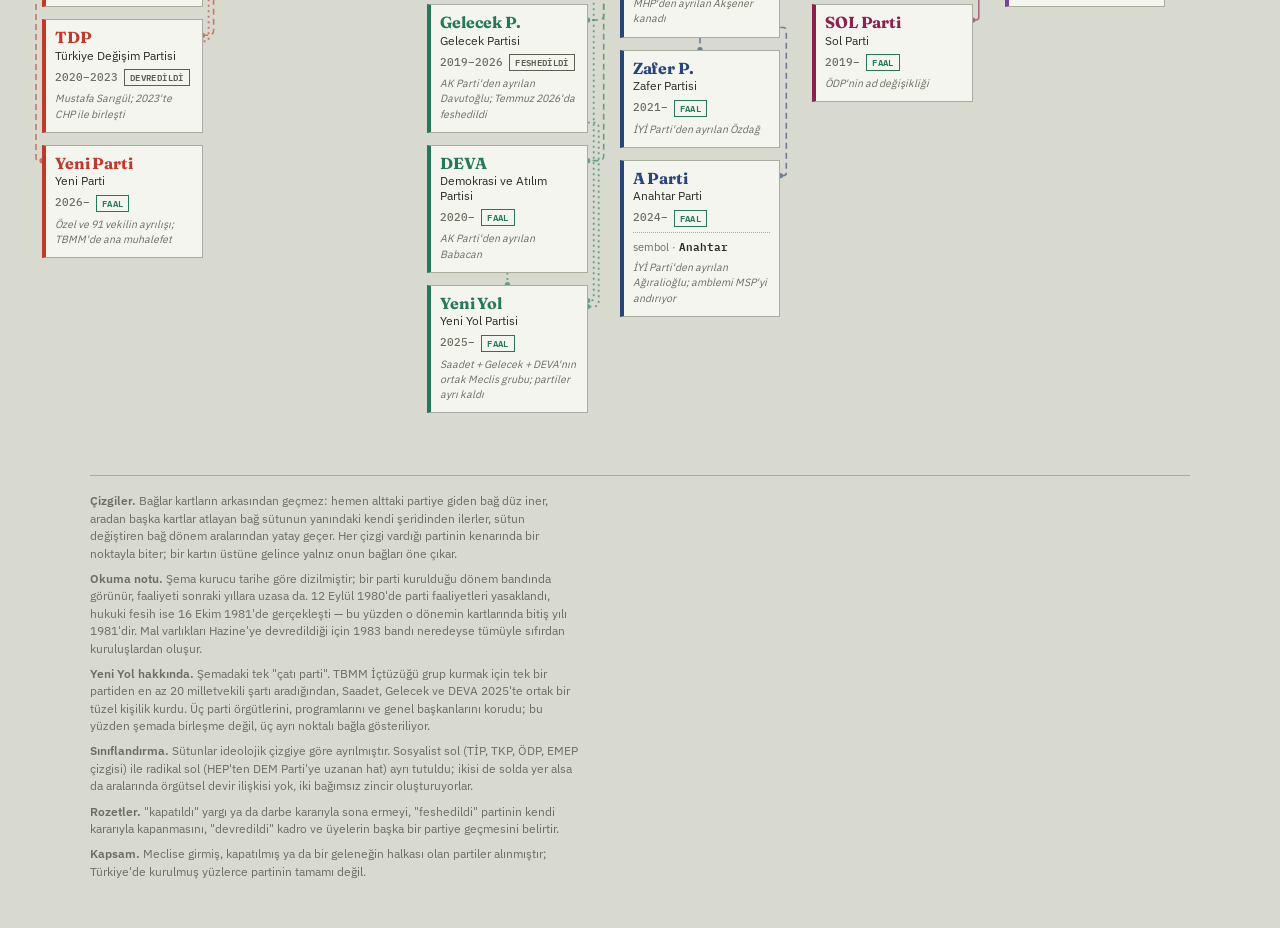
==== commit ec465b4f: "Soyağacı şeması: şeritlerin arası açıldı - Şeritler arası 3,5 → 5 px, şeridin karta uzaklığı 4,5 → 6" ====
--- a/index.html
+++ b/index.html
@@ -60,14 +60,16 @@
   #chart{position:relative;min-width:1360px;max-width:1500px;margin:0 auto}
   #edges{position:absolute;inset:0;width:100%;height:100%;pointer-events:none;z-index:0;overflow:visible}
 
-  /* sütun araları ve iki dış kenar, bağ çizgilerinin şeritleridir (her sütunun iki yanında üçer şerit) */
+  /* sütun araları (32 px, beş şerit) ve iki dış kenar (22 px, üç şerit), bağ çizgilerinin şeritleridir */
   .satir{
-    display:grid;grid-template-columns:repeat(7,minmax(0,1fr));gap:0 26px;padding:0 14px;
+    display:grid;grid-template-columns:repeat(7,minmax(0,1fr));gap:0 32px;padding:0 22px;
     margin-bottom:26px;position:relative;z-index:1;
   }
   .hucre{display:flex;flex-direction:column;gap:12px}
 
-  #chart .kart{padding:9px 10px 10px}
+  /* kartlar şeritlere yer açmak için dar: yıl ve rozet tek satıra sığsın diye iç boşluk ve rozet harf aralığı az */
+  #chart .kart{padding:9px 9px 10px}
+  #chart .kart .rozet{letter-spacing:.04em}
   .kart .kisa{
     font-family:"Fraunces",serif;font-weight:700;font-size:16px;line-height:1.1;
     color:var(--aile);margin-bottom:2px;letter-spacing:-.01em;
@@ -329,7 +331,7 @@
   const SIRA={};   // sütun içindeki yukarıdan aşağı sıra (dönem, sonra hücre içi)
   for(let c=0;c<7;c++){ let i=0; DONEMLER.forEach((d,di)=>N.filter(n=>n.donem===di&&n.aile===c).forEach(n=>{SIRA[n.id]=i++;})); }
   const SVGNS="http://www.w3.org/2000/svg";
-  const SERIT_ILK=4.5, SERIT_ARA=3.5, KOSE=5;
+  const SERIT_ILK=6, SERIT_ARA=5, KOSE=5;   // şeridin karta uzaklığı, şeritler arası (32 px'lik arada 5 şerit)
   // dik açılı kırık çizgi; köşeler yuvarlatılır, aynı doğrultudaki ara noktalar atlanır
   function kirikYol(nk){
     const l=[];
@@ -383,7 +385,7 @@
     const ARALIK=[], W=chart.offsetWidth;
     for(let g=0;g<=7;g++){
       const x1=g===0?0:SX[g-1].x2, x2=g===7?W:SX[g].x1, yuva=[];
-      for(let x=x1+SERIT_ILK;x<=x2-SERIT_ILK+0.01;x+=SERIT_ARA) yuva.push({x, dolu:[]});
+      for(let x=x1+SERIT_ILK;x<=x2-SERIT_ILK+0.5;x+=SERIT_ARA) yuva.push({x, dolu:[]});
       ARALIK.push({orta:(x1+x2)/2, yuva});
     }
     function seritAl(c,yanlar,y1,y2){
